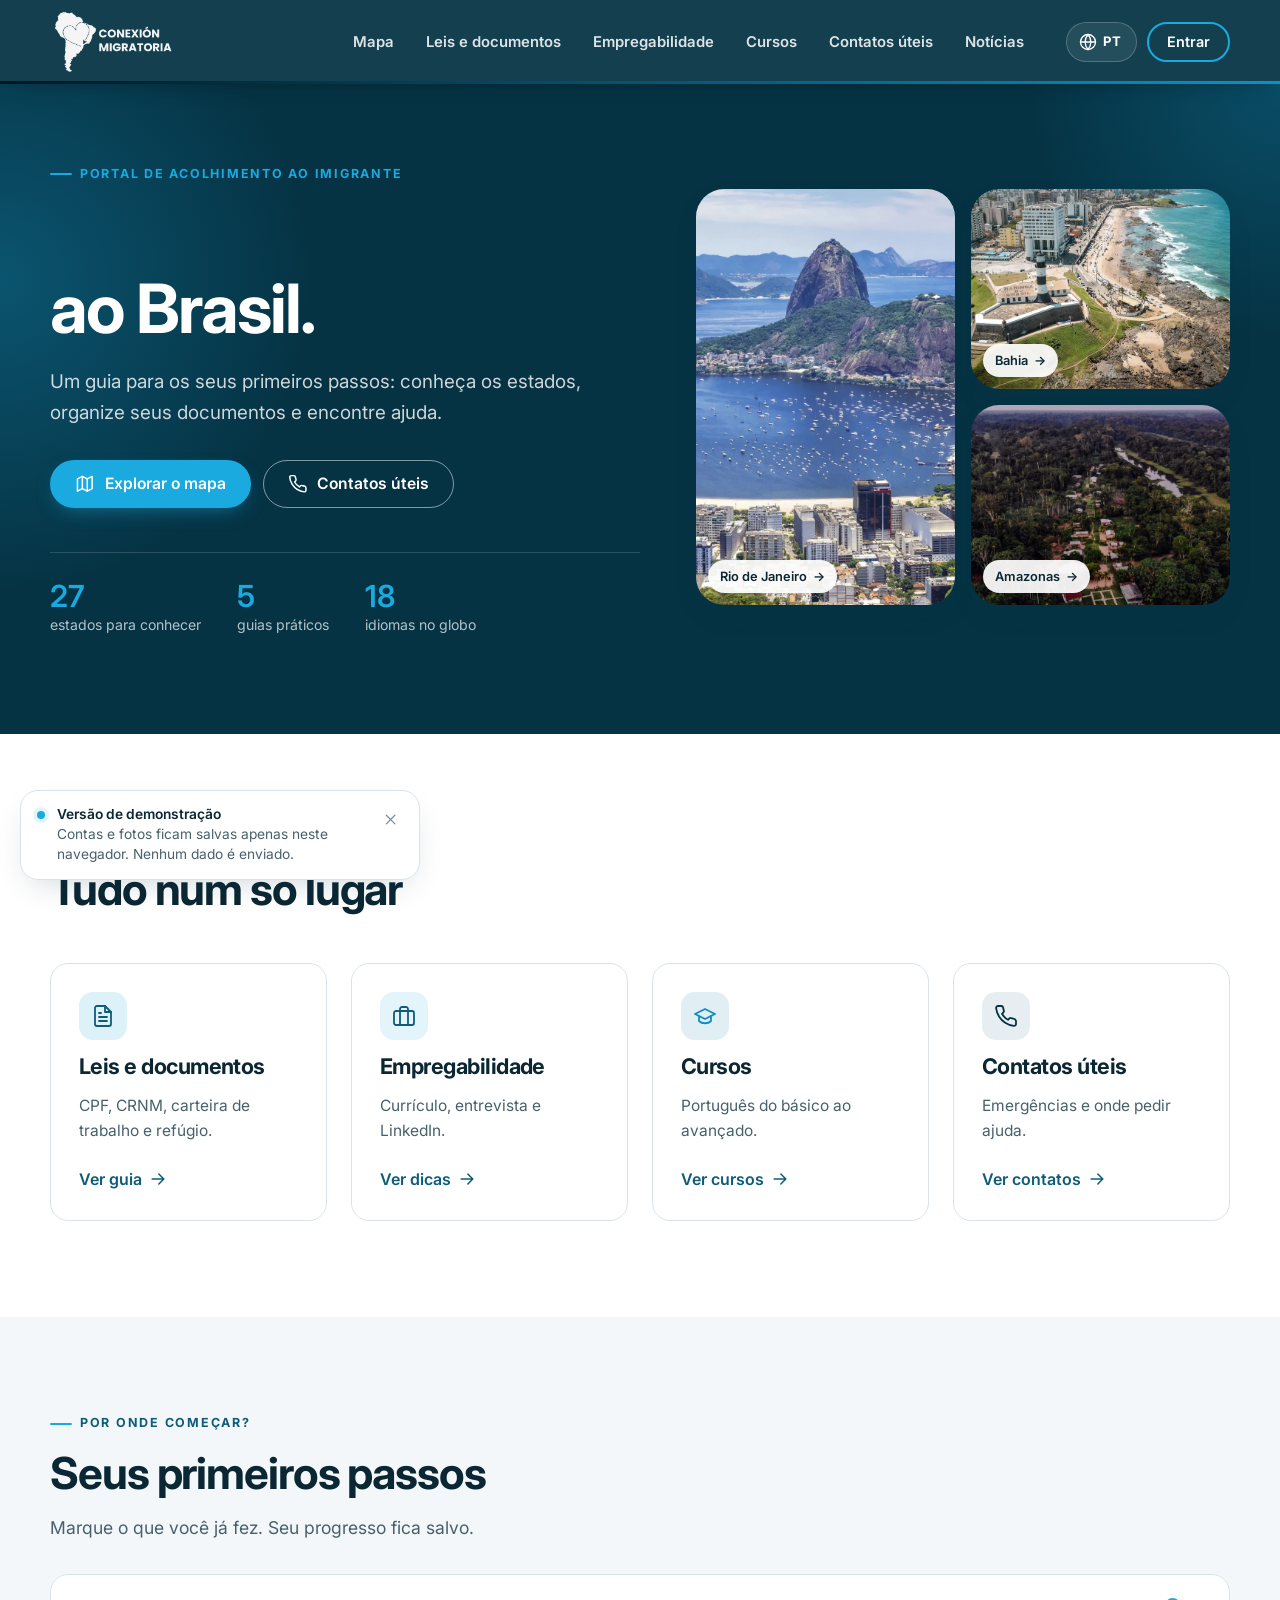
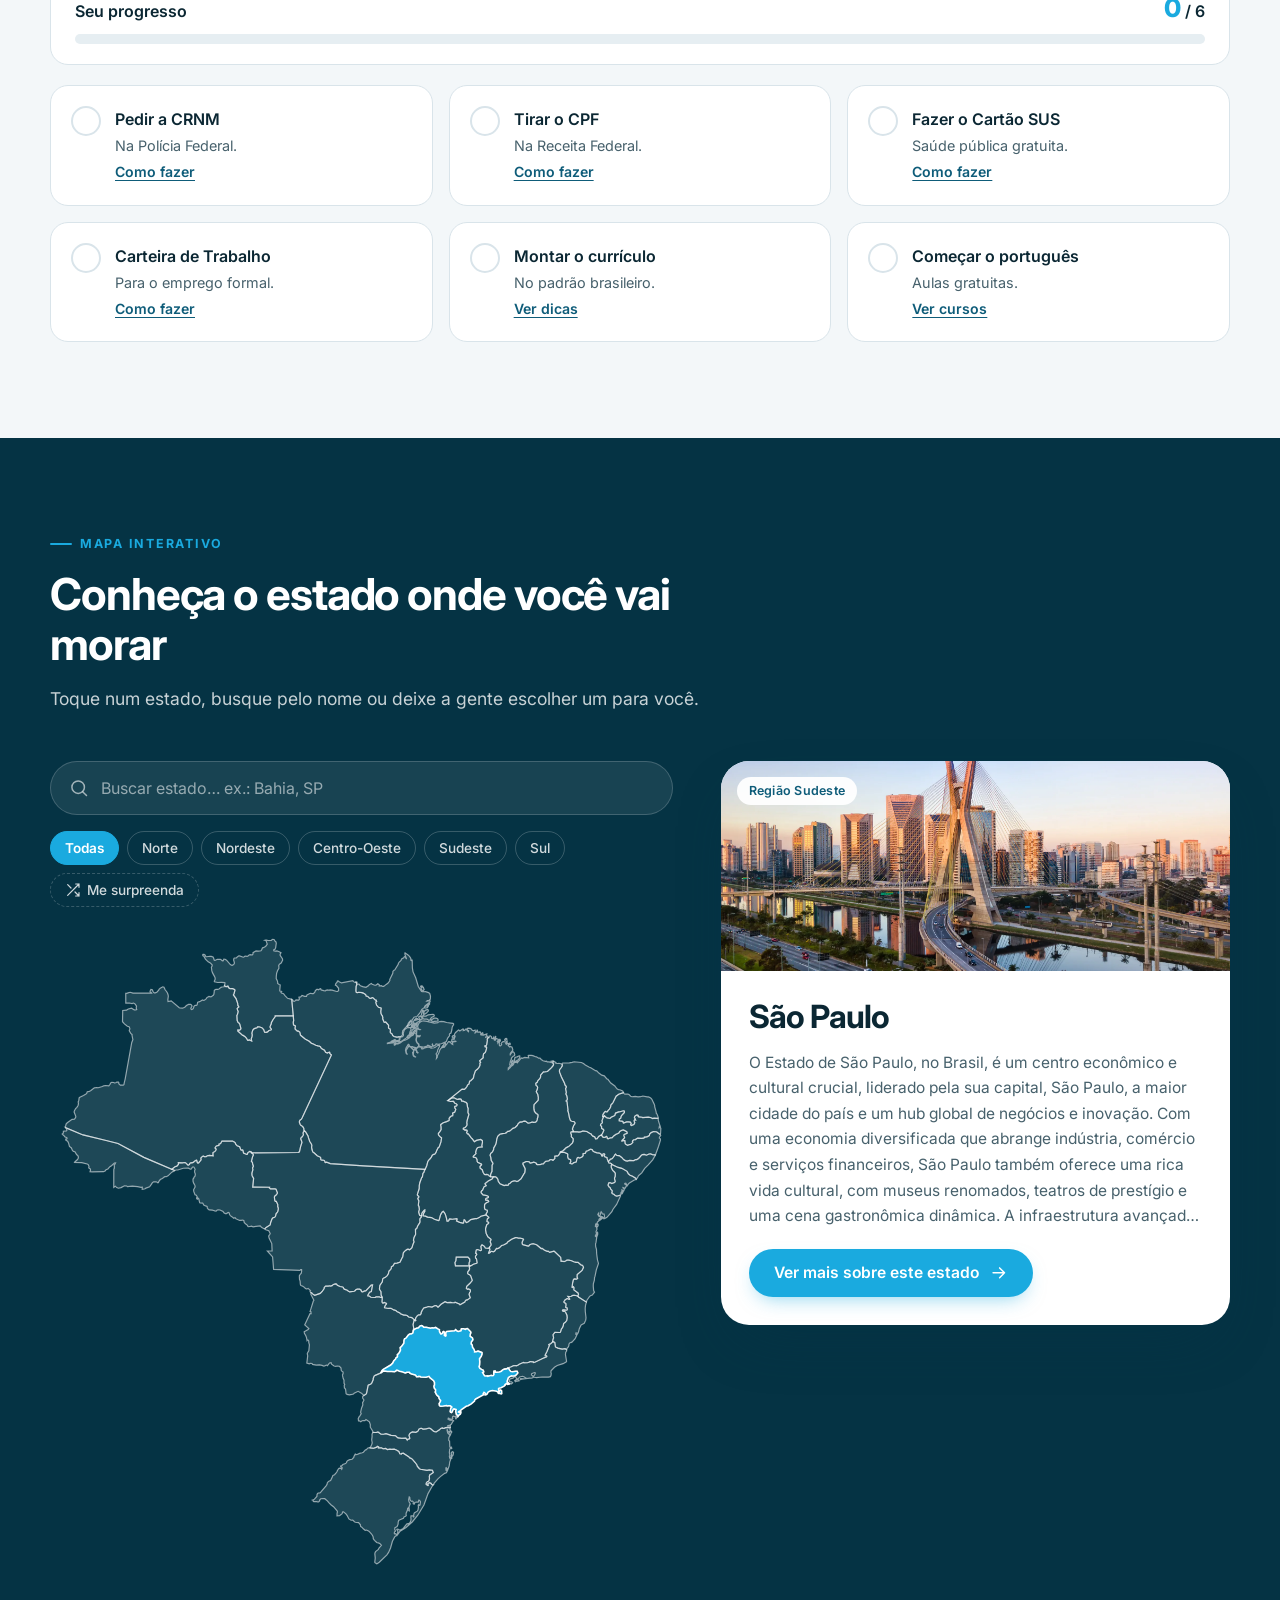
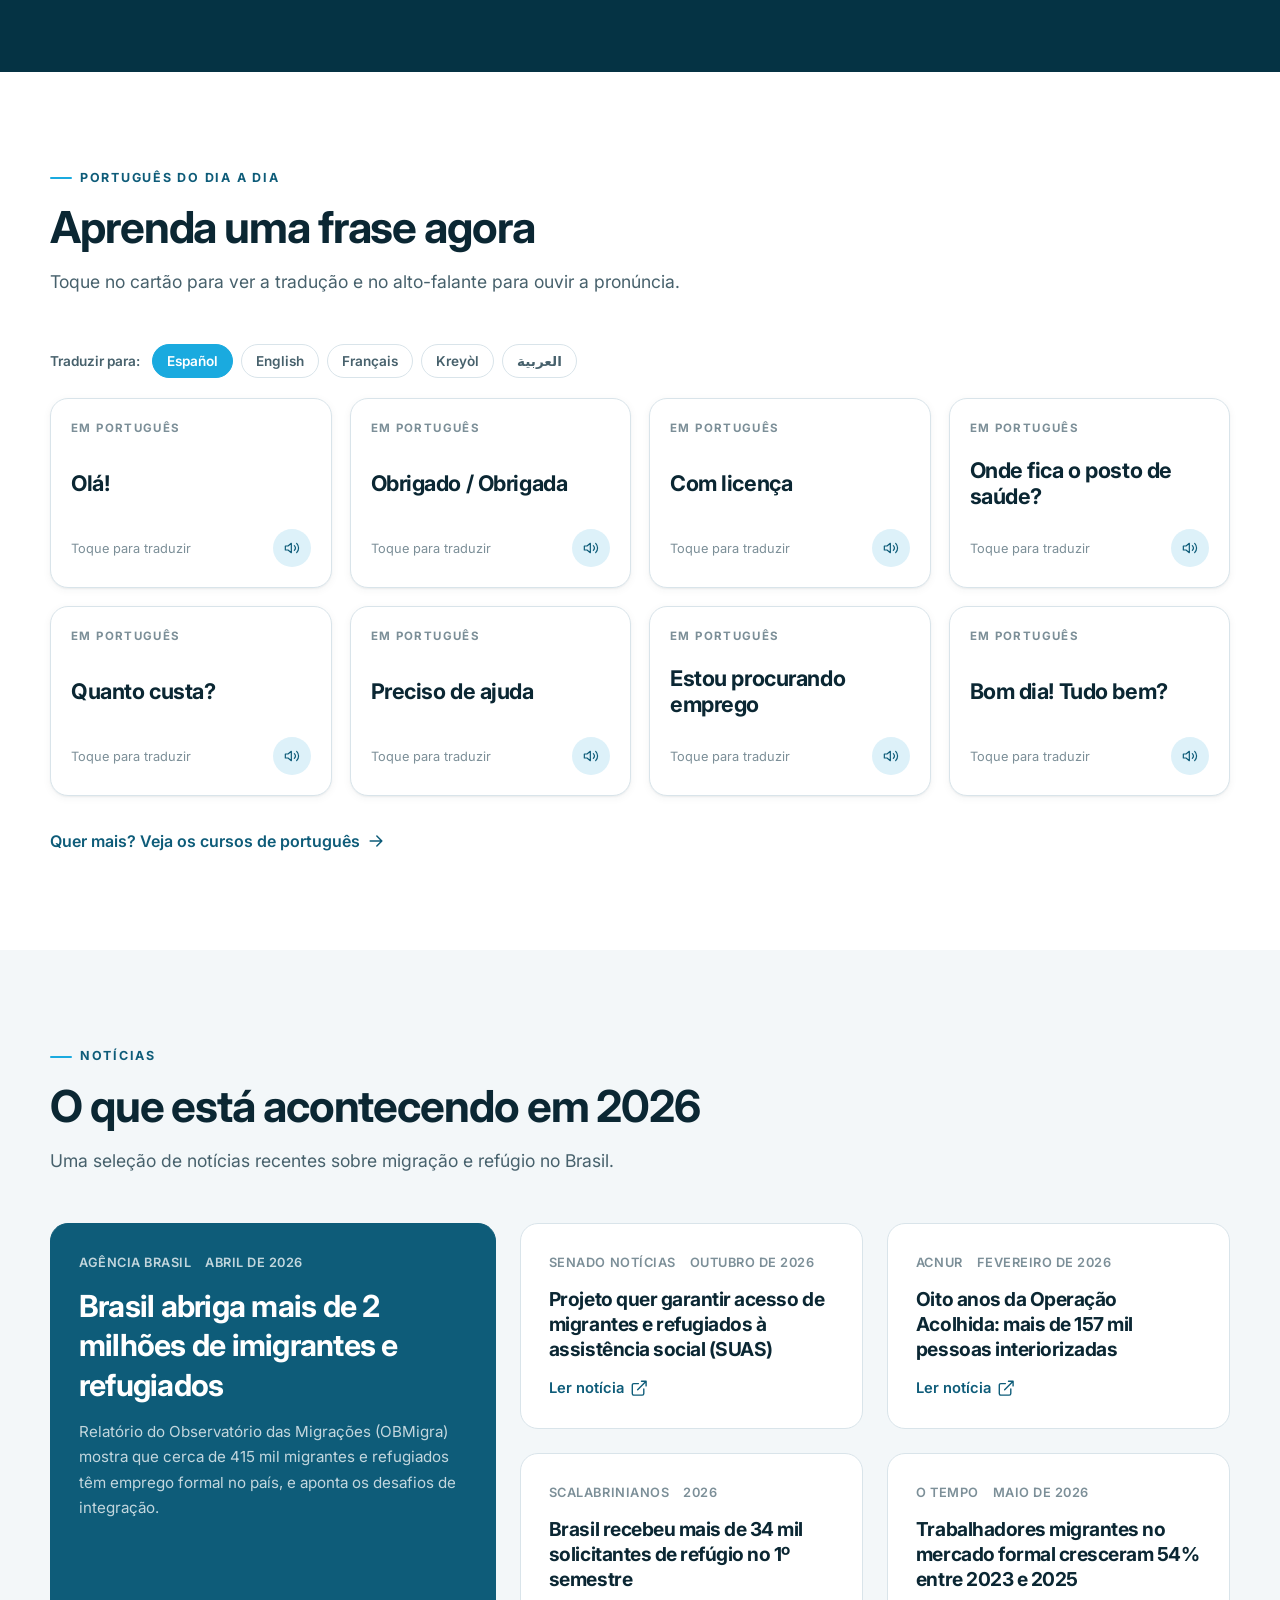
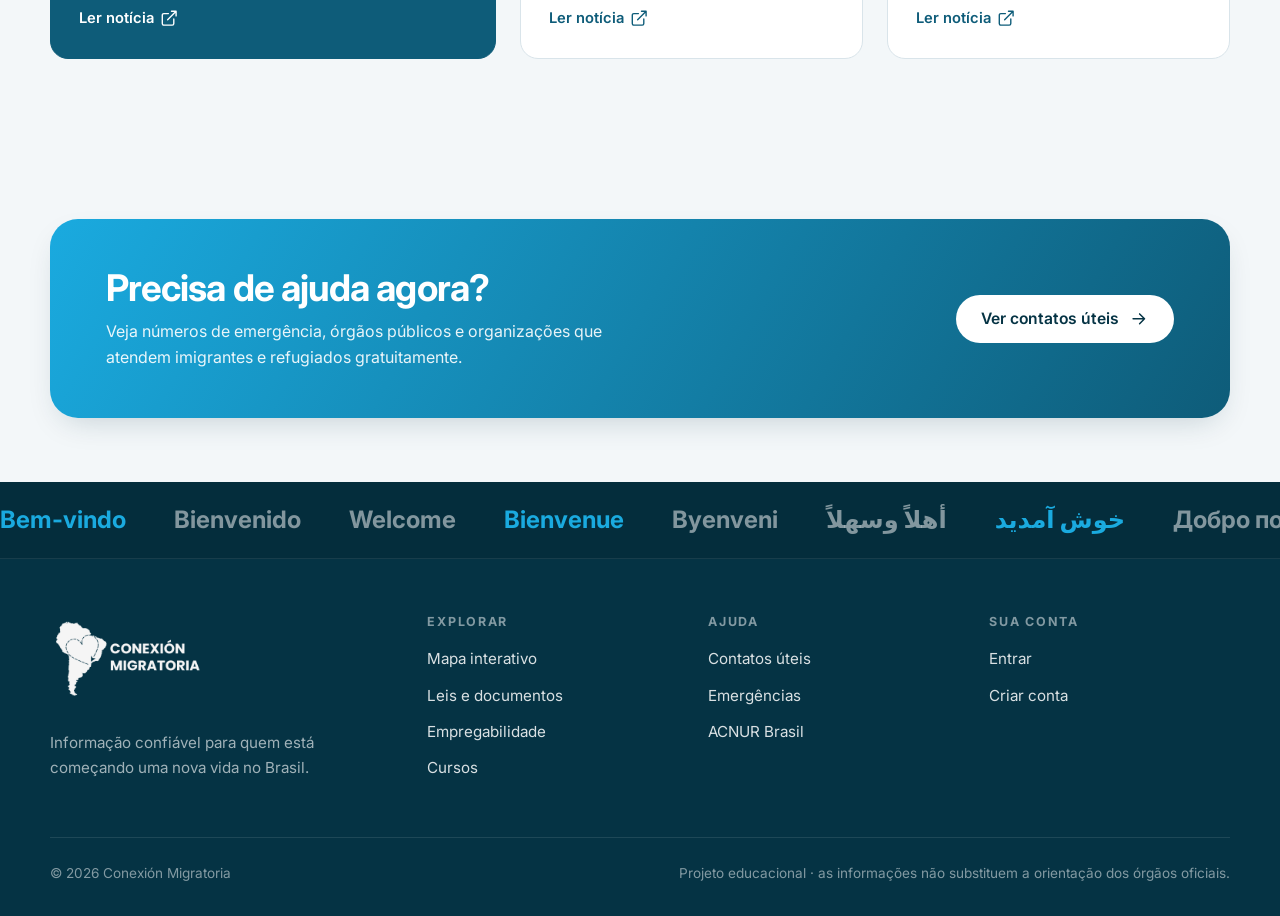
==== index.html @ f6d7aa07 "Página do estado repaginada, globo de idiomas e site sem login - Remove o selo do meio da página ini" ====
<!DOCTYPE html>
<html lang="pt-BR" data-titulo-pt="Conexión Migratoria · Seu novo começo no Brasil" data-titulo-es="Conexión Migratoria · Tu nuevo comienzo en Brasil">
<head>
    <meta charset="UTF-8">
    <meta name="viewport" content="width=device-width, initial-scale=1.0">
    <title>Conexión Migratoria · Seu novo começo no Brasil</title>
    <meta name="description" content="Portal de apoio a imigrantes e refugiados no Brasil: mapa interativo dos estados, leis e documentos, empregabilidade, cursos e contatos úteis.">
    <meta name="theme-color" content="#053344">
    <link rel="icon" href="./img/ico-CM.ico" type="image/x-icon">
    <link rel="stylesheet" href="./css/estilo.css?v=202611231657">
    <script src="./js/idioma.js?v=202611231657"></script>
    <script src="./js/demo-store.js?v=202611231657"></script>
</head>
<body>
<div id="cm-topo"></div>
<script src="./js/layout.js?v=202611231657"></script>

<main id="conteudo">

    <!-- Apresentação -->
    <section class="hero">
        <div class="container">
            <div>
                <span class="sobretitulo"><span lang="pt">Portal de acolhimento ao imigrante</span><span lang="es">Portal de acogida al inmigrante</span></span>
                <h1>
                    <span class="saudacao notranslate" translate="no" data-saudacao="Bem-vindo|Bienvenido|Welcome|Bienvenue|Byenveni|أهلاً وسهلاً|خوش آمدید|Добро пожаловать|Ласкаво просимо|欢迎|स्वागत है|Benvenuto|Willkommen|Hoş geldiniz|Karibu|Boyei malamu|Allin hamusqayki|Tereguahẽ porã">Bem-vindo</span><br>
                    <span lang="pt">ao Brasil.</span><span lang="es">a Brasil.</span>
                </h1>
                <p class="hero-lead">
                    <span lang="pt">Um guia para os seus primeiros passos: conheça os estados, organize seus documentos e encontre ajuda.</span>
                    <span lang="es">Una guía para tus primeros pasos: conoce los estados, organiza tus documentos y encuentra ayuda.</span>
                </p>
                <div class="hero-acoes">
                    <a class="botao botao-primario" href="#mapa"><svg class="icone" viewBox="0 0 24 24" aria-hidden="true"><path d="M9 3 3 6v15l6-3 6 3 6-3V3l-6 3-6-3z"/><path d="M9 3v15M15 6v15"/></svg><span lang="pt">Explorar o mapa</span><span lang="es">Explorar el mapa</span></a>
                    <a class="botao botao-contorno" href="./contatos.html"><svg class="icone" viewBox="0 0 24 24" aria-hidden="true"><path d="M22 16.9v3a2 2 0 0 1-2.2 2 19.8 19.8 0 0 1-8.6-3.1 19.5 19.5 0 0 1-6-6A19.8 19.8 0 0 1 2.1 4.2 2 2 0 0 1 4.1 2h3a2 2 0 0 1 2 1.7c.1.9.4 1.8.7 2.7a2 2 0 0 1-.5 2.1L8 9.8a16 16 0 0 0 6 6l1.3-1.3a2 2 0 0 1 2.1-.4c.9.3 1.8.6 2.7.7a2 2 0 0 1 1.7 2z"/></svg><span lang="pt">Contatos úteis</span><span lang="es">Contactos útiles</span></a>
                </div>
                <div class="hero-numeros">
                    <div><strong data-contar="27">27</strong><span lang="pt">estados para conhecer</span><span lang="es">estados para conocer</span></div>
                    <div><strong data-contar="5">5</strong><span lang="pt">guias práticos</span><span lang="es">guías prácticas</span></div>
                    <div><strong data-contar="18">18</strong><span lang="pt">idiomas no globo</span><span lang="es">idiomas en el globo</span></div>
                </div>
            </div>
            <div class="mosaico" data-mosaico="RJ,BA,AM,SP,PE,PR,MG,CE,SC,DF,PA,RS,MS,MA,RN,GO">
                <figure><img src="./imgs-estado/img1rj-rj.webp" alt="" fetchpriority="high"><figcaption><a href="./pg-estados.html?uf=RJ"><span>Rio de Janeiro</span></a></figcaption></figure>
                <figure><img src="./imgs-estado/img1ba-ba.webp" alt=""><figcaption><a href="./pg-estados.html?uf=BA"><span>Bahia</span></a></figcaption></figure>
                <figure><img src="./imgs-estado/img1am-am.webp" alt=""><figcaption><a href="./pg-estados.html?uf=AM"><span>Amazonas</span></a></figcaption></figure>

            </div>
        </div>
    </section>

    <!-- O que oferecemos -->
    <section class="secao secao-papel" id="servicos">
        <div class="container">
            <div class="cabecalho-secao">
                <span class="sobretitulo"><span lang="pt">O que oferecemos</span><span lang="es">Lo que ofrecemos</span></span>
                <h2><span lang="pt">Tudo num só lugar</span><span lang="es">Todo en un solo lugar</span></h2>
            </div>
            <div class="grade grade-4">
                <a class="cartao cartao-servico revelar" href="./leis.html">
                    <span class="icone-redondo"><svg class="icone" viewBox="0 0 24 24" aria-hidden="true"><path d="M14 2H6a2 2 0 0 0-2 2v16a2 2 0 0 0 2 2h12a2 2 0 0 0 2-2V8z"/><path d="M14 2v6h6M16 13H8M16 17H8M10 9H8"/></svg></span>
                    <h3><span lang="pt">Leis e documentos</span><span lang="es">Leyes y documentos</span></h3>
                    <p><span lang="pt">CPF, CRNM, carteira de trabalho e refúgio.</span><span lang="es">CPF, CRNM, libreta de trabajo y refugio.</span></p>
                    <span class="link-seta"><span lang="pt">Ver guia</span><span lang="es">Ver guía</span><svg class="icone" viewBox="0 0 24 24" aria-hidden="true"><path d="M5 12h14M13 6l6 6-6 6"/></svg></span>
                </a>
                <a class="cartao cartao-servico revelar" href="./pg-empregos.html">
                    <span class="icone-redondo"><svg class="icone" viewBox="0 0 24 24" aria-hidden="true"><rect x="2" y="7" width="20" height="14" rx="2"/><path d="M16 21V5a2 2 0 0 0-2-2h-4a2 2 0 0 0-2 2v16"/></svg></span>
                    <h3><span lang="pt">Empregabilidade</span><span lang="es">Empleo</span></h3>
                    <p><span lang="pt">Currículo, entrevista e LinkedIn.</span><span lang="es">Currículum, entrevista y LinkedIn.</span></p>
                    <span class="link-seta"><span lang="pt">Ver dicas</span><span lang="es">Ver consejos</span><svg class="icone" viewBox="0 0 24 24" aria-hidden="true"><path d="M5 12h14M13 6l6 6-6 6"/></svg></span>
                </a>
                <a class="cartao cartao-servico revelar" href="./pg-cursos.html">
                    <span class="icone-redondo"><svg class="icone" viewBox="0 0 24 24" aria-hidden="true"><path d="M22 10 12 5 2 10l10 5 10-5z"/><path d="M6 12v5c3 3 9 3 12 0v-5"/></svg></span>
                    <h3><span lang="pt">Cursos</span><span lang="es">Cursos</span></h3>
                    <p><span lang="pt">Português do básico ao avançado.</span><span lang="es">Portugués del básico al avanzado.</span></p>
                    <span class="link-seta"><span lang="pt">Ver cursos</span><span lang="es">Ver cursos</span><svg class="icone" viewBox="0 0 24 24" aria-hidden="true"><path d="M5 12h14M13 6l6 6-6 6"/></svg></span>
                </a>
                <a class="cartao cartao-servico revelar" href="./contatos.html">
                    <span class="icone-redondo"><svg class="icone" viewBox="0 0 24 24" aria-hidden="true"><path d="M22 16.9v3a2 2 0 0 1-2.2 2 19.8 19.8 0 0 1-8.6-3.1 19.5 19.5 0 0 1-6-6A19.8 19.8 0 0 1 2.1 4.2 2 2 0 0 1 4.1 2h3a2 2 0 0 1 2 1.7c.1.9.4 1.8.7 2.7a2 2 0 0 1-.5 2.1L8 9.8a16 16 0 0 0 6 6l1.3-1.3a2 2 0 0 1 2.1-.4c.9.3 1.8.6 2.7.7a2 2 0 0 1 1.7 2z"/></svg></span>
                    <h3><span lang="pt">Contatos úteis</span><span lang="es">Contactos útiles</span></h3>
                    <p><span lang="pt">Emergências e onde pedir ajuda.</span><span lang="es">Emergencias y dónde pedir ayuda.</span></p>
                    <span class="link-seta"><span lang="pt">Ver contatos</span><span lang="es">Ver contactos</span><svg class="icone" viewBox="0 0 24 24" aria-hidden="true"><path d="M5 12h14M13 6l6 6-6 6"/></svg></span>
                </a>
            </div>
        </div>
    </section>

    <!-- Primeiros passos (checklist) -->
    <section class="secao" id="primeiros-passos">
        <div class="container">
            <div class="carrossel-cabecalho">
                <div class="cabecalho-secao">
                    <span class="sobretitulo"><span lang="pt">Por onde começar?</span><span lang="es">¿Por dónde empezar?</span></span>
                    <h2><span lang="pt">Seus primeiros passos</span><span lang="es">Tus primeros pasos</span></h2>
                    <p><span lang="pt">Marque o que você já fez. Seu progresso fica salvo.</span><span lang="es">Marca lo que ya hiciste. Tu progreso queda guardado.</span></p>
                </div>
            </div>
            <div class="progresso revelar" data-progresso="primeiros-passos" style="margin-bottom: 20px">
                <div class="progresso-topo">
                    <span><span lang="pt">Seu progresso</span><span lang="es">Tu progreso</span></span>
                    <span><span class="contagem" data-feitos>0</span> / <span data-total>6</span></span>
                </div>
                <div class="progresso-barra"><span></span></div>
                <p class="parabens"><span lang="pt">Parabéns! Você completou os primeiros passos. 🎉</span><span lang="es">¡Felicitaciones! Completaste los primeros pasos. 🎉</span></p>
            </div>
            <div class="passos-grade" data-checklist="primeiros-passos">
                <label class="item-check revelar"><input type="checkbox" value="crnm"><span class="marcador"><svg class="icone" viewBox="0 0 24 24" aria-hidden="true"><path d="M20 6 9 17l-5-5"/></svg></span>
                    <span><strong><span lang="pt">Pedir a CRNM</span><span lang="es">Solicitar la CRNM</span></strong><p><span lang="pt">Na Polícia Federal.</span><span lang="es">En la Policía Federal.</span></p><a href="./leis.html#primeiros-passos"><span lang="pt">Como fazer</span><span lang="es">Cómo hacerlo</span></a></span></label>
                <label class="item-check revelar"><input type="checkbox" value="cpf"><span class="marcador"><svg class="icone" viewBox="0 0 24 24" aria-hidden="true"><path d="M20 6 9 17l-5-5"/></svg></span>
                    <span><strong><span lang="pt">Tirar o CPF</span><span lang="es">Obtener el CPF</span></strong><p><span lang="pt">Na Receita Federal.</span><span lang="es">En la Receita Federal.</span></p><a href="./leis.html#documentos"><span lang="pt">Como fazer</span><span lang="es">Cómo hacerlo</span></a></span></label>
                <label class="item-check revelar"><input type="checkbox" value="sus"><span class="marcador"><svg class="icone" viewBox="0 0 24 24" aria-hidden="true"><path d="M20 6 9 17l-5-5"/></svg></span>
                    <span><strong><span lang="pt">Fazer o Cartão SUS</span><span lang="es">Sacar la Tarjeta SUS</span></strong><p><span lang="pt">Saúde pública gratuita.</span><span lang="es">Salud pública gratuita.</span></p><a href="./leis.html#documentos"><span lang="pt">Como fazer</span><span lang="es">Cómo hacerlo</span></a></span></label>
                <label class="item-check revelar"><input type="checkbox" value="ctps"><span class="marcador"><svg class="icone" viewBox="0 0 24 24" aria-hidden="true"><path d="M20 6 9 17l-5-5"/></svg></span>
                    <span><strong><span lang="pt">Carteira de Trabalho</span><span lang="es">Libreta de Trabajo</span></strong><p><span lang="pt">Para o emprego formal.</span><span lang="es">Para el empleo formal.</span></p><a href="./leis.html#documentos"><span lang="pt">Como fazer</span><span lang="es">Cómo hacerlo</span></a></span></label>
                <label class="item-check revelar"><input type="checkbox" value="curriculo"><span class="marcador"><svg class="icone" viewBox="0 0 24 24" aria-hidden="true"><path d="M20 6 9 17l-5-5"/></svg></span>
                    <span><strong><span lang="pt">Montar o currículo</span><span lang="es">Armar el currículum</span></strong><p><span lang="pt">No padrão brasileiro.</span><span lang="es">En el formato brasileño.</span></p><a href="./pg-empregos.html"><span lang="pt">Ver dicas</span><span lang="es">Ver consejos</span></a></span></label>
                <label class="item-check revelar"><input type="checkbox" value="portugues"><span class="marcador"><svg class="icone" viewBox="0 0 24 24" aria-hidden="true"><path d="M20 6 9 17l-5-5"/></svg></span>
                    <span><strong><span lang="pt">Começar o português</span><span lang="es">Empezar el portugués</span></strong><p><span lang="pt">Aulas gratuitas.</span><span lang="es">Clases gratuitas.</span></p><a href="./pg-cursos.html"><span lang="pt">Ver cursos</span><span lang="es">Ver cursos</span></a></span></label>
            </div>
        </div>
    </section>

    <!-- Mapa interativo -->
    <section class="secao secao-escura" id="mapa">
        <div class="container">
            <div class="cabecalho-secao">
                <span class="sobretitulo"><span lang="pt">Mapa interativo</span><span lang="es">Mapa interactivo</span></span>
                <h2><span lang="pt">Conheça o estado onde você vai morar</span><span lang="es">Conoce el estado donde vas a vivir</span></h2>
                <p><span lang="pt">Toque num estado, busque pelo nome ou deixe a gente escolher um para você.</span><span lang="es">Toca un estado, búscalo por nombre o deja que elijamos uno por ti.</span></p>
            </div>

            <div class="mapa-grade">
                <div>
                    <div class="mapa-ferramentas">
                        <div class="busca" role="combobox" aria-haspopup="listbox" aria-owns="sugestoes" aria-expanded="false">
                            <svg class="icone" viewBox="0 0 24 24" aria-hidden="true"><circle cx="11" cy="11" r="7.5"/><path d="m21 21-4.3-4.3"/></svg>
                            <label class="visualmente-oculto" for="buscaEstado"><span lang="pt">Buscar estado</span><span lang="es">Buscar estado</span></label>
                            <input id="buscaEstado" type="search" autocomplete="off" aria-autocomplete="list" aria-controls="sugestoes"
                                   placeholder="Buscar estado… ex.: Bahia, SP" data-pt-placeholder="Buscar estado… ex.: Bahia, SP" data-es-placeholder="Buscar estado… ej.: Bahia, SP">
                            <ul class="sugestoes" id="sugestoes" role="listbox" hidden></ul>
                        </div>
                        <div class="regioes" role="group" data-pt-aria-label="Filtrar por região" data-es-aria-label="Filtrar por región">
                            <button type="button" data-regiao="" aria-pressed="true"><span lang="pt">Todas</span><span lang="es">Todas</span></button>
                            <button type="button" data-regiao="norte" aria-pressed="false">Norte</button>
                            <button type="button" data-regiao="nordeste" aria-pressed="false"><span lang="pt">Nordeste</span><span lang="es">Noreste</span></button>
                            <button type="button" data-regiao="centro-oeste" aria-pressed="false"><span lang="pt">Centro-Oeste</span><span lang="es">Centro-Oeste</span></button>
                            <button type="button" data-regiao="sudeste" aria-pressed="false"><span lang="pt">Sudeste</span><span lang="es">Sureste</span></button>
                            <button type="button" data-regiao="sul" aria-pressed="false"><span lang="pt">Sul</span><span lang="es">Sur</span></button>
                            <button type="button" class="surpresa" id="estadoSurpresa"><svg class="icone" viewBox="0 0 24 24" aria-hidden="true"><path d="M16 3h5v5M4 20 21 3M21 16v5h-5M15 15l6 6M4 4l5 5"/></svg><span lang="pt">Me surpreenda</span><span lang="es">Sorpréndeme</span></button>
                        </div>
                    </div>
                    <div class="mapa-svg" id="mapaSvg">
                        <svg viewBox="0 0 612 639" xmlns="http://www.w3.org/2000/svg" role="group" data-pt-aria-label="Mapa do Brasil por estados" data-es-aria-label="Mapa de Brasil por estados">
                    <path data-uf="AC" data-regiao="norte" d="m 30.732574,238.03114 -2.08,-0.04 0.54,-1.81 -0.21,-0.83 -0.25,-0.49 -1.25,-0.7 -0.14,-0.45 0.27,-1.15 -0.77,-1.95 -1.09,-0.64 -5.6,-1.25 -7.34,-0.19 0.27,-0.56 2.49,-2.26 0.89,-1.23 0.29,-1.2 -0.22,-1.23 -0.68,-0.91 -0.83,-0.44 -1.68,-2.95 -0.77,-0.44 -0.9,-0.19 -1.13,-1.13 -0.92,-2.38 -2,-1.53 -0.98,-3.62 -0.87,-1.64 -1.88,-1.08 -0.08,-1.17 0.81,0.1 0.42,-0.52 0.07,-0.67 -0.2,-0.42 -2.12,-0.93 -0.36,-0.66 -2.16999996,-1.89 0.04,-0.37 0.62,-0.05 0.49999996,-1.32 -0.01,-1.31 3.01,-0.39 0.5,-0.39 -0.22,-1.35 -1.17,-1.57 0,0 17.95,7.48 23.66,5.66 12.14,3.14 26.44,14.17 28.509996,12.13 0,0 2.97,1.26 0,0 -0.3,0.48 -1.57,0.66 -2.09,1.59 -2.86,2.79 -1.65,0.86 -0.66,-0.18 -1.53,0.18 -0.05,0.56 -1.92,1.3 -2.08,0.99 -1.439996,1.83 -0.44,1.18 -0.61,0.28 -1.17,-0.75 -0.76,-0.13 -2.37,0.05 -0.68,0.26 -0.63,0.45 -0.36,0.86 -2.44,3.48 -3.77,1.25 -0.84,0.69 -1.94,0.51 -1.03,0.03 0.08,-2.11 -1.36,0.2 -3.55,-0.77 -5.24,-0.47 -5.09,0.38 -0.66,-0.58 -2.27,-0.17 -3.56,1.83 -2.73,0.62 -1.68,-0.67 -1.4,-1.44 -1.64,1.16 0.04,-17.55 0.05,-1.1 0.47,-0.71 0.07,-2.35 -0.26,-0.88 0.97,-1.18 0.48,-1.14 -1.16,0.2 -2.97,2.59 -1.6,1.01 -2.06,2.38 -1.95,0.67 -0.65,1.08 -1.81,0.99 z"/>
                    <path data-uf="AL" data-regiao="nordeste" d="m 562.17257,230.56114 -0.2,-0.73 -1.42,-0.78 -0.45,0.09 -1.02,-0.29 -0.54,-1.4 0,0 1.32,-1.07 0.64,-1.09 2.17,-0.76 2.38,-3.29 0.09,-0.69 0.82,-0.6 1,1.22 1.67,0.3 1.08,-0.12 2.55,2.02 1.9,2.12 1.78,1.05 1.91,0.48 2.5,-0.65 3.14,0.29 1.17,-0.11 1.86,-1.06 1.16,0.05 1.81,-1.11 2.18,-2.29 0.12,-0.45 1.55,-1.24 2,-0.24 2.24,0.85 2.56,-1.29 1.47,-0.19 1.92,0.81 2.9,0.27 0.27,0.21 0,0 -2.78,4.96 -4.55,5.13 -3.58,3.58 -3.04,4.58 -3.33,2.88 -1,2.03 -1.32,1.79 0,0 -0.6,-1.31 -3.59,-2.23 -0.46,-0.03 -1.66,-0.79 -1.76,-1.45 -1.3,-2.45 -5.42,-3.07 -3.68,-0.95 z"/>
                    <path data-uf="AP" data-regiao="norte" d="m 345.24257,99.961144 -0.94,-0.06 -0.77,0.339996 -1.3,0.12 -2.79,-0.679996 -1.45,-1.03 -0.43,-1.5 -1.87,-1.39 -0.11,-1.3 0.21,-0.69 -0.31,-1.58 -0.33,-0.47 -0.95,-0.19 -0.41,-0.94 0.08,-2.43 -2.93,-3.28 -0.78,0.36 -0.82,-0.19 -1.5,-3.48 0.13,-1.58 -0.59,-1.81 -0.62,-0.56 -0.67,-1.51 -0.19,-2.11 0.43,-3.14 -0.17,-0.33 -2.57,-0.73 -2.02,-2.26 -0.76,-2.83 0.19,-0.72 0.68,-0.23 -0.49,-1.18 -0.68,0.03 -2.84,-2.66 -0.94,0.14 -0.38,0.42 -1.33,0.14 -0.84,-0.27 -0.8,-0.98 -1.14,-0.84 -1.19,-0.12 -0.49,-1.28 -0.67,-0.8 -1.93,-1.05 -1.29,-0.49 -3.39,-0.37 -1.08,0.29 -1.17,-0.02 -0.31,-0.54 -0.24,-1.44 0.25,-4.54 0.62,-1.3 -0.37,-2.3 -0.62,-0.57 0,0 0.35,-0.21 0.99,0.3 -0.01,0.81 -0.29,0.18 0.34,0.97 1.47,-0.06 0.82,0.23 0.35,0.9 0.84,0.71 2.25,0.78 3.29,0.75 2.76,-1.78 0.35,-0.76 1.73,-1.17 0.83,-0.29 0.69,0.94 2.71,0.94 1.08,-0.12 1.72,-1.01 0.12,-0.42 0.32,0.03 1.46,1.3 -0.2,0.87 2.37,-0.17 0.51,0.5 0.95,0.17 0.62,-0.01 0.91,-0.48 1.67,-1.5 1.78,-1.1 1.75,-2.3 0.37,-1 -0.2,-0.54 3.13,-6.5 0.11,-1.82 1.11,-1.3 0.73,-0.19 3.6,-5.79 0.23,-1.15 0.84,-1.2 1.79,-1.55 0.63,-1.66 2.11,-1.14 0.47,-0.92 1.04,-0.58 0.56,1.46 0.88,1.36 -1.67,-4.8 -0.07,-1.29 0.18,-0.33 3.37,2.42 1.14,1.21 0.91,1.22 0.52,1.19 0.03,1.58 0.44,0.31 0.32,-0.48 0.38,-0.1 0.21,0.4 0.21,7.89 0.66,3.87 2.71,6.05 2.66,8.94 3.32,5 1.01,0.35 3.27,-0.08 2.78,0.94 1.29,0.85 0.77,2.65 -0.16,3.33 -1.29,0.96 -1.73,0.43 -0.38,0.33 1.79,-0.15 1.04,-0.42 0.28,0.23 0.12,0.59 -0.17,0.73 -5.03,4.06 -1.17,2.1 -2.15,1.41 -1.94,3.72 -2.91,3.5 -0.7,0.46 -0.94,-0.09 -1.45,0.52 -2.08,2.98 0,0 -1.34,0.07 -0.75,0.9 0,0 -1.47,1.68 -0.97,2.22 -1.12,1.87 -0.84,0.65 -3.01,3.45 -0.36,2.4 0.17,1.8 -1.95,1.81 -0.98,0.12 z m 23.36,-46.99 -0.45,-0.33 -1.1,-1.86 0.07,-0.88 0.23,-0.41 1.66,-0.45 0.43,0.39 0.83,2.27 -0.99,1.1 -0.68,0.17 z m 2.49,17.61 -0.4,-0.25 -0.08,-0.71 1.11,-1.1 0.88,-0.15 1.25,0.24 0.46,-0.11 0.44,-0.64 0.05,0.59 -0.97,1.44 -0.99,0.5 -1.75,0.19 z m 3.44,-2.87 -0.78,-0.23 0,-0.56 0.72,-1.04 1.25,-0.1 0.18,0.35 -0.1,0.51 -1.27,1.07 z m -7.19,-18.42 -0.76,-0.5 0.26,-0.83 0.88,-0.17 0.86,0.32 0.01,0.73 -1.25,0.45 z"/>
                    <path data-uf="AM" data-regiao="norte" d="m 166.08257,47.551144 0.72,0.78 0.75,0.34 0.61,0.01 1.13,-0.42 0.63,0.11 0.06,0.96 1.21,1.17 0.97,0.37 0.88,-0.21 1.36,0.11 1.95,0.95 0.49,0.66 -0.91,3.32 -0.71,1.5 2.73,3.74 1.66,4.76 0.19,2.26 0.87,1.12 0.05,0.45 -1.62,1.46 0.36,1.59 0.66,1.58 -0.77,3.04 -0.57,0.96 0.29,4.98 0.88,2.17 1.22,0.84 0.58,0.9 1.13,4.33 -0.06,0.58 -1.14,1.32 -1.84,-0.33 -0.14,1.14 5.01,4.42 0.52,0.04 1.96,1.31 1.48,1.649996 1.04,2.04 0.53,0.07 1.34,-0.42 2.36,1.04 -0.44,-2.11 0.75,-2.289996 0.25,-1.73 -0.37,-1.8 0.82,-2.97 1.02,-1.26 1.28,-0.69 2.09,-0.71 0.55,-0.89 1.6,-0.06 2.83,0.93 1.87,2.04 0.92,2.51 1.82,0.23 1.25,-0.46 1.41,-1.41 2.03,-0.55 0.42,-0.39 0.02,-0.53 -1.14,-1.41 -0.23,-0.73 0.11,-0.66 1.15,-2.64 0.07,-1.13 1.66,-3.03 2.33,-3.26 -0.03,-0.68 18.49,0.07 0,0 0.4,4.86 -0.43,1.45 0.18,2.27 0.24,0.68 1.7,0.85 0.18,0.41 -0.35,0.69 -0.05,2.11 1.83,1.99 0.36,0.19 0.7,-0.18 1.84,1.23 0.55,1.83 0.04,0.93 0.3,0.45 4.64,3.769996 4.58,2.54 0.63,0.9 1.35,1.09 1.88,0.67 2.37,1.31 2.26,0.65 1.36,0.15 1.32,0.82 0.08,0.61 1.27,1.34 2.7,1.44 1.1,2.17 1.87,0.79 0.85,-0.61 1.38,-0.35 0.19,0.48 -0.13,0.78 1.81,1.67 -29.9,64.24 -0.78,1.31 -1.45,1.13 -0.58,0.97 -0.03,1.13 0.82,2.33 0.38,0.57 1.07,0.58 1.58,1.56 0.64,1.26 0.15,1.96 0.57,0.57 0,0 -1.18,1.2 -0.2,0.61 -0.06,0.76 0.34,0.84 -0.27,1.01 -1.2,1.82 -0.86,0.64 -0.42,0.85 0.1,0.85 0.66,1.37 0.46,1.94 -1.38,4.22 -1.18,5.22 -1.21,0.73 -47.85,0.32 0,0 0.04,-0.7 -0.36,-0.38 -1.39,-0.28 -1.92,1.08 -0.54,1.74 -0.68,0.19 -3.24,-1.48 -0.68,-2.88 -0.62,-0.2 -0.98,0.13 -0.46,-0.21 -1.25,-3.27 -2.54,-0.98 -1.33,-1.27 -0.8,-1.91 -0.45,-0.49 -2.15,-1.13 -10.79,0.06 -1.38,2.56 -1.72,0.5 0.09,1.17 -0.26,0.22 -2.48,0.53 -1.19,1.59 -0.05,0.67 0.9,0.7 0.17,0.45 -0.36,1.02 -0.81,1.15 -2.06,1.21 -0.11,1.81 0.24,1.46 -3.87,-0.46 -2.13,0.38 -1.2,1.07 -1.79,-0.1 -0.84,-0.55 -0.46,-0.02 -1.75,1.26 -0.53,0.84 0.26,1.75 -2.54,3.16 -0.68,0.08 -0.68,-0.53 -0.64,-2.26 -0.38,-0.09 -1.84,1.02 -1.3,1.21 -1.37,0.39 -0.77,-0.13 -1.08,0.5 -0.41,0.53 -0.13,0.72 -1.22,0.79 -0.37,0.02 -2.31,-2.33 -0.72,-0.37 -2.87,0.33 -3.96,-0.26 0.16,1.29 -0.15,0.56 -1.55,1.81 -1.92,0.58 -3.26,2.56 0,0 -28.509996,-12.13 -26.44,-14.17 -12.14,-3.14 -23.66,-5.66 -17.95,-7.48 0,0 -0.07,-0.65 0.7,-2.92 1.22,-1.4 4.92,-3.47 2.26,-0.24 0.47,-0.3 0.98,-1.56 0.08,-1.03 -1.74,-4.49 0.38,-1.19 1.18,-2.19 1.28,-1.32 0.92,-1.25 0.42,-0.98 0.3,-1.74 -0.29,-1.32 0.67,-2.04 0.31,-2.31 0.73,-0.75 3.66,-1.63 2.19,-1.23 1.15,-1.04 0.44,-1.4 0.78,-0.37 1.41,-0.11 1.65,-0.93 3.54,-2.73 2.42,-0.43 1.51,0.29 4.19,-1.22 1.5,-0.77 1.82,-0.36 3.33,0.38 1.3,-1.59 0.63,-1.45 1.09,-0.61 2.14,0.2 0.64,0.54 1.32,-0.24 1.1,-0.74 1.71,0.12 0.31,0.53 -0.02,1.18 1.61,1.29 2.83,0.08 0.58,-0.4 0.46,-0.78 -0.11,-0.39 1.17,-4.92 6.7,-37.17 1.16,-2.92 -0.99,-4.959996 0.12,-0.26 -1.3,-1.05 -1.48,-2.75 -0.04,-0.49 0.65,-1.39 -0.52,-1.78 -0.37,-0.4 -1.7,-0.59 -3.03,-2.35 -1.94,-2.28 0.2,-11.51 3.89,-0.26 1.75,-1.17 3.5,-0.92 2.68,1.76 1.22,0.11 1.27,-0.43 -0.49,-1.69 0.3,-1.72 -1.37,-2.1 -0.57,-0.54 -1.15,-0.6 -1.51,0.53 -2.79,-0.61 -3.57,0.09 -0.06,-9.9 0.96,0.04 1.32,-0.58 2.28,-0.6 2.84,0.87 19.03,0.06 -0.46,-0.66 -0.79,-0.14 -0.38,-1.2 0.95,-1.93 1.43,0.4 0.61,1.52 0.87,1.32 0.66,0.35 0.83,0.01 1.61,-0.61 1.94,-2.09 0.32,-0.84 1.259996,-1.24 2.55,-1.39 1.29,0.46 1.17,2.58 1.62,1.99 0.74,1.3 0.66,1.78 0.23,1.55 -0.49,3.63 0.2,1.76 3.2,-0.75 8.31,7.06 0.79,0.28 2.5,0.21 2.3,-1 1.7,-1.7 2.11,-1.16 2.19,-0.11 0.56,0.29 0.77,1.08 -0.02,0.97 -1.11,1.7 0.37,0.98 0.58,0.27 1.33,-0.72 0.56,-0.91 0.23,-1.29 1,-1.16 0.47,-0.23 1,0.18 0.55,-0.18 0.41,-0.66 0.46,-2.31 0.51,-0.37 1.51,-0.36 2.93,-1.77 0.97,0.55 0.93,-0.29 1.6,-1.04 1.02,-1.61 2.11,-1.21 2.03,0.55 2.36,-1.65 0.55,-0.82 0.44,-2.66 -0.03,-1.29 0.77,-0.92 1.03,-0.42 1.74,-0.02 1.34,-0.39 2.06,-1.6 0.96,-0.37 2.28,-0.3 z"/>
                    <path data-uf="BA" data-regiao="nordeste" d="m 527.76257,365.59114 -0.36,-0.83 0.68,-1.35 -0.01,-0.53 -0.53,-1.04 -4.13,-3.05 -0.15,-0.51 0.22,-1.51 -0.57,-1.23 -0.65,0.24 -0.2,0.45 -0.34,0.18 -0.22,-0.25 0.53,-4.4 0.82,-3.3 0.82,-0.88 2.47,0.24 1.02,-0.71 0,-0.42 -0.56,-1.02 0.16,-2.65 4.96,-4.22 1.47,-3.08 -0.42,-1.17 -0.78,-1.02 -0.89,-0.06 -0.73,-0.38 -2.83,-2.47 -2.12,0.02 -2.19,-0.6 -2.27,-1.08 -2.73,-0.56 -1.98,-0.14 -1.32,0.99 -1.47,0.5 -2.61,-0.45 -0.57,0.21 -0.44,-3.96 -6.52,-6.2 -0.38,-0.18 -4.39,1.23 -1.53,-1.24 -0.51,0.21 -0.93,-0.22 -2.54,-1.22 -2.17,-1.62 -0.98,0.18 -4.35,-3.63 -1.1,-0.54 -2.73,-0.75 -1.77,0.25 -1.88,0.9 -0.81,1.12 -0.64,0.18 -5.33,-1.47 -0.61,-0.49 -0.26,-1.5 0.14,-0.89 1.29,-2.74 -0.86,-0.46 -2.28,-0.52 -2.18,-0.04 -1.2,-0.5 -1.79,-0.08 -3.83,1.58 -4.26,3.03 -0.64,1.11 -3.37,1.87 -2.02,0.4 -0.95,1.18 -1.81,1.55 -1.43,0.52 -1,-0.15 -1.85,2.58 -1.04,0.77 -2.13,-0.38 -0.72,0.13 -0.69,1 -1.34,0.92 -0.4,-0.24 1.43,-3.43 -0.51,-2.41 0,0 1.48,-1.97 0.25,-0.77 -0.23,-1.27 -0.67,-1.72 0.1,-0.67 0.71,-1.42 -0.05,-0.46 -3.21,-2.62 -1.69,-3.46 -0.62,-3.52 0.05,-1.55 1.2,-3.83 1.59,-1.03 0.23,-0.38 0.06,-0.94 -1.63,-0.84 -0.11,-0.33 0.48,-2.52 1.43,-1.06 -0.02,-0.37 -2.72,-2.46 0,0 -0.04,-0.93 1.36,-2.38 -0.04,-1.07 -0.17,-0.42 -1.46,-0.49 -0.94,-0.65 -0.35,-1.26 0.06,-2.92 0.19,-0.85 1.95,-1.67 1.14,-0.42 0.96,-0.72 -0.29,-0.63 -0.58,-0.52 -0.92,-0.29 -1.03,0.18 -0.35,-0.33 -0.09,-0.5 0.42,-0.96 2.04,-0.82 0.56,-0.45 -0.04,-0.76 -1.88,-0.98 -3.58,-0.67 -1.86,-1.96 -0.23,-0.92 0.5,-1.16 1.01,-0.73 1.52,-3.48 0.9,-0.61 1.01,-0.27 0.35,-0.38 -1.29,-1.8 0.19,-0.37 3.21,-2.62 3.82,-2.02 0.56,-0.47 0.22,-0.98 0.69,-0.65 0,0 2.33,-0.02 1.44,1.34 0.66,1.04 0.53,2.21 1.76,2.49 4.18,1.86 1.8,-0.52 2.11,0.18 0.33,-0.21 0.75,-1.45 1.14,-0.37 0.67,-0.87 1.17,-0.89 2.21,-0.75 1.33,0.17 1.48,0.53 1.35,-0.42 2.97,-2.42 2.95,-5.05 0.72,-0.86 0.24,-0.92 0.3,-2.56 -0.12,-1.16 -2.24,-4.43 0.05,-0.93 3.24,-1.65 1.95,-0.02 1.5,0.46 0.41,0.93 0.32,0.18 2.12,-0.43 1.39,-0.54 1.33,0.38 1.71,0.99 -0.13,0.65 0.19,0.29 0.82,0.28 3,-0.11 1.47,-0.64 1.7,-0.1 0.82,-1.22 1.51,-1.34 2.73,-0.34 0.77,-0.36 0.81,-0.98 2.17,0.01 0.62,0.63 0.31,0.05 1.86,-1.81 -0.1,-2.4 1.99,-0.38 0.79,0.18 1.05,-0.66 1.5,-2.31 0.46,-1.15 0,0 0.89,0.4 1.16,-0.27 2.2,0.29 2.82,1.39 0.44,0.51 -0.06,2.73 0.72,1.94 2.21,0.91 0.27,2 -0.92,1.68 1.83,0.62 0.96,-0.22 0.82,-0.92 2.87,-0.88 0.77,-3.58 0.5,-0.87 0.75,-0.16 0.78,0.53 0.63,0.05 2.39,-1.02 1.1,-1.24 0.17,-0.59 -0.25,-1.36 0.29,-0.25 2.24,-0.45 0.77,-2.05 1.65,-0.44 2.53,-1.46 0.59,-0.1 1.49,0.56 0.83,1.44 1.36,0.81 2.36,0.78 2.99,0.4 1.58,1.15 0.54,1.65 0.39,0.27 0.43,-0.15 0.29,-1.75 0.43,-0.44 1,-0.01 0.45,0.32 0.02,0.63 -0.62,0.88 0.45,0.83 0.5,0.37 2.1,0.86 0.02,0.94 1.22,3.05 0,0 0.54,1.4 1.02,0.29 0.45,-0.09 1.43,0.79 0.2,0.72 0,0 -0.67,1.16 0.21,2.14 1.28,2.5 1.99,1.95 0.75,1.15 -0.08,3.12 -0.66,1.62 -0.09,0.88 0.76,2.75 -0.3,0.58 -0.69,0.55 -2.55,1 -1.13,-0.75 -1.71,-0.01 -0.32,0.3 -0.59,1.58 0.02,0.77 0.95,1.6 1.1,0.66 0.52,1.49 1.43,1.51 0.15,0.39 -0.13,1.42 -0.34,0.39 0.12,0.42 0.59,0.52 1.93,0.92 0.48,0.71 0.54,0.34 1.55,0.64 2.89,-0.88 0,0 0.64,-0.02 0.36,0.41 -4.08,8.83 -3.83,5.19 -1.03,2.33 -5.03,5.74 -2.45,1.26 -0.87,-0.01 0.3,-1.43 0.37,-0.15 0.14,-1.1 -0.45,-1.93 -1.87,-0.25 -0.43,-1.3 -0.68,-0.75 -0.37,0.6 -0.46,2.33 -0.5,0.87 -0.55,0.38 -0.56,-0.29 -0.49,-1.74 0.11,-0.32 0.31,-0.13 -0.03,-0.39 -0.87,1.29 0.93,1.69 0.46,0.23 0.37,-0.15 1.15,0.26 -0.46,1.81 -1.21,1.15 -0.25,1.82 -1.25,0.97 -0.35,0.67 -0.2,0.84 0.18,0.85 -1.35,-0.39 -0.21,0.39 -0.36,2.52 0.36,-0.72 0.75,0.21 0.24,0.54 -0.23,0.41 0.06,0.62 0.3,0.3 0.33,1 -1.04,2.51 0.57,3.44 -0.55,0.49 -0.57,-0.22 -0.14,1.13 0.59,0.46 1.21,-1.72 -0.47,-2.21 0.82,-0.61 0.25,0.54 -0.06,1.76 -0.96,2.61 -0.74,5.43 -0.51,1.81 0.2,2.47 0.78,2.85 0.19,4.54 0.87,6.41 0.99,3.42 -2.21,6.66 -1.35,6.65 -0.47,1.01 -0.16,2.86 -1.06,3.72 -0.09,2.33 0.39,4.42 0.89,1.71 -2.24,2.98 -1.81,0.67 -0.94,0.64 -2.72,3.89 -0.57,2.04 0,0 -8.09,-5.14 -0.31,-0.53 z m 22.28,-78 -0.23,-1.2 0.74,-0.41 1.06,-1.04 0.16,-0.64 -0.37,-0.73 0.76,0.14 0.82,1.05 -0.05,0.53 -2.89,2.3 z m -2.53,6.85 -0.63,-0.03 0.01,-0.67 0.26,-0.36 -0.8,-0.22 -0.42,-0.4 0.13,-1.07 1.87,-0.15 0.16,0.2 0.11,1.13 -0.69,1.57 z"/>
                    <path data-uf="CE" data-regiao="nordeste" d="m 574.05257,157.11114 -4.89,1.59 -2.61,2.01 -3.3,6.69 -0.84,1.12 -0.87,0.57 -0.65,1.67 0.15,0.74 -1.4,2.44 -1.46,1.51 -0.57,1.1 -1.03,0.26 -0.78,-0.51 -0.51,0.07 -0.84,0.88 -1.41,2.25 -0.34,1.97 0.64,0.17 0.66,-0.38 0,0 -0.08,0.54 -0.84,1.15 -1.03,3 0.52,1.31 -0.66,1.31 -1.09,0.63 -0.17,0.38 -0.12,0.93 0.24,0.41 0.58,0.29 0.35,0.72 -0.02,1.66 1.24,0.89 0.69,0.08 0.34,1.19 -1.61,3.49 -1.19,1.12 0.17,0.25 0,0 -1.59,0.49 -1.07,0.83 -1.54,2.29 -1.65,0.05 -0.63,-1.64 -0.78,-0.57 -1.36,-0.48 -1.01,-1.07 -0.46,-0.99 -1.83,-0.83 -2.85,-1.9 -3.08,-0.42 -1.29,0.1 -2.14,0.8 -1.63,0.19 -0.89,-0.24 -4.93,-0.2 0,0 0.06,-1.32 -0.68,-0.68 -0.08,-0.97 1.14,-3.11 1.5,-2.25 0.01,-0.69 -0.77,-1.16 -2.56,-0.47 -1.31,-0.65 -1.01,-2.67 -1.05,-5.2 -0.76,-2.57 0.24,-0.45 -0.94,-8.16 -0.11,-0.38 -0.92,-0.69 0.8,-0.58 0.59,-1.58 -0.6,-2.99 -1,-2.01 0.48,-1.6 -0.79,-3.87 0.74,-1.36 0.02,-0.76 -1.36,-1.59 -0.44,-1.73 -3.15,-6.42 -1.8,-4.72 -0.29,-1.29 0.18,-1.46 1.58,-1.97 1.09,-1.85 0.11,-0.8 0,0 0.19,-0.14 -0.04,-0.62 -0.4,-0.66 0.65,-0.81 6.74,-0.22 2.89,-0.43 2.07,-0.66 7.4,0.79 2.12,1.12 1.94,1.5 4.12,2.18 1.46,0.52 4.82,3 1.21,0.2 2.22,2.29 2.99,2.11 2.57,0.72 2.44,2.91 1.22,0.61 2.96,3.81 4.16,3.08 1.46,2 1.04,0.99 1.5,0.82 1.15,0.03 2.37,0.92 0.79,0.67 z"/>
                    <path data-uf="DF" data-regiao="centro-oeste" d="m 416.97257,334.13114 -14.69,-0.02 -0.52,-3.26 0.92,-1.83 0.38,-3.73 11.95,0.01 1.83,1.98 0.06,2.21 -0.59,1.19 -0.21,2.44 z"/>
                    <path data-uf="ES" data-regiao="sudeste" d="m 501.89257,411.63114 -0.29,-0.14 0.44,-2.34 0.57,-1.3 -0.59,-3.12 0.16,-0.42 1.72,-2.06 5.15,0.03 0.55,-0.32 0.97,-3.24 1.11,-1.27 0.88,-2.29 0.24,-1.72 0.26,-0.44 1.24,-0.86 1.71,-2.09 0.54,-2.97 -0.29,-2.43 -1.27,-2.81 -1.1,-1.27 -0.52,-0.09 -0.45,0.29 -0.76,-0.28 -0.49,-0.71 0.43,-0.55 1.48,-0.09 0.8,0.35 0.97,0.03 0.95,-0.24 0.32,-0.42 -0.17,-1.72 -1.31,-0.35 -0.21,-0.41 0.3,-1.54 0.03,-1.92 -0.52,-0.66 -1.33,-0.67 -0.3,-0.7 1.17,-1.93 2.17,-1.31 0.31,-0.02 1.05,0.74 1.13,0.11 0.02,-0.81 -1.67,-2.27 1.34,0.13 2.18,-0.29 0.84,-0.61 1.08,-0.32 1.58,-0.08 2.54,0.81 0.91,0.55 0,0 0,0 0,0 0.3,0.53 8.1,5.14 0,0 -0.93,3.35 -0.31,2.86 0.12,3.59 0.72,6.15 -0.31,2.47 -1.49,3.18 -2.75,1.39 -0.55,0.6 -1.67,3.33 -0.98,3.8 -0.77,1.47 -0.83,-0.68 -0.88,-0.13 -0.29,1.28 1.35,0.52 -1.94,4.24 -3.45,3.84 -0.24,-0.27 -1.86,0.66 -0.8,1.23 -0.06,1.39 -0.42,1.25 -1.59,2.02 -0.29,1.13 0,0 -1.62,-1.06 -2.99,0.37 -4.34,-1.01 -2.5,-1.13 -0.67,-4.71 z"/>
                    <path data-uf="GO" data-regiao="centro-oeste" d="m 416.97257,334.13114 -0.87,-1.01 0.21,-2.44 0.59,-1.19 -0.06,-2.21 -1.83,-1.98 -11.95,-0.01 -0.38,3.73 -0.92,1.83 0.52,3.26 14.69,0.02 0,0 0,0 0,0 -0.53,1.52 0.31,1.57 -0.68,1.59 -1.04,1.25 -0.41,1.47 0.85,1.21 0.85,0.34 1.42,1.03 1.65,4.56 0,0.6 -2.32,2.71 -3.24,3.01 -0.43,2.14 1.09,1.11 0.9,-0.47 1.58,0.57 0.47,0.61 0.18,1 -0.17,0.71 -0.73,0.9 -0.51,1.89 1.19,3.46 -3.09,2.06 -1.16,0.2 -0.86,0.9 -0.48,1.12 -4.89,2.74 -0.7,-0.77 -4.35,-1.86 -0.55,0.48 -0.58,0.09 -1.75,0.01 -1.48,-0.28 -3.86,0.16 -2.01,-0.89 -4.13,2.64 -2.91,2.92 -0.33,0 -1.31,-1.42 -1.52,-0.3 -3.19,1.64 -3.71,-0.62 -2.48,0.96 -2.23,0.54 -1.41,2.1 -1.21,2.46 0.06,1 -0.84,1.3 -0.82,0.28 -0.84,-0.16 -0.45,0.14 -0.94,0.74 -1.64,2.1 -0.57,1.9 0.56,0.61 -0.01,0.34 -0.36,0.23 -0.86,-0.46 0,0 -0.24,-0.45 -2.66,-2.24 -3.15,-0.61 -1.62,-1.55 -1.9,-0.43 -1.49,-0.04 -3.35,-1.34 -0.68,-0.85 -3.07,-1.56 -0.67,-0.61 -1.44,-0.71 -1.14,-0.17 -2.7,-1.68 -2.78,0.16 -3.8,-0.7 -0.13,-0.33 0.26,-0.84 0.57,-1.17 1.31,-1.76 -0.08,-0.42 -2.25,-0.9 -1.14,0.67 -0.66,-0.19 -0.28,-0.41 -0.23,-1.11 0.26,-2.58 -0.19,-1.77 0,0 -0.95,-2.2 -0.18,-3.43 -1.41,-2.19 -0.16,-0.71 0.4,-3.41 2.55,-3.85 0.38,-2.91 0.7,-0.77 2.02,-0.84 1.92,-1.77 1.25,-2.02 0.33,-1.95 0.5,-1.01 1.28,-1.04 0.82,-1.43 0.08,-1.54 1.75,-0.97 1.4,-2.62 2.65,-0.13 2.72,-0.86 0.32,-0.28 1.98,-4.19 0.71,-0.96 0.64,-4.1 0.38,-0.74 1.92,-1.94 1.65,-1.01 1.07,-0.26 1.23,0.68 1.21,-0.73 1.39,-1.43 0.84,-2.93 1.17,-2.87 -0.01,-0.8 -0.48,-1.14 0.58,-2.74 1.6,-3.09 -0.12,-5.18 1.21,-0.78 1.03,-2.63 2,-3.17 0.39,-1.07 -0.16,-2.72 0.35,-0.9 0.97,-0.86 0.27,-1.13 -0.08,-0.63 0,0 0.34,-0.45 0.2,-1.88 0.66,-1.23 1.81,-2.09 0.56,-0.3 -0.03,1.71 -1.22,1.88 -0.52,2.34 2.4,0.4 2.2,1.03 3.93,0.4 3.09,1.71 4.07,1.43 0.63,-0.23 1.63,-5.94 1.47,-2.39 1.18,-0.97 1.15,1.31 1.04,1.88 1.11,3.71 0.61,3.1 1.14,0.05 0.75,-0.75 0.3,-1 0.56,-0.54 2.76,0.34 4.53,-0.53 0.22,0.74 -0.56,1.56 3.13,1.47 3.35,0.68 0.69,-0.08 0.51,-3.3 0.55,0.03 1.51,2.62 0.46,0.24 1.78,-0.9 2.52,-2.08 4.53,-1 1.55,0 2.56,-1.1 1.74,-1.34 5.36,-1.42 0,0 2.72,2.46 0.02,0.38 -1.43,1.06 -0.48,2.52 0.1,0.33 1.63,0.84 -0.06,0.94 -0.23,0.38 -1.59,1.03 -1.19,3.83 -0.05,1.55 0.62,3.52 1.7,3.46 3.21,2.62 0.05,0.47 -0.72,1.42 -0.1,0.67 0.67,1.72 0.23,1.28 -0.25,0.77 -1.48,1.97 0,0 -1,1.01 -3.23,-0.34 -0.9,-1.76 -2.42,-1.48 -1.17,1.49 0.58,3.77 -0.57,0.54 -0.4,0.13 -2.78,-1.14 -1.17,0.23 -0.37,0.28 -0.72,3.18 0.72,0.1 0.49,1.16 -0.57,0.94 -0.73,0.7 0.04,1.9 0.42,0.61 0.53,0.19 0.69,4.26 -0.53,0.53 -3.36,0.9 -2.29,1.51 z"/>
                    <path data-uf="MA" data-regiao="nordeste" d="m 458.83257,129.18114 -0.04,0.33 -2.04,2.15 -0.43,0.17 -0.04,1.44 1.97,-1.7 0.68,-1.21 2.12,-1.58 0.89,-1.14 1.03,-6.33 1.15,-0.7 1.11,-0.12 1.67,-0.92 0.65,-0.13 0.46,0.12 0.08,1.63 -0.2,0.45 -1.42,1.87 -3.21,1.75 -0.03,0.72 0.73,0.12 0.45,-0.81 1.15,-0.31 0.22,0.83 -0.59,0.51 0.25,0.3 4.21,-4.97 0.86,0.33 2.58,-0.93 4.04,0.43 -0.46,-2.41 0.61,-0.23 2.42,0.08 1.78,0.38 2.63,1.05 1.04,0.11 2.15,1.38 1.4,0.03 1.26,1.3 1.89,1.32 2.5,0.58 1.16,-0.19 0.56,0.76 0.34,0.05 1.59,-0.09 2.46,0.66 0.26,-0.9 -0.67,-0.47 1.67,-0.38 0.57,0.11 -0.09,0.42 0,0 -0.46,1.43 0.23,0.72 0.63,0.54 -0.38,1.53 -1.79,2.27 -4.13,3.97 -3.32,0.46 -0.8,-0.16 -2.92,3.4 0.04,1.8 -0.88,1.83 -1.89,1.85 -0.82,1.98 -0.64,0.17 -0.77,1.05 0.36,1.92 1.23,0.83 0.38,1.28 -0.28,1.46 -1.14,2.87 1.58,2.81 0.55,2.98 -0.11,2.43 -0.21,0.55 -4.1,4.42 -0.17,2.48 0.12,2.11 0.51,2.3 1.78,2.04 1.61,0.91 0.17,0.5 0.13,0.84 -0.39,2.2 -0.29,0.44 -0.12,1.21 -0.5,1.46 -1.21,1.31 -2.29,0.29 -0.65,-0.28 -0.83,0.04 -2.43,0.86 -1.52,0.11 -2.5,-1.82 -1.01,-0.21 -1.46,0.19 -1.01,0.6 -1.12,0.26 -0.23,-0.3 -0.84,0.24 -0.5,0.22 -1.9,1.91 0.01,0.46 -0.63,0.87 -2.01,2 -2.34,0.91 -2.87,2.56 -1.33,0.53 -1.05,0.04 -1.7,1.53 -1.08,0.36 -2.61,0.32 -2.72,0.76 -2.13,1.95 -0.98,2.97 -0.39,2.97 -0.63,2.32 -1.45,2.74 -0.3,0.22 -0.34,0.82 -0.13,1.52 -1.2,2.48 -1.7,1.4 -0.73,2 0.71,1.94 0.47,3.18 1.73,3.06 -0.04,0.52 -0.76,1.4 -0.13,6.36 -1.15,2.45 -0.26,1.06 -0.05,1.92 0,0 -1.28,-0.66 -0.61,-0.82 -0.82,-0.45 -0.99,-0.29 -1.78,0.2 -0.71,-0.18 -1.35,-2 -0.99,-2.86 -2.13,-1.62 -0.14,-1.65 1.64,-1.81 -0.08,-0.53 -3.88,-1.95 -0.62,-1.05 -0.06,-1.66 -0.75,-1.59 -0.94,-0.69 -2.08,-0.28 -0.2,-0.42 0.26,-0.71 2.63,-2.54 -0.37,-1.31 0.73,-2.68 0.69,-1.43 0.57,-0.55 1.34,-0.54 3.39,-0.35 -0.39,-1.35 0.64,-3.25 -0.08,-1.76 -1.8,-1.21 -4.27,0.94 -2.15,1.34 -2.27,-3.02 -0.91,-0.85 -3,-4.15 -0.88,0.07 -0.84,-1.44 0.61,-1.19 -0.11,-0.88 -0.25,-0.34 -1.37,-0.24 -0.42,0.27 -1.93,-1.33 0.18,-0.71 1.76,-0.66 1.75,-2.04 0.25,-1.59 -0.28,-1 0.31,-2.36 1.77,-6.16 0.01,-0.43 -0.68,-1.14 -0.23,-1.08 0.21,-3.72 -0.64,-1.5 -0.47,-3.49 -0.84,-1.03 -3.4,-1.44 -1.22,-0.02 -0.28,-0.32 -0.08,-1.03 -0.59,-0.69 -1.74,-0.29 -0.96,0.52 -1.4,-0.09 -2.78,-1.51 -0.86,-0.06 -1.96,0.53 -2.62,1.85 -0.53,0.64 0,0 -0.49,-0.08 14.71,-11.83 2.35,0.23 1.17,-0.92 1.55,-2.17 0.43,-1.15 1.55,-1.17 0.62,-2.88 1.12,-0.46 2.44,-2.32 0.47,-1.21 0.29,-1.9 1.6,-4.69 1.96,-1.54 1.48,-1.76 0.83,-1.45 0.46,-1.28 -0.18,-1.82 0.79,-0.81 -1.04,-1.58 3.68,-3.09 -0.13,-1.64 0.5,-2.38 1.74,-1.57 0.36,-0.71 0.9,-3.02 0.08,-1.61 -0.43,-0.53 -0.99,0.16 -0.27,-0.49 0.05,-0.62 1.14,-0.15 0.57,-0.74 0.71,-4.39 -0.16,-1.38 0.47,-1.03 0.77,-0.45 0,0 0.63,0 0.24,-0.24 -0.06,-0.54 0.34,-0.749996 0.58,-0.53 1.34,0.98 0.45,1.839996 1.19,0.12 0.77,-1.36 0.61,2.93 0.99,0.04 0.29,-0.49 0.07,-0.94 0.85,-0.04 1.69,0.53 0.5,0.69 -1.43,1.7 0.67,0.7 0.02,0.55 1.21,-2.04 0.49,-1.54 0.45,0 0.4,1.02 0,0.58 -0.87,0.92 -0.27,0.99 0.08,2.71 0.26,0.33 0.47,0.12 0.58,-0.14 0.96,-0.93 -0.47,-1 0.14,-0.6 1.32,-1.43 1.05,-0.25 2.13,0.59 1.5,-1.11 0.05,0.92 -0.36,0.21 -1.13,1.53 0.59,0.58 0.1,-0.37 1.25,-0.6 0.58,0.79 -0.14,1.21 1.63,1.75 0.86,-0.44 1.58,0.67 0.77,2.4 -0.11,0.95 -2.19,2.73 -0.38,0.89 0.1,0.66 0.6,-1.03 1.75,-1.68 0.83,-0.03 0.87,0.81 0.52,1.89 -0.27,1.23 -0.97,0.19 -1.03,0.91 -1.16,1.49 0.07,0.77 -1.16,2.35 -0.62,3.52 0.21,0.34 0.87,0.23 z m 0.52,0.45 -0.06,-0.79 0.53,-1.53 -0.41,-1.07 0.13,-0.66 0.91,-1.24 0.55,-0.19 0.05,2.35 -0.22,1.34 -0.8,0.6 -0.68,1.19 z m -6.3,-25.76 -0.44,-0.46 -0.08,-0.6 0.8,-1.12 0.84,-0.03 0.68,0.42 0.1,0.34 -0.19,0.36 -1.71,1.09 z m 3.5,4.18 -0.29,-0.3 0.06,-0.53 1.06,-0.89 0.48,0.07 0.5,0.85 -0.14,0.61 -0.4,-0.17 -1.27,0.36 z m -14.16,-4.81 -0.21,-0.05 0.95,-3.579996 0.3,0.09 0.03,0.23 -0.41,3.059996 -0.66,0.25 z"/>
                    <path data-uf="MG" data-regiao="sudeste" d="m 527.76257,365.59114 -0.91,-0.55 -2.54,-0.81 -1.58,0.08 -1.08,0.32 -0.84,0.61 -2.18,0.29 -1.34,-0.13 1.67,2.27 -0.02,0.81 -1.13,-0.11 -1.05,-0.74 -0.31,0.02 -2.17,1.31 -1.17,1.93 0.3,0.7 1.33,0.67 0.52,0.66 -0.03,1.92 -0.3,1.54 0.21,0.41 1.31,0.35 0.17,1.72 -0.32,0.42 -0.95,0.24 -0.97,-0.03 -0.8,-0.35 -1.48,0.09 -0.43,0.55 0.49,0.71 0.76,0.28 0.45,-0.29 0.52,0.09 1.1,1.27 1.27,2.81 0.29,2.43 -0.54,2.97 -1.71,2.09 -1.24,0.86 -0.26,0.44 -0.24,1.72 -0.88,2.29 -1.11,1.27 -0.97,3.24 -0.55,0.32 -5.15,-0.03 -1.72,2.06 -0.16,0.42 0.59,3.12 -0.57,1.3 -0.44,2.34 0.29,0.14 0,0 -2.53,2.35 -1.24,0.27 -0.56,0.5 0.74,0.7 -2.36,6.05 -1.9,3.71 -0.09,0.75 1.44,0.13 0.29,0.61 -0.21,0.52 -2.53,0.98 -9.51,4.53 -1.37,0.2 0.02,-0.46 -0.49,-0.17 -2.53,-0.27 -0.57,0.06 -1.62,0.94 -1.25,0.16 -3.2,0.08 -0.36,-0.32 -0.51,0.08 -4.1,1.78 -1.05,0.77 -1.71,0.77 -0.5,-0.28 -2.59,0.17 -2.91,1.34 -2.42,0.74 -0.68,0.49 0,0 -1.25,0.73 -2.2,0.22 -1.93,1.02 -1.23,1.24 -1.79,0.67 -2.38,0.25 -2.34,-0.08 -0.01,-0.49 0.35,-0.49 -0.09,-0.35 -1.19,0.33 -0.18,2.3 0.24,0.23 -0.05,0.84 -0.75,0.98 -1.3,0.32 -0.57,-0.43 -3.61,1 -0.19,-0.53 -2.01,0.24 -1.12,-0.25 -2.03,-3.31 1.22,-0.71 -0.52,-1.71 -1.8,-0.83 -1.79,-1.23 -0.71,-1.61 0.53,-1.56 0.19,-3.45 -0.26,-2.94 1.86,-2.72 0.7,-2.18 0.05,-1.27 -0.23,-0.37 -3.7,-1.32 -1,0.05 -0.28,0.36 -0.78,0.31 -1.61,0.05 0.03,-0.85 -0.83,-1.99 -1.3,-1.79 -0.37,-2.21 -0.31,-0.62 -0.79,-0.74 0.19,-1.94 1.52,-2.03 0.06,-0.56 -0.4,-1.55 -1.88,-1.21 -0.58,-0.61 0.29,-2.37 0.57,-1.01 -0.2,-1.04 -3.27,-3.35 -1.3,0.29 -0.85,0.64 -1.65,-0.78 -2.38,0.11 -0.31,0.61 0.2,0.46 -0.44,0.99 -2.78,0.68 -1.11,-0.43 -1.51,-1.45 -1.01,1.25 -8.18,0.68 -0.46,0.48 -0.48,1.19 0.27,2.54 -0.41,0.44 -1.19,-0.52 -0.01,-2.78 -0.25,-0.96 -0.36,-0.39 -0.56,-0.05 -0.26,0.19 -0.41,1.13 -0.67,0.94 -0.54,0.32 -0.62,-0.02 -1.21,-2.1 -0.33,-1.42 0.14,-0.91 -1.68,-0.79 -2.18,-1.42 -1.99,0.59 -1.62,-0.22 -1.67,0.35 -4.29,-0.96 -2.55,-0.08 -1.73,-1.55 -0.75,-0.14 -1.5,0.61 -1.43,1.69 -1.92,0.37 -2.15,1.11 -1.22,1.13 0,0 0.31,-2.62 -0.59,-3.21 0.99,-4.18 0.58,-0.25 0,0 0.86,0.46 0.36,-0.23 0.01,-0.34 -0.56,-0.61 0.57,-1.9 1.64,-2.1 0.94,-0.74 0.45,-0.14 0.84,0.16 0.82,-0.28 0.84,-1.3 -0.06,-1 1.21,-2.46 1.41,-2.1 2.23,-0.54 2.48,-0.96 3.71,0.62 3.19,-1.64 1.52,0.3 1.31,1.42 0.33,0 2.91,-2.92 4.13,-2.64 2.01,0.89 3.86,-0.16 1.48,0.28 1.75,-0.01 0.58,-0.09 0.55,-0.48 4.35,1.86 0.7,0.77 4.89,-2.74 0.48,-1.12 0.86,-0.9 1.16,-0.2 3.09,-2.06 -1.19,-3.46 0.51,-1.89 0.73,-0.9 0.17,-0.71 -0.18,-1 -0.47,-0.61 -1.58,-0.57 -0.9,0.47 -1.09,-1.11 0.43,-2.14 3.24,-3.01 2.32,-2.71 0,-0.6 -1.65,-4.56 -1.42,-1.03 -0.85,-0.34 -0.85,-1.21 0.41,-1.47 1.04,-1.25 0.68,-1.59 -0.31,-1.57 0.53,-1.52 1.27,-0.12 2.29,-1.51 3.36,-0.9 0.53,-0.53 -0.69,-4.26 -0.53,-0.19 -0.42,-0.61 -0.04,-1.9 0.73,-0.7 0.57,-0.94 -0.49,-1.16 -0.72,-0.1 0.72,-3.18 0.37,-0.28 1.17,-0.23 2.78,1.14 0.4,-0.13 0.57,-0.54 -0.58,-3.77 1.17,-1.49 2.42,1.48 0.9,1.76 3.23,0.34 1,-1.01 0,0 0.51,2.41 -1.43,3.44 0.4,0.23 1.34,-0.91 0.7,-1 0.72,-0.13 2.13,0.38 1.04,-0.77 1.85,-2.57 0.99,0.15 1.43,-0.53 1.81,-1.55 0.95,-1.17 2.02,-0.41 3.37,-1.86 0.64,-1.11 4.27,-3.03 3.82,-1.58 1.8,0.09 1.2,0.5 2.18,0.03 2.28,0.53 0.85,0.46 -1.29,2.74 -0.15,0.89 0.26,1.49 0.61,0.5 5.33,1.46 0.64,-0.17 0.81,-1.12 1.88,-0.89 1.77,-0.26 2.73,0.75 1.1,0.54 4.35,3.64 0.98,-0.18 2.17,1.62 2.53,1.22 0.93,0.22 0.51,-0.21 1.53,1.24 4.39,-1.23 0.38,0.18 6.52,6.2 0.44,3.96 0.57,-0.21 2.61,0.45 1.47,-0.5 1.32,-0.99 1.99,0.15 2.73,0.56 2.26,1.08 2.19,0.61 2.12,-0.03 2.83,2.47 0.73,0.38 0.89,0.07 0.78,1.02 0.42,1.17 -1.47,3.08 -4.96,4.22 -0.15,2.65 0.56,1.02 0,0.42 -1.02,0.71 -2.48,-0.24 -0.82,0.88 -0.82,3.3 -0.53,4.4 0.22,0.25 0.35,-0.19 0.2,-0.45 0.64,-0.24 0.58,1.23 -0.22,1.51 0.15,0.51 4.14,3.06 0.53,1.04 0.01,0.53 -0.68,1.35 z"/>
                    <path data-uf="MS" data-regiao="centro-oeste" d="m 359.21257,400.07114 -0.4,2.46 -0.28,0.4 -1.5,0.78 -1.32,0.04 -0.47,0.22 -1.22,1.03 -1.99,2.68 -0.73,0.65 -1.01,0.3 -0.62,1.68 -0.16,2.93 -2.59,3.64 -0.96,0.52 -0.23,0.38 0.31,1.93 -0.08,0.95 -1.21,2.34 -2,2.26 0.35,0.85 -0.28,1.21 -1.44,1.03 -0.4,1.21 -1.73,1.69 -1.26,2.44 -1.95,1.87 -7.56,4.53 -1.26,1.14 -0.74,1.54 -0.84,1.08 0,0 -5.41,2.27 -1.11,0.82 -0.93,2.33 0.02,1.15 -1.45,3.56 -0.67,0.68 -1.66,1.01 -1.11,0.32 -0.33,0.35 -1.57,7.92 -0.36,0.82 -2.38,1.56 0,0 -2.55,-2.33 -3.41,-1.89 -3.99,1.97 -0.68,0.75 -1.66,0.49 -2.58,0.43 -2.36,-0.46 -1.01,-0.65 -0.47,-4.27 -0.32,-0.7 -0.9,-0.95 -0.23,-2.47 0.51,-1.34 -0.64,-0.79 -0.09,-0.44 0,-2.87 -0.89,-1.97 -0.6,-2.74 -0.05,-0.72 0.59,-1.36 0.02,-1.61 -1.57,-1.09 -0.38,-0.8 -0.16,-2.16 -1.65,-1.82 -2.17,-0.26 -1.51,0.31 -1.83,-0.29 -2.46,-1.96 -0.56,-1.49 -1.54,0.33 -2.17,2.74 -1,-0.6 -1.72,0.81 -1.08,0.16 -1.74,-0.69 -2.56,-0.49 -3.46,0.23 -3.66,-0.71 -0.48,-0.91 -1.99,-0.13 -0.89,0.52 -2.5,-0.88 0.91,-7.27 -0.43,-2.38 0.6,-1.42 0.98,-1.46 0.6,-6.03 -0.66,-2.33 -0.05,-1.73 -0.76,-0.96 -0.43,-0.09 -0.49,0.65 -0.64,-3.26 -0.79,-1.87 -1.21,-2.02 -0.35,-1.83 4.03,-2.3 0.76,-0.88 -4.2,-3.86 5.38,-11.42 1.12,-0.06 -0.28,-2.13 -0.74,-0.13 3.23,-10.33 0.66,-1.16 -3.09,-5.85 0.03,-1.91 0,0 0.7,0.2 1.02,1.1 2.15,1.52 5.62,-1.97 2.05,-2 2.02,-2.95 0.09,-1.17 1.4,-1.45 2.59,0.03 1.56,-0.22 0.77,0.34 1.66,-0.51 1.35,-1.25 2.02,-0.49 1.27,0.2 0.76,1.15 2.79,1.25 2.62,0.47 0.65,0.35 0.27,0.86 0.78,1.02 3.03,1.16 1.26,1.11 1.24,0.57 4.52,-0.63 1.26,-0.8 0.49,-0.85 1.43,-0.61 2.44,0.07 1.59,1.04 0.3,1.37 0.24,0.25 0.99,0.04 2.13,-0.88 1.01,0.06 5.62,-6.01 1.34,-0.13 -1.23,6.61 -1.8,0.7 -1.66,2.83 -0.19,0.46 0.15,0.53 1.3,0.11 1.74,1.27 4.62,0.27 0.57,-0.57 2.66,-0.08 0.87,0.08 1.17,0.57 1.55,-0.31 0,0 0.19,1.77 -0.26,2.58 0.23,1.11 0.28,0.41 0.66,0.19 1.14,-0.67 2.25,0.9 0.08,0.42 -1.31,1.76 -0.57,1.17 -0.26,0.84 0.13,0.33 3.8,0.7 2.78,-0.16 2.7,1.68 1.14,0.17 1.44,0.71 0.67,0.61 3.07,1.56 0.68,0.85 3.35,1.34 1.49,0.04 1.9,0.43 1.62,1.55 3.15,0.61 2.66,2.24 0.24,0.45 0,0 -0.58,0.25 -0.99,4.18 0.59,3.21 z"/>
                    <path data-uf="MT" data-regiao="centro-oeste" d="m 207.22257,296.31114 1.47,-1.43 4.11,-2.57 0.52,-2.45 1.43,-3.78 0.93,-1.08 1.64,-0.53 0.43,-0.41 0.58,-0.84 0.52,-2.25 1.66,-2.01 0.56,-2.24 0.07,-1.71 -0.58,-1.49 0.04,-2.05 -1.53,-3.34 -0.9,0.03 -0.58,-0.51 -0.43,-3.25 0.14,-1.32 1.36,-1.08 1.4,-1.75 0.17,-0.75 -1.41,-3.59 -1.07,-0.43 -1.11,-0.11 -3.5,0.09 -1.22,-1.11 0.24,-0.56 -17.16,-0.05 0.9,-9 -1.5,-2.75 -0.27,-1.76 0.03,-0.8 1,-3.52 -0.38,-1.93 0.94,-1.67 -0.83,-2.27 -0.15,-1.39 -0.26,-0.61 -0.78,-0.47 -0.06,-0.35 1.29,-4.99 0.76,-1.42 -0.6,-1.24 -1.4,-0.97 0,0 47.85,-0.32 1.21,-0.73 1.18,-5.22 1.38,-4.22 -0.46,-1.94 -0.66,-1.37 -0.1,-0.85 0.42,-0.85 0.86,-0.64 1.2,-1.82 0.27,-1.01 -0.34,-0.84 0.06,-0.76 0.2,-0.61 1.18,-1.2 0,0 1.17,1.08 2.45,4.06 0.4,1.76 1.37,3.96 1.32,1.93 0.77,1.62 -0.23,2.44 0.48,2.4 0.73,2.2 1.53,1.11 3,2.75 3.38,1.7 0.23,0.94 -0.04,1.1 0.23,0.49 0.95,0.4 0.82,-0.17 1.63,0.45 0.54,0.72 0.2,1.08 0.35,0.32 1.37,-0.45 3.69,1.49 34.04,2.42 62.97,3.48 0,0 -0.65,1.02 -0.56,1.89 -1.1,1.25 -0.44,3.14 -0.43,0.85 -0.37,0.27 -1.94,5.29 -0.54,2.97 -0.04,2.95 -1.88,5.99 0.06,0.86 1.39,1.34 -0.16,0.87 -0.82,0.89 -0.05,0.5 1.1,2.25 -0.47,3.31 0.01,1.57 0.52,0.58 0.44,3.05 -0.74,2.76 0.98,3.34 0.96,0.51 0.8,0.02 0,0 0.08,0.63 -0.27,1.13 -0.97,0.86 -0.35,0.9 0.16,2.72 -0.39,1.07 -2,3.17 -1.03,2.63 -1.21,0.78 0.12,5.18 -1.6,3.09 -0.58,2.74 0.48,1.14 0.01,0.8 -1.17,2.87 -0.84,2.93 -1.39,1.43 -1.21,0.73 -1.23,-0.68 -1.07,0.26 -1.65,1.01 -1.92,1.94 -0.38,0.74 -0.64,4.1 -0.71,0.96 -1.98,4.19 -0.32,0.28 -2.72,0.86 -2.65,0.13 -1.4,2.62 -1.75,0.97 -0.08,1.54 -0.82,1.43 -1.28,1.04 -0.5,1.01 -0.33,1.95 -1.25,2.02 -1.92,1.77 -2.02,0.84 -0.7,0.77 -0.38,2.91 -2.55,3.85 -0.4,3.41 0.16,0.71 1.41,2.19 0.18,3.43 0.95,2.2 0,0 -1.55,0.31 -1.17,-0.57 -0.87,-0.08 -2.66,0.08 -0.57,0.57 -4.62,-0.27 -1.74,-1.27 -1.3,-0.11 -0.15,-0.53 0.19,-0.46 1.66,-2.83 1.8,-0.7 1.23,-6.61 -1.34,0.13 -5.62,6.01 -1.01,-0.06 -2.13,0.88 -0.99,-0.04 -0.24,-0.25 -0.3,-1.37 -1.59,-1.04 -2.44,-0.07 -1.43,0.61 -0.49,0.85 -1.26,0.8 -4.52,0.63 -1.24,-0.57 -1.26,-1.11 -3.03,-1.16 -0.78,-1.02 -0.27,-0.86 -0.65,-0.35 -2.62,-0.47 -2.79,-1.25 -0.76,-1.15 -1.27,-0.2 -2.02,0.49 -1.35,1.25 -1.66,0.51 -0.77,-0.34 -1.56,0.22 -2.59,-0.03 -1.4,1.45 -0.09,1.17 -2.02,2.95 -2.05,2 -5.62,1.97 -2.15,-1.52 -1.02,-1.1 -0.7,-0.2 0,0 -0.66,-0.67 -0.32,-0.8 0.54,-0.71 -2.44,-2.15 -1.28,0.63 -0.52,-0.05 -1.17,-0.68 -0.45,-0.7 -2.02,-1.41 -1.89,-0.76 -0.3,-0.32 -0.3,-1.12 -0.23,-2.93 -0.61,-1.77 -0.19,-3.66 0.88,-1.64 1.14,-1.09 0.34,-1.78 -0.05,-1.89 -0.96,0.06 -0.4,0.6 -0.38,0.16 -26.86,-1.08 -1.05,-12.65 -5.37,-6.13 4.88,-0.06 -0.35,-7.55 -2.64,-5.32 -0.49,-1.97 0.26,-1.06 0.61,-0.55 0.65,-1.28 -1.44,-2.93 -3.11,-1.04 z"/>
                    <path data-uf="PA" data-regiao="norte" d="m 371.29257,235.50114 -62.97,-3.48 -34.04,-2.42 -3.69,-1.49 -1.37,0.45 -0.35,-0.31 -0.2,-1.09 -0.55,-0.72 -1.63,-0.45 -0.82,0.17 -0.95,-0.39 -0.23,-0.5 0.04,-1.1 -0.23,-0.94 -3.38,-1.7 -3,-2.76 -1.54,-1.11 -0.72,-2.2 -0.48,-2.39 0.23,-2.44 -0.77,-1.63 -1.33,-1.93 -1.37,-3.95 -0.39,-1.76 -2.45,-4.06 -1.18,-1.08 0,0 -0.57,-0.56 -0.15,-1.96 -0.64,-1.26 -1.59,-1.56 -1.07,-0.58 -0.37,-0.57 -0.83,-2.34 0.03,-1.13 0.58,-0.97 1.45,-1.13 0.78,-1.31 29.9,-64.24 -1.81,-1.67 0.13,-0.78 -0.19,-0.48 -1.39,0.35 -0.85,0.61 -1.87,-0.78 -1.1,-2.17 -2.69,-1.45 -1.27,-1.34 -0.08,-0.6 -1.32,-0.82 -1.37,-0.15 -2.25,-0.65 -2.38,-1.31 -1.88,-0.67 -1.35,-1.09 -0.63,-0.9 -4.58,-2.54 -4.64,-3.769996 -0.3,-0.44 -0.04,-0.93 -0.55,-1.83 -1.84,-1.23 -0.7,0.19 -0.36,-0.2 -1.83,-1.98 0.05,-2.11 0.35,-0.69 -0.18,-0.41 -1.69,-0.85 -0.24,-0.68 -0.18,-2.27 0.43,-1.45 -0.4,-4.86 0,0 -1.59,-16.97 0,0 0.75,0.32 0.43,0.58 -0.02,0.48 0.45,0.4 0.92,0.28 1.37,-0.71 0.47,-0.81 2.71,0.23 0.81,-1.05 -0.54,-1.81 1.79,-0.36 1.41,-1.63 2.64,1.01 1.88,0.03 0.54,-1.52 3.33,-1.62 1.97,0.39 1.16,-0.11 0.49,-0.25 1.2,-1.48 0.4,-1.4 1.46,-1.1 0.86,-0.11 0.65,0.46 2.11,-1.13 0.41,0.11 0.37,0.99 0.73,0.45 2.03,0.48 1.61,0.25 0.56,-0.6 1.67,-0.39 0.78,0.28 0.82,-0.01 0.86,-0.34 2.24,0.3 4.67,1.38 0.96,-0.14 1,-0.87 -0.03,-2.28 -2.07,-2.5 -1.24,-0.63 0.49,-1.68 1.31,-1.45 0.28,-1.11 0.31,-0.17 0.71,0.19 0.83,0.76 2.35,1.11 11.62,-2.33 1.57,1.69 1.02,0.06 0.44,-0.29 0,0 0.62,0.57 0.37,2.3 -0.62,1.3 -0.25,4.54 0.24,1.44 0.31,0.54 1.17,0.02 1.08,-0.29 3.39,0.37 1.29,0.49 1.93,1.05 0.67,0.8 0.49,1.28 1.19,0.12 1.14,0.84 0.8,0.98 0.84,0.27 1.33,-0.14 0.38,-0.42 0.94,-0.14 2.84,2.66 0.68,-0.03 0.49,1.18 -0.68,0.23 -0.19,0.72 0.76,2.83 2.02,2.26 2.57,0.73 0.17,0.33 -0.43,3.14 0.19,2.11 0.67,1.51 0.62,0.56 0.59,1.81 -0.13,1.58 1.5,3.48 0.82,0.19 0.78,-0.36 2.93,3.28 -0.08,2.43 0.41,0.94 0.95,0.19 0.33,0.47 0.31,1.58 -0.21,0.69 0.11,1.3 1.87,1.39 0.43,1.5 1.45,1.03 2.79,0.679996 1.3,-0.12 0.77,-0.339996 0.94,0.06 0,0 -0.53,0.739996 0.29,1.59 -0.17,0.53 -1.29,1.11 -1.39,0.17 -0.5,-0.18 -0.84,-0.79 -0.66,-0.15 -3.38,1.58 -0.37,0.54 -1.6,0.72 -0.63,-0.02 -1.55,0.59 0.04,0.58 6.46,-1.06 0.88,0.66 0.13,0.46 0,0.66 -0.62,0.5 0.3,0.36 0.63,-0.2 0.86,-1 1.02,-0.01 0.53,-0.27 0.6,0.12 1.07,-0.42 1.14,-0.57 3.28,-2.34 1.5,-0.35 1.84,-0.81 3.16,-1.84 0.54,-0.999996 0.67,-0.52 2.09,-1.01 0.66,-0.72 -0.25,-0.67 0.21,-0.41 1.13,-0.28 1.09,0.06 0.41,0.21 0.38,3.799996 -0.52,2.58 0.33,1.62 0.81,1.6 1.31,1.35 0.3,1.64 -0.12,0.47 -1.84,1.84 -0.47,0.13 -0.87,-0.52 -1.82,-0.52 -1.26,-0.31 -0.93,0.14 -2.13,-1.04 -0.26,-1.12 -0.88,-0.53 -2.28,3.82 -0.61,2.37 0.68,2.97 0.48,0.64 0.92,0.62 -1.01,-1.14 -0.43,-2.69 0.12,-0.52 2.57,-4.22 2.31,1.18 0.11,0.45 2.53,2.45 -0.25,2.02 -0.74,0.55 0.4,2.33 0.52,1.13 1.12,0.75 0.74,0.15 0.52,0.49 -0.34,-0.64 -0.77,-0.24 -1.2,-1.04 -0.22,-0.68 0.34,-4.2 0.82,-1.19 1.43,0.73 0.83,1.2 -0.09,0.79 1.2,0.86 0.25,-0.29 -1,-1.26 -0.92,-2.1 0,-0.44 2.26,-2.32 1.62,0.09 1.93,0.64 0.34,0.56 -0.61,0.59 0.32,0.28 0.48,0.03 1.03,-0.17 1.33,-0.9 4.09,-0.96 0.77,0.2 1.74,1.06 3.17,-0.42 1.07,-0.41 1.02,-1.01 0.98,-0.59 1.74,-0.51 0.77,0.07 0.06,0.75 -2.04,4.02 -0.24,1.5 -0.46,1.07 -0.83,1.03 -0.01,0.88 0.58,1.42 -0.32,2.47 0.88,-1.19 0.01,-1.4 1.54,-3 1.13,-3.19 1.12,-1.56 0.27,-0.27 0.76,-0.05 0.58,-0.35 1.82,-0.23 0.88,-1.35 1.51,-1.69 1.36,-2.26 0.52,-0.46 0.79,0.49 0.62,-0.46 1.62,2.34 1.19,0.59 -0.05,-0.74 -0.35,-0.75 0.62,-1.01 3.51,-0.51 -1.03,-0.32 -3.51,0.46 -0.31,-0.21 0.29,-2.43 0.51,-0.29 0.67,0.38 1.02,0.11 1.07,-3.099996 -0.68,-1.39 0.03,-0.68 1.17,-1.81 2.84,-2.48 0.36,-0.08 1.11,1.14 2.93,-2.09 0.46,-0.07 0.4,0.45 0.1,0.57 -0.32,0.67 1.07,-0.16 0.81,-0.58 0.36,-0.78 0.63,-0.19 0.28,0.15 0.74,1.39 1.33,1.2 0.2,-0.56 -0.11,-0.38 -0.96,-0.49 -0.14,-0.29 -0.13,-1.2 0.17,-0.42 0.44,-0.19 2.28,0.26 1.18,0.65 0.62,1.02 1.63,0.71 1.65,-0.78 0.53,2.14 -0.5,0.31 -0.03,0.59 0.92,-0.52 1.16,-2.35 0.38,0.23 -0.23,1.33 0.41,0.44 2.51,-0.26 0.45,0.65 0.46,1.68 -0.6,0.95 0.85,-0.5 0.26,0.37 1.89,0.14 3.53,-1.24 -0.31,1.58 -0.75,1.829996 1.47,-0.489996 0.59,-0.62 0.63,1.619996 0,0 -0.77,0.45 -0.47,1.03 0.16,1.38 -0.71,4.39 -0.57,0.74 -1.14,0.15 -0.05,0.62 0.27,0.49 0.99,-0.16 0.43,0.53 -0.08,1.61 -0.9,3.02 -0.36,0.71 -1.74,1.57 -0.5,2.38 0.13,1.64 -3.68,3.09 1.04,1.58 -0.79,0.81 0.18,1.82 -0.46,1.28 -0.83,1.45 -1.48,1.76 -1.96,1.54 -1.6,4.69 -0.29,1.9 -0.47,1.21 -2.44,2.32 -1.12,0.46 -0.62,2.88 -1.55,1.17 -0.43,1.15 -1.55,2.17 -1.17,0.92 -2.35,-0.23 -14.71,11.83 0.49,0.08 0,0 2.29,0.81 1.87,-0.24 1.29,0.12 1.02,1.66 0.39,0.31 0.87,0.14 1.26,1.17 -0.04,0.63 -0.37,0.67 -0.72,0.37 -0.97,0.07 -0.29,0.28 0.09,1.41 1.01,1.34 -0.92,2.75 -0.64,0.48 -1.46,0.46 -0.25,0.46 0.29,1.2 -0.19,1.34 -1.3,0.15 -1.51,1.34 -0.85,1.27 0.15,1.51 -0.24,0.5 -2.5,1.2 -3.41,1.14 -2.47,1.78 -0.19,0.35 0.43,2.19 0.06,2.67 -1.28,2.1 -1.41,1.68 -0.15,0.57 0.17,0.88 0.59,0.96 1.67,1.74 0.75,0.32 0.15,0.3 -0.66,4.04 -1.76,5.15 -1.08,0.81 -1.7,3.24 -0.18,0.99 -0.94,1.54 -0.74,0.85 -1.05,0.16 -1.37,0.92 -1.03,1.92 -1.21,1.68 -1.18,1.09 -1.15,1.58 -1.13,4.46 -1.6,3.66 z m 21.16,-130.31 -4.52,1.96 -3.39,0.52 -2.02,-0.31 -0.65,1.13 -1.84,1.19 -0.72,-0.61 -0.61,-1.53 -0.23,0.28 0.42,1.23 -0.34,0.81 -0.71,0.41 -3.77,-1.64 -0.8,0.72 -4.19,1.26 -3.2,-0.57 -0.81,-0.61 -0.24,-1.85 -0.23,-0.41 -1.11,-1.02 -1.06,-1.6 -0.21,-1.78 0.52,-2.75 0.62,-0.379996 1.76,0.359996 0.93,-0.749996 0.08,-0.56 -1.3,0.43 -1.22,-0.13 -0.94,-0.71 -0.18,-1.05 0.34,-5.08 0.73,-0.76 0.35,0.75 1.76,0.6 0.55,-0.06 -0.46,-0.42 -1.27,-0.22 -0.9,-2.16 0.36,-1.68 0.89,-1.97 1.33,-1.33 0.96,-0.57 1.34,-0.49 1.32,-0.13 3.46,0.52 7.21,1.77 3.7,-0.46 0.11,-0.3 1.14,-0.62 2.16,-0.37 2.89,0.29 2.8,0.82 6.48,0.85 0.63,0.47 -0.05,1.23 -0.7,0.74 -0.68,1.5 -0.36,2.65 -0.86,3.3 -1.29,0.68 -0.35,0.69 0.23,1.19 -1.98,2.579996 -1.39,3.5 -0.49,0.45 z m -47.21,-0.17 -0.75,-0.51 1.1,-2.25 -0.09,-1.79 0.25,-0.21 2.33,-0.479996 0.9,-0.86 0.15,-0.5 -0.2,-2.34 0.86,-2.58 1.26,-1.49 2.29,-1.47 2.87,-0.2 0.72,2.36 -1.1,2.19 -0.85,3.04 -1.1,0.67 -1.34,2.029996 -0.78,0.72 -4.94,3.31 -1.58,0.36 z m 28.48,-22.899996 -1.03,-0.25 -2.45,0.08 -0.79,-0.16 -0.29,-0.26 -0.38,-1.09 0.01,-1.24 1.51,-0.42 1.89,0.04 2.19,-1.29 4.81,-0.6 0.77,0.26 0.68,0.68 -0.18,1.02 -2.56,1.39 -1.78,2.48 -1.1,0.5 -1.3,-1.14 z m 4.79,0 1.86,-1.2 1.98,0.03 1.65,0.62 0.53,0.99 0.05,0.62 -0.88,0.77 -2.85,0.28 -1.17,0.32 -2.26,-0.89 -0.2,-0.53 1.29,-1.01 z m -16.98,4.39 -0.5,-0.26 -0.61,0.04 -1.54,-0.69 0.21,-1.16 0.64,-0.92 1.92,-0.4 2.36,-0.9 1.32,0.08 0.8,0.68 0.09,0.13 -1.93,1.61 -1.07,0.34 -1.69,1.45 z m 9.42,-9.69 -0.82,-0.3 -0.17,-1.66 0.15,-0.6 1.17,-1.31 2.45,-0.92 0.25,0.12 0.53,0.68 0.04,0.89 -1.95,1.99 -1.65,1.11 z m -13.83,20.22 -0.14,-0.41 0.19,-0.93 1.04,-2.81 2.59,-1.69 0.72,-0.28 0.69,0.14 -0.16,1.79 -1.56,0.44 -1.62,2.19 -1.75,1.56 z m 10.91,-17.57 -1.19,-0.31 -0.3,-0.48 0.88,-0.96 0.71,-3.95 0.89,-1.23 0.29,0.13 0.07,0.32 -0.02,2.48 0.6,1.87 -0.32,0.88 -1.03,0.4 -0.58,0.85 z m -14.81,10.19 -0.27,-0.19 0.12,-0.61 0.55,-0.36 1.19,-1.71 0.76,-1.54 0.73,-0.66 1.45,-0.54 -0.2,1.49 -0.4,1 -1.72,1.66 -2.21,1.46 z m 13.87,-7.03 -0.6,-0.15 -0.84,-0.71 -0.96,-1.64 -0.05,-0.38 0.23,-0.29 0.81,-0.58 1.85,0.84 0.29,0.43 0.24,2.09 -0.97,0.39 z m -5.38,30.559996 -0.65,-0.11 -0.88,-0.52 -0.69,0.46 -0.75,-0.28 -1.68,-1.74 0,-0.61 1.28,-0.01 3.06,1.32 0.31,1.49 z m -21.15,-5.54 0.04,-1.03 -0.2,-0.3 0.6,-0.99 2.36,-0.88 0.78,0.38 0.87,0.86 -0.29,0.35 -1.03,0.47 -2.54,0.41 -0.59,0.73 z m 12.7,-6.69 -0.18,-0.03 0.01,-0.35 0.54,-0.939996 1.79,-1.62 0.42,-1.24 0.05,-1.3 0.24,-0.3 0.32,0.44 0,1.51 -0.89,2.73 -0.62,0.649996 -1.68,0.45 z m 6.3,-9.899996 1.65,-2.96 0.88,-0.21 0.71,0.19 0.27,0.87 -0.58,0.71 -2.93,1.4 z m 31.42,18.969996 -0.84,-0.35 -0.34,-1.06 1.04,-1.72 1.07,-0.33 0.19,0.1 -0.02,0.74 -0.74,2.24 -0.36,0.38 z m -33.48,-19.469996 -0.54,-0.2 0.32,-2.04 1.33,-1.81 0.23,0.04 1.29,0.88 -0.01,0.25 -1.55,0.64 -1.07,2.24 z m 2.23,5.03 0.72,0.03 -0.4,0.45 -0.94,0.31 -0.11,1.12 -0.79,0.71 -1.69,0.84 -0.16,-0.18 0.27,-0.83 0.47,-0.63 1.73,-1.67 0.9,-0.15 z m -22.56,10.209996 -0.55,-0.19 -0.07,-0.35 0.43,-0.4 3.56,-1.6 0.54,0.7 -0.01,0.2 -1.4,0.73 -2.5,0.91 z m 63.53,-4.78 -1.03,-0.19 -0.82,-0.79 0.87,-1.249996 1.34,-0.01 0.19,1.19 -0.1,0.589996 -0.45,0.46 z m -37.25,-18.899996 -2.36,0.7 -0.59,0.01 -0.18,-0.21 1.03,-1.04 1.04,-0.51 1.04,0.17 0.44,0.34 0.15,0.23 -0.15,0.21 -0.42,0.1 z m -5.27,8.59 -0.08,-0.76 0.25,-0.5 2.48,-1.46 -0.9,2 -0.81,0.63 -0.94,0.09 z m 2.14,4.53 -0.45,-0.12 -0.07,-0.23 0.78,-1.5 1.19,0.02 -0.12,1.35 -1.33,0.48 z m 28.04,15.829996 -0.28,-0.23 0.9,-1.6 0.68,-0.4 0.23,0.75 0.51,0.37 -0.26,0.52 -0.43,0.34 -0.63,-0.18 -0.72,0.43 z m -26.66,-23.319996 -0.89,-0.07 0.02,-0.19 2.36,-1.84 0.04,0.96 -0.23,0.63 -0.25,0.34 -1.05,0.17 z m 67.46,10.22 -0.38,-0.53 0.19,-0.76 1.02,-0.91 0.25,0.15 0.23,1.75 -1.31,0.3 z"/>
                    <path data-uf="PB" data-regiao="nordeste" d="m 610.69257,199.41114 -2.5,-2.06 -0.82,-0.26 -2.65,-0.21 -2.31,1.07 -1.48,1.28 -0.45,1.8 -1.9,1.03 -2.01,0.45 -1.14,-0.02 0,0.6 -0.8,0.53 -2.18,0.29 -3.88,-0.26 -1.61,0.88 -0.55,0.64 -1.82,0.1 -0.89,0.69 -0.54,0.76 0.39,0.73 0.01,0.54 -0.4,0.48 -1.78,1.53 -1.34,0.16 -1.65,0.84 -1.6,-0.79 -0.95,-0.94 -0.35,-2.24 0.24,-0.49 -0.18,-0.3 -1.14,-0.32 -0.44,0.29 -1.51,0.25 0.04,-0.45 2.53,-2.64 0.17,-0.43 -0.72,-1.87 -0.04,-0.47 0.37,-0.78 3,-1.07 0.11,-0.3 -0.5,-1.39 -3.5,-1.92 -1.48,0.41 -2.22,1.26 -0.93,1.51 -1.48,0.87 -1.05,0.31 -2.7,1.88 -1.52,1.64 -1.63,0.23 -2.63,0.97 -0.77,-0.33 0.05,-0.68 -0.63,-1.24 -0.38,-0.08 -0.93,0.73 -1.51,0.32 -0.99,-0.33 -1.4,-1.91 -0.4,-0.09 0,0 -0.17,-0.25 1.19,-1.12 1.61,-3.49 -0.34,-1.19 -0.69,-0.08 -1.24,-0.89 0.02,-1.66 -0.35,-0.72 -0.58,-0.29 -0.24,-0.41 0.12,-0.93 0.17,-0.38 1.09,-0.63 0.66,-1.31 -0.52,-1.31 1.03,-3 0.84,-1.15 0.08,-0.54 0,0 0.57,-0.46 1.93,1.64 0.9,0.42 2.88,0.61 1.16,-1.13 3.23,-1.66 0.82,-0.71 0.1,-1.04 0.41,-0.95 3.18,-1.21 1.43,-0.12 3.26,-1.04 0.64,0.08 0.53,0.44 0.01,1.19 -2.99,3.21 -0.44,0.96 -0.38,1.74 -0.41,0.38 -0.85,0.25 -0.21,0.31 -0.08,1.72 3.53,0.52 0.32,0.23 0.31,1.38 0.29,0.23 3.15,-1.26 1.77,-0.08 1.95,0.3 0.89,1.17 -0.52,1.54 0.83,0.74 2.35,-0.93 0.5,-0.74 0.55,-1.21 -0.47,-0.94 -0.16,-1.42 0.48,-0.59 1.01,0.32 -0.53,-1.53 -0.72,-0.78 0.31,-1.48 1.82,-1.35 1.38,-0.05 0.42,0.39 -0.1,1 0.62,0.49 3.42,0.4 0.53,0.35 5.83,-0.39 2.17,0.3 2.46,1.1 1.04,-0.4 3.5,0.21 0.93,-0.24 0,0 0.09,2.4 1.45,4.39 0.06,0.64 -0.18,0.94 -0.37,0.45 -0.03,0.88 0.58,-0.74 0.51,-1.5 0.01,1.98 0.59,1.01 -0.27,5.18 -0.36,0.6 z"/>
                    <path data-uf="PE" data-regiao="nordeste" d="m 558.54257,227.45114 -1.22,-3.04 -0.01,-0.94 -2.11,-0.86 -0.5,-0.37 -0.45,-0.83 0.61,-0.89 -0.02,-0.62 -0.45,-0.32 -1,0.01 -0.43,0.44 -0.29,1.74 -0.43,0.15 -0.39,-0.26 -0.54,-1.65 -1.58,-1.15 -2.99,-0.4 -2.36,-0.77 -1.35,-0.81 -0.83,-1.44 -1.49,-0.56 -0.59,0.11 -2.53,1.46 -1.65,0.44 -0.77,2.05 -2.23,0.45 -0.29,0.25 0.25,1.36 -0.17,0.59 -1.1,1.24 -2.39,1.03 -0.64,-0.06 -0.77,-0.53 -0.76,0.17 -0.5,0.87 -0.77,3.57 -2.87,0.88 -0.82,0.92 -0.96,0.23 -1.84,-0.62 0.92,-1.68 -0.26,-2 -2.21,-0.91 -0.72,-1.94 0.06,-2.73 -0.44,-0.51 -2.81,-1.38 -2.2,-0.29 -1.16,0.26 -0.9,-0.4 0,0 2.62,-1.27 1.97,-1.71 0.54,-0.87 2.29,-1.33 0.97,-0.28 3.89,-3.87 0.74,-1.76 0.06,-2.27 -0.29,-0.54 -1.62,-1.58 0.07,-2.19 -0.6,-1.13 -0.06,-0.95 0.11,-0.45 0.52,-0.33 1.79,-0.16 0,0 4.93,0.2 0.89,0.24 1.63,-0.19 2.14,-0.8 1.29,-0.1 3.08,0.42 2.85,1.9 1.83,0.83 0.46,0.99 1.01,1.07 1.36,0.48 0.78,0.57 0.63,1.64 1.65,-0.05 1.54,-2.29 1.07,-0.83 1.59,-0.49 0,0 0.4,0.09 1.4,1.91 0.99,0.33 1.51,-0.32 0.93,-0.73 0.38,0.08 0.63,1.24 -0.05,0.68 0.77,0.33 2.63,-0.97 1.63,-0.23 1.52,-1.64 2.7,-1.88 1.05,-0.31 1.48,-0.87 0.93,-1.51 2.22,-1.26 1.48,-0.41 3.5,1.92 0.5,1.39 -0.11,0.3 -3,1.07 -0.37,0.78 0.04,0.47 0.72,1.87 -0.17,0.43 -2.53,2.64 -0.04,0.45 1.51,-0.25 0.44,-0.29 1.14,0.32 0.18,0.3 -0.24,0.49 0.35,2.24 0.95,0.94 1.6,0.79 1.65,-0.84 1.34,-0.16 1.78,-1.53 0.4,-0.48 -0.01,-0.54 -0.39,-0.73 0.54,-0.76 0.89,-0.69 1.82,-0.1 0.55,-0.64 1.61,-0.88 3.88,0.26 2.18,-0.29 0.8,-0.53 0,-0.6 1.14,0.02 2.01,-0.45 1.9,-1.03 0.45,-1.8 1.48,-1.28 2.31,-1.07 2.65,0.21 0.82,0.26 2.5,2.06 0,0 0.88,0.23 0.55,1.22 -1.27,1.72 -0.11,0.55 0.01,0.48 0.7,0.37 0.27,0.5 0.19,1.06 -1.96,6.38 -3.25,8.95 0,0 -0.27,-0.21 -2.9,-0.27 -1.92,-0.81 -1.47,0.19 -2.56,1.29 -2.24,-0.85 -2,0.24 -1.55,1.24 -0.12,0.45 -2.18,2.29 -1.81,1.11 -1.16,-0.05 -1.86,1.06 -1.17,0.11 -3.14,-0.29 -2.5,0.65 -1.91,-0.48 -1.78,-1.05 -1.9,-2.12 -2.55,-2.02 -1.08,0.12 -1.67,-0.3 -1,-1.22 -0.82,0.6 -0.09,0.69 -2.38,3.29 -2.17,0.76 -0.64,1.09 z"/>
                    <path data-uf="PI" data-regiao="nordeste" d="m 505.96257,127.17114 1.31,0.12 0.69,-0.23 2.24,0.51 0.99,0.85 0.32,0.6 0,0 -0.11,0.8 -1.09,1.85 -1.58,1.97 -0.18,1.46 0.29,1.29 1.8,4.72 3.15,6.42 0.44,1.73 1.36,1.59 -0.02,0.76 -0.74,1.36 0.79,3.87 -0.48,1.6 1,2.01 0.6,2.99 -0.59,1.58 -0.8,0.58 0.92,0.69 0.11,0.38 0.94,8.16 -0.24,0.45 0.76,2.57 1.05,5.2 1.01,2.67 1.31,0.65 2.56,0.47 0.77,1.16 -0.01,0.69 -1.5,2.25 -1.14,3.11 0.08,0.97 0.68,0.68 -0.06,1.32 0,0 -1.79,0.16 -0.52,0.33 -0.11,0.45 0.06,0.95 0.6,1.13 -0.07,2.19 1.62,1.58 0.29,0.54 -0.06,2.27 -0.74,1.76 -3.89,3.87 -0.97,0.28 -2.29,1.33 -0.54,0.87 -1.97,1.71 -2.62,1.27 0,0 -0.45,1.16 -1.5,2.3 -1.05,0.67 -0.79,-0.18 -2,0.38 0.11,2.4 -1.86,1.8 -0.32,-0.05 -0.62,-0.62 -2.16,-0.01 -0.82,0.98 -0.77,0.36 -2.73,0.34 -1.51,1.34 -0.82,1.22 -1.7,0.1 -1.48,0.64 -3,0.11 -0.82,-0.28 -0.19,-0.28 0.13,-0.66 -1.71,-0.98 -1.33,-0.39 -1.39,0.55 -2.13,0.43 -0.32,-0.18 -0.41,-0.93 -1.5,-0.46 -1.95,0.02 -3.24,1.65 -0.06,0.93 2.24,4.44 0.12,1.15 -0.29,2.57 -0.25,0.91 -0.72,0.86 -2.95,5.05 -2.97,2.42 -1.35,0.42 -1.48,-0.53 -1.34,-0.17 -2.2,0.75 -1.17,0.89 -0.67,0.87 -1.14,0.38 -0.75,1.45 -0.33,0.21 -2.11,-0.18 -1.8,0.52 -4.18,-1.85 -1.77,-2.49 -0.53,-2.21 -0.66,-1.04 -1.44,-1.34 -2.33,0.02 0,0 -2.94,-0.21 0,0 0.05,-1.92 0.26,-1.06 1.15,-2.45 0.13,-6.36 0.76,-1.4 0.03,-0.51 -1.73,-3.06 -0.47,-3.19 -0.7,-1.94 0.73,-2 1.7,-1.4 1.2,-2.48 0.13,-1.51 0.34,-0.83 0.3,-0.21 1.44,-2.74 0.63,-2.32 0.39,-2.97 0.98,-2.98 2.13,-1.95 2.72,-0.76 2.61,-0.31 1.07,-0.37 1.7,-1.53 1.05,-0.04 1.34,-0.52 2.86,-2.57 2.34,-0.91 2.01,-2 0.63,-0.87 0,-0.46 1.9,-1.92 0.5,-0.22 0.84,-0.24 0.23,0.3 1.12,-0.26 1,-0.6 1.46,-0.19 1.01,0.21 2.51,1.82 1.51,-0.1 2.44,-0.86 0.83,-0.04 0.65,0.28 2.28,-0.29 1.21,-1.31 0.5,-1.46 0.12,-1.21 0.29,-0.44 0.39,-2.2 -0.13,-0.85 -0.17,-0.5 -1.61,-0.91 -1.78,-2.03 -0.51,-2.3 -0.11,-2.11 0.17,-2.48 4.1,-4.43 0.21,-0.55 0.1,-2.43 -0.55,-2.98 -1.58,-2.8 1.14,-2.87 0.28,-1.47 -0.38,-1.27 -1.23,-0.84 -0.35,-1.92 0.77,-1.05 0.64,-0.17 0.82,-1.98 1.89,-1.85 0.88,-1.83 -0.04,-1.79 2.92,-3.41 0.81,0.16 3.31,-0.46 4.13,-3.97 1.79,-2.27 0.39,-1.53 -0.64,-0.53 -0.22,-0.72 0.46,-1.44 0,0 0.73,0.12 1.47,0.87 0.51,0.51 -0.13,0.31 z"/>
                    <path data-uf="PR" data-regiao="sul" d="m 397.01257,499.66114 -5.24,-0.03 -0.33,0.44 -1.74,0.24 -0.76,-0.07 -0.11,-0.39 -1.57,0.57 -1.35,1.43 -3.35,2.13 -1.44,-0.16 -1.23,-0.62 -3.13,-2.6 -1.03,-0.39 -0.76,-0.01 -2.84,0.73 -2.33,0.17 -0.81,-0.03 -1.42,-0.76 -1.11,0.14 -1.53,0.65 -0.59,1.47 -0.73,0.87 -1.87,0.98 -3.57,-0.41 -2,1.15 -0.72,0.77 -0.69,1.59 0.85,2.99 -0.87,0.86 -0.92,0.02 -0.75,0.38 -0.17,0.49 -1.33,-1.89 -4.25,0.13 -3.76,-0.43 -1.58,-1.18 -0.16,-0.41 -1.03,-0.63 -4.26,-0.36 -5.29,-1.68 -2.34,0.57 -2.69,-0.03 -2.02,-1.41 -0.32,-0.51 -1.06,-0.24 -0.53,-0.01 -0.71,0.37 -3.63,-0.02 0,0 -0.22,-1.21 -2.53,-4.18 0.02,-2.59 -0.99,-2.88 -3.42,-2.37 -1.09,1.13 -2.12,-0.11 -1.1,0.43 -1.07,0.9 -1.46,-1.08 -0.82,0.06 -0.28,-2.2 0.66,-1.57 1.07,-1.27 1.22,-2.18 0.06,-0.34 -0.49,-0.75 0.02,-1.24 0.9,-3.64 1.26,-3.02 -0.25,-2.3 1.28,-2.38 -0.21,-1.02 -0.84,-0.88 -0.31,-1.6 0.66,-1.06 0.79,-0.54 0,0 2.38,-1.56 0.36,-0.82 1.57,-7.92 0.33,-0.35 1.11,-0.32 1.66,-1.01 0.67,-0.68 1.45,-3.56 -0.02,-1.15 0.93,-2.33 1.11,-0.82 5.41,-2.27 0,0 3.26,-2.29 3.83,0.65 4.01,-0.11 3.27,0.29 1.21,-0.62 0.35,-0.6 0.73,-0.37 1.17,0.29 1.48,0.78 2.52,0.46 2.64,1.09 1.31,0.13 1.07,-0.54 2.58,-0.01 0.78,1 1.75,0.84 3.51,0.8 0.63,0.51 0.71,1.32 1.73,0.07 0.42,-0.34 1.65,0.15 0.66,0.54 5.31,0.13 2.97,-0.85 1.13,1.55 3.59,2.83 0.89,1.76 0.01,2.74 -0.39,0.58 -0.16,0.81 0.38,1.84 1.3,1.51 -0.08,1.76 -0.36,0.56 1.49,3 1.21,1.15 0.67,0.28 0.5,0.68 -0.05,0.89 0.92,1.97 0.6,0.29 0.25,0.44 -0.25,1.05 -1.27,2.13 0.32,2.04 0.6,0.38 1.01,0.21 2.38,-0.12 3.42,-0.53 0.5,0.39 1.58,-0.19 1.59,0.13 1.61,1.26 -0.14,0.41 -0.89,0.65 -0.69,3.3 0.35,0.78 1.07,0.53 0.65,-0.85 1.1,-2.76 0.76,-0.17 2.14,0.58 -0.4,1.95 0.73,3.3 1.42,0.58 0.16,1.32 0,0 -1.35,1.02 -0.61,1.48 -0.55,-0.12 0.27,-1.94 1.44,-0.95 -1.41,0.28 -0.89,0.49 -0.87,-0.02 -0.34,-0.39 -0.57,-0.17 -0.54,0.37 -0.28,0.93 0.52,0.8 -0.73,0.96 -0.3,0.1 -2.48,-0.53 -0.79,-0.54 -0.45,0.12 -0.18,0.9 0.34,0.37 1.61,0.56 1.4,-0.25 2.13,0.6 0.27,0.48 -0.97,0.68 -1.54,2.78 -1.24,0.77 -2.42,0.57 -0.2,0.45 2.95,-0.2 0.15,1.19 z"/>
                    <path data-uf="RJ" data-regiao="sudeste" d="m 468.61257,450.54114 -0.07,-0.78 0.38,-0.27 3.19,0.22 2.59,-0.59 -2.53,-1.55 -1.4,-0.5 -2.81,0.68 -1.36,1.6 -1.03,0.32 -0.7,-0.05 -1.35,-2.15 -0.48,0 -0.9,0.42 -0.96,1.06 -3.15,0.8 -0.34,0.91 -0.19,1.9 2.19,0.13 1.07,1.01 -1.15,1.08 -0.94,-0.17 -1.42,0.17 0,0 -0.48,-0.26 -1.63,-1.73 -0.05,-0.41 1.09,-3.5 1.09,-1.15 2.35,-1.01 0.5,0.15 2.77,-0.36 1.5,-0.71 1.65,-2.15 -0.75,-1.64 -1.7,-0.01 -3.15,0.53 -1.77,-0.39 -1.23,-1.59 -0.56,-1.17 -1.27,-0.54 0,0 0.68,-0.49 2.42,-0.74 2.91,-1.34 2.58,-0.17 0.5,0.27 1.72,-0.77 1.05,-0.77 4.09,-1.79 0.52,-0.07 0.36,0.31 3.2,-0.07 1.25,-0.17 1.63,-0.94 0.57,-0.06 2.53,0.27 0.49,0.17 -0.02,0.47 1.38,-0.2 9.51,-4.53 2.53,-0.99 0.21,-0.52 -0.28,-0.61 -1.44,-0.13 0.09,-0.75 1.89,-3.71 2.36,-6.04 -0.73,-0.71 0.56,-0.49 1.24,-0.27 2.53,-2.36 0,0 1.93,0.76 0.67,4.71 2.5,1.13 4.33,1.01 2.99,-0.37 1.62,1.06 0,0 -0.08,1.27 -0.94,1.61 -0.22,2.13 1.14,6.78 -0.5,0.68 -3.08,1.75 -5.97,1.94 -2.83,1.72 -3.5,3.69 -0.11,1.66 0.31,1.19 -0.19,1.62 -0.73,1.48 -1.82,0.51 -6.55,-0.17 -5.79,0.7 -2.39,-0.46 -0.49,-0.38 -0.06,-0.68 1.03,-1.48 0.67,-1.45 -0.09,-0.62 -0.78,-0.18 -2.79,1.15 -0.26,0.69 0.31,0.79 1.38,1.17 0.25,0.97 -0.59,0.52 -1.63,0.51 -1.57,-0.03 -8.04,1.07 -1.46,0.45 z m -5.11,1.99 -0.67,-0.97 2.11,-1.55 1.86,0.94 0.43,0.7 -2.46,0.5 -0.41,-0.35 -0.47,0 -0.39,0.73 z"/>
                    <path data-uf="RN" data-regiao="nordeste" d="m 609.55257,183.17114 -0.93,0.24 -3.5,-0.21 -1.04,0.4 -2.46,-1.1 -2.17,-0.3 -5.83,0.39 -0.53,-0.35 -3.42,-0.4 -0.62,-0.49 0.1,-1 -0.42,-0.39 -1.38,0.05 -1.82,1.35 -0.31,1.48 0.72,0.78 0.53,1.53 -1.01,-0.32 -0.48,0.59 0.16,1.42 0.47,0.94 -0.55,1.21 -0.5,0.74 -2.35,0.93 -0.83,-0.74 0.52,-1.54 -0.89,-1.17 -1.95,-0.3 -1.77,0.08 -3.15,1.26 -0.29,-0.23 -0.31,-1.38 -0.32,-0.23 -3.53,-0.52 0.08,-1.72 0.21,-0.31 0.85,-0.25 0.41,-0.38 0.38,-1.74 0.44,-0.96 2.99,-3.21 -0.01,-1.19 -0.53,-0.44 -0.64,-0.08 -3.26,1.04 -1.43,0.12 -3.18,1.21 -0.41,0.95 -0.1,1.04 -0.82,0.71 -3.23,1.66 -1.16,1.13 -2.88,-0.61 -0.9,-0.42 -1.93,-1.64 -0.57,0.46 0,0 -0.66,0.38 -0.64,-0.17 0.34,-1.97 1.41,-2.25 0.84,-0.88 0.51,-0.07 0.78,0.51 1.03,-0.26 0.57,-1.1 1.46,-1.51 1.4,-2.44 -0.15,-0.74 0.65,-1.67 0.87,-0.57 0.84,-1.12 3.3,-6.69 2.61,-2.01 4.89,-1.59 0,0 0.47,0.76 0.86,0.75 3.13,-0.01 1.22,0.41 1.69,1.75 1.32,0.5 3.33,-0.32 2.88,0.52 2.54,-0.24 2.33,-0.73 4.5,0.92 1.27,0.04 1.95,0.86 1.02,0.82 0.64,0.94 2.31,4.74 0.5,1.79 -0.04,0.75 1.48,5.38 0.21,1.68 0.72,0.54 0.96,2.69 z"/>
                    <path data-uf="RO" data-regiao="norte" d="m 187.58257,291.21114 -1.29,-1.45 -0.44,-1.88 -1.56,-0.52 -0.86,0.32 -1.81,0.08 -4.07,-1.81 -0.01,-0.4 -0.66,-0.61 -1.27,0.59 -1.98,-1.68 -1.52,-0.97 -0.86,-1.46 -0.28,-1.39 -1.04,-0.39 -1.77,1.12 -1.22,-0.03 -1.41,-0.8 -0.87,-1.33 -3.13,-1.58 -1.96,-0.17 -1.14,0.54 -0.9,0.85 -1.43,-0.17 -0.31,-0.3 -2.14,-0.51 -3.06,-0.28 -0.76,-0.43 -1.18,-1.19 -0.3,-1.97 -1.58,-0.49 -1.89,-0.97 -0.82,-1.72 -0.29,-0.2 -2.72,-0.28 -0.38,-0.35 -0.84,-3.71 -0.88,-0.89 -0.48,1.16 -0.66,-0.32 -0.27,-0.64 0.62,-1.53 -0.84,-1.52 -1.36,-0.39 -1.26,-3.47 -0.17,-1.66 1.55,-2.91 -0.21,-1.66 -1.16,-1.97 -0.75,-2.16 -0.06,-2.29 0.62,-0.5 0.38,-1.37 1.04,-1.05 0.36,-1.47 -0.24,-1.49 -0.42,-0.89 -0.09,-1.53 0.54,-1.65 -1.17,-2.18 -1.02,-0.38 -1.09,0.98 -0.06,0.51 -0.84,0.96 -0.57,0 -2.18,-1.02 -5.18,0.08 -5.61,1.78 -1.69,-0.01 -1.48,0.48 0,0 -2.97,-1.26 0,0 3.26,-2.56 1.92,-0.58 1.55,-1.81 0.15,-0.56 -0.16,-1.29 3.96,0.26 2.87,-0.33 0.72,0.37 2.31,2.33 0.37,-0.02 1.22,-0.79 0.13,-0.72 0.41,-0.53 1.08,-0.5 0.77,0.13 1.37,-0.39 1.3,-1.21 1.84,-1.02 0.38,0.09 0.64,2.26 0.68,0.53 0.68,-0.08 2.54,-3.16 -0.26,-1.75 0.53,-0.84 1.75,-1.26 0.46,0.02 0.84,0.55 1.79,0.1 1.2,-1.07 2.13,-0.38 3.87,0.46 -0.24,-1.46 0.11,-1.81 2.06,-1.21 0.81,-1.15 0.36,-1.02 -0.17,-0.45 -0.9,-0.7 0.05,-0.67 1.19,-1.59 2.48,-0.53 0.26,-0.22 -0.09,-1.17 1.72,-0.5 1.38,-2.56 10.79,-0.06 2.15,1.13 0.45,0.49 0.8,1.91 1.33,1.27 2.54,0.98 1.25,3.27 0.46,0.21 0.98,-0.13 0.62,0.2 0.68,2.88 3.24,1.48 0.68,-0.19 0.54,-1.74 1.92,-1.08 1.39,0.28 0.36,0.38 -0.04,0.7 0,0 1.4,0.97 0.6,1.24 -0.76,1.42 -1.29,4.99 0.06,0.35 0.78,0.47 0.26,0.61 0.15,1.39 0.83,2.27 -0.94,1.67 0.38,1.93 -1,3.52 -0.03,0.8 0.27,1.76 1.5,2.75 -0.9,9 17.16,0.05 -0.24,0.56 1.22,1.11 3.5,-0.09 1.11,0.11 1.07,0.43 1.41,3.59 -0.17,0.75 -1.4,1.75 -1.36,1.08 -0.14,1.32 0.43,3.25 0.58,0.51 0.9,-0.03 1.53,3.34 -0.04,2.05 0.58,1.49 -0.07,1.71 -0.56,2.24 -1.66,2.01 -0.52,2.25 -0.58,0.84 -0.43,0.41 -1.64,0.53 -0.93,1.08 -1.43,3.78 -0.52,2.45 -4.11,2.57 -1.47,1.43 0,0 -0.74,-0.04 -2.59,-1.55 -1.27,-1.43 -7.08,0.96 -1.32,-0.43 -0.25,-0.3 -3.38,0.66 -0.48,-0.16 -0.52,-1.35 z"/>
                    <path data-uf="RR" data-regiao="norte" d="m 234.87257,61.661144 1.6,16.97 0,0 -18.49,-0.07 0.03,0.68 -2.33,3.26 -1.66,3.03 -0.07,1.13 -1.15,2.64 -0.11,0.66 0.23,0.73 1.14,1.41 -0.02,0.53 -0.42,0.39 -2.03,0.55 -1.41,1.41 -1.25,0.46 -1.82,-0.23 -0.92,-2.51 -1.87,-2.04 -2.83,-0.93 -1.6,0.06 -0.55,0.89 -2.09,0.71 -1.28,0.69 -1.02,1.26 -0.82,2.97 0.37,1.8 -0.25,1.73 -0.75,2.289996 0.44,2.11 -2.36,-1.04 -1.34,0.42 -0.53,-0.07 -1.04,-2.04 -1.48,-1.649996 -1.96,-1.31 -0.52,-0.04 -5.01,-4.42 0.14,-1.14 1.84,0.33 1.14,-1.32 0.06,-0.58 -1.13,-4.33 -0.58,-0.9 -1.22,-0.84 -0.88,-2.17 -0.29,-4.98 0.57,-0.96 0.77,-3.04 -0.66,-1.58 -0.36,-1.59 1.62,-1.46 -0.05,-0.45 -0.87,-1.12 -0.19,-2.26 -1.66,-4.76 -2.73,-3.74 0.71,-1.5 0.91,-3.32 -0.49,-0.66 -1.95,-0.95 -1.36,-0.11 -0.88,0.21 -0.97,-0.37 -1.21,-1.17 -0.06,-0.96 -0.63,-0.11 -1.13,0.42 -0.61,-0.01 -0.75,-0.34 -0.72,-0.78 0,0 0.3,-0.46 0.23,-2.28 -0.3,-0.22 -3.37,-0.23 -3.75,0.14 -3.31,-0.7 -0.2,-0.6 0.8,-1.76 0.12,-1.48 -0.73,-1.77 -1.94,-3.54 -0.73,-2.06 -0.47,-3.72 0.79,-1.48 -0.08,-0.96 -1.84,-2 -2.16,-1.06 -2.81,-2.78 -1.06,-1.81 -0.29,-0.96 -1.14,-0.65 -0.25,-0.39 0.03,-0.84 0.29,-0.33 0.9,0.07 1.12,0.66 0.94,1.73 0.61,0.09 3.39,-0.5 1.35,0.1 1.91,0.59 0.61,1.2 0.55,1.93 0.54,0.35 0.96,-0.08 0.74,-0.65 0.95,-0.4 3.18,0.16 0.47,0.05 1.31,1.21 0.6,0.15 0.52,-0.14 0.61,-1.56 1.31,0.14 1.45,0.93 3.93,4.57 1.05,0.57 0.71,0.11 1.51,-0.68 0.74,-1.13 0.1,-0.84 -0.83,-2.76 0.36,-1.74 0.46,-0.28 1.93,-0.05 1.01,-1.1 1.55,-1.09 0.75,0.05 3.9,1.34 0.59,-0.17 0.8,-0.72 1.03,-0.3 1.13,0.35 1.03,-0.21 1.34,-1.28 1,-0.25 1.15,0.23 1.11,-0.07 0.68,-0.85 0.05,-1.35 3.03,-1.81 2.33,0.19 2.76,-0.39 0.89,-1.13 0.09,-0.71 0.59,-1.1199998 0.75,-0.13 1.85,-0.9 1.1,-1.04 1.11,-1.71 -1.2,-3.56 -1.17,-0.36 0.64,-0.18 1.43,0.07 0.8,0.32 3.57,-0.1 1.06,-0.95 0.74,-0.22 1.37,0.42 0.53,1.31 1.04,0.8 0.48,1.37 -0.67,4.9 -0.72,1.3799998 -1.25,0.7 0.06,0.83 1.61,0.41 1.62,-0.22 2.35,0.81 1.82,1.1 -0.88,1.43 -0.01,1.15 2.34,3.42 0.2,1.55 -1.51,2.92 -1.88,1.41 -0.72,1.5 0.27,0.39 0.06,2.17 -1.47,2.41 -0.9,2.77 -0.31,2.57 -0.09,2.67 0.98,1.87 0.51,1.76 -0.01,1.4 1.57,1.03 0.9,0.2 0.13,0.68 -0.46,5.15 0.12,0.74 1.81,0.29 -0.66,1.17 0.46,0.5 2.15,0.74 1.46,1.92 2.66,2.74 z"/>
                    <path data-uf="RS" data-regiao="sul" d="m 322.25257,638.78114 -0.36,0.01 -1.94,-1.11 -0.2,-0.46 0.52,-4.27 -0.46,-4.25 0.15,-1.07 0.63,-1.24 2.84,-2.38 0.83,-1.56 2.3,-2.56 -1.46,-1.65 -1.07,-0.62 -2.25,-0.6 -2.32,-2.25 -1.21,-1.62 -0.1,-1.59 -0.43,-1.18 -1.23,-2.03 -2.06,-2.24 -0.67,-0.59 -2.39,-1.21 -1.45,0.21 -1.9,-1.51 -1.52,-1.63 -1.25,-0.78 -0.14,-1.7 -1.9,-2.16 -3.32,-0.46 -0.92,-0.47 -1.73,-1.66 -1.76,0.13 -2.17,-1.38 -1.91,-3.71 -1.11,-1.49 -2.53,-2.12 -0.7,0.08 -0.67,1.79 -2.59,2.24 -2.67,0.12 0.1,-2.86 0.4,-1.28 -0.39,-1 -3.65,-4.29 -2.37,-1.77 -2.18,-2.06 -1.75,-2.11 -2.69,-2.21 -1.9,-0.14 -2.15,0.21 -1.14,1.36 -0.06,0.96 -1.03,0.97 -1.11,0.02 -0.58,-0.48 -3.16,0.14 -0.65,-0.48 -0.16,-0.91 -0.49,-0.22 0.85,-0.22 1.04,-0.72 2.52,-2.77 0.11,-1.84 0.6,-1.25 0.82,-0.45 1.29,-0.07 0.64,-0.26 0.92,-1 5.45,-6.48 0.63,-1.42 0.17,-1.11 0.82,-1.07 1.2,-0.85 1.37,-0.41 1.96,-4.22 0.1,-0.61 0.31,-0.37 1.64,-0.86 1.63,-1.8 0.85,-1.15 0.51,-1.29 1.34,-2.1 0.93,-0.29 1.57,0.18 0.55,0.79 0.47,-1.28 -0.21,-0.58 -1.35,-0.82 -0.05,-0.36 0.35,-0.33 1.08,-0.38 0.82,-0.96 2.79,-0.95 1.05,-1.07 0.1,-0.92 0.82,-0.91 2.21,-1.15 2.47,-0.4 1.77,-1.81 0.15,-1.06 1.32,-2.36 0.33,-0.04 0.05,0.36 0.29,0.2 1.33,-0.17 2.44,-1.13 2.68,-0.59 1.21,-0.57 2.1,-2.35 0.5,0.01 0.67,-0.39 1.01,-1.35 2.31,-0.73 0.3,0.38 0,0 3.52,0.39 3.26,-1.15 0.56,-0.81 1.35,0.58 -0.15,0.92 3.08,-0.03 1.63,0.99 2.56,-0.37 1.92,1.15 2.58,-0.41 1.54,0.18 2.8,-0.16 2.26,0.92 2.48,1.4 1,2.44 1.59,0.19 0.09,-0.48 1.81,-0.35 5.56,3.54 1.37,1.55 0.71,-0.03 1.56,0.98 3.03,3.49 1.64,2.21 0.48,1.48 2.17,2.66 1.17,0.55 6.69,1.06 2.11,-0.4 3.35,0.34 0.88,2.34 -2.08,1.58 -1.27,0.41 -0.73,1.86 0.22,2.19 -0.38,1.56 -0.52,1.3 -1.18,0.2 -1.29,1.69 -0.03,1.41 1.8,1.17 0.27,-0.2 -0.28,-0.97 0.01,-0.96 1.49,-0.82 1.58,0.64 0.73,0.91 1.17,0.85 0.45,-0.03 0,0 -1.4,1.73 -3.9,7.04 -4.21,11.6 -6.3,10.48 -5.44,6.66 -6.51,5.96 -6.09,3.68 -3.1,4.31 -0.18,-0.43 0.65,-1.58 0.34,-2.18 -1.18,-1.71 0.1,-0.42 0.93,-0.17 1.01,0.4 0.56,0.58 1.02,0.04 2.58,-1.41 0.82,-0.68 2.85,-3.71 0.75,-0.69 0.45,0.19 1.02,-0.19 1.05,-0.84 0.93,-1.27 0.37,-1.48 0.18,-0.93 -0.23,-2.1 0.2,-1.37 1.57,-0.07 0.74,0.3 0.27,0.83 0.35,-0.26 -0.29,-1.4 0.51,-2.07 0.48,-0.57 2.74,-1.59 0.73,-1.08 0.47,-2.75 -0.21,-2.28 0.56,-0.68 0.5,0.8 0.37,0.03 0.43,-0.42 0.47,-3.08 -0.1,-0.44 -0.95,-1.22 -0.67,-0.03 -0.26,0.69 0.17,0.39 -0.14,0.57 -0.35,0.2 -1.51,-0.02 -2.01,0.4 -0.34,1.61 -0.53,0.05 -0.81,-0.44 0.1,-1.71 -0.82,-0.89 -1.04,0.33 -0.6,-0.48 -0.73,-1.26 -0.4,-1.45 0.12,-0.57 -0.64,-0.69 -0.61,2.71 0.44,2.25 1.25,2.11 -0.57,0.81 -0.74,2.54 0.38,3.03 -0.18,0.77 -0.48,-0.37 0.26,-0.24 -0.03,-0.71 -0.47,-1.28 -0.45,-0.39 -0.53,0.66 -0.03,1.37 -1.41,3.27 -0.05,1.89 0.22,0.52 -0.72,0.7 -1.61,0.64 -0.61,1.58 -4.09,1.57 -0.72,0.53 -0.53,1.59 -0.1,2.27 -0.97,2.27 -2.36,1.3 -0.11,1.76 0.48,0.83 0.25,1.02 -0.95,0.56 -0.25,1.51 0.43,0.6 0.68,-0.14 1.3,0.63 0.15,0.91 -2.13,1.65 -2.32,4.52 -1.93,6.88 -2.01,4.49 -1.68,2.52 -7.79,7.53 z"/>
                    <path data-uf="SC" data-regiao="sul" d="m 379.56257,558.27114 -0.45,0.03 -1.17,-0.85 -0.73,-0.92 -1.59,-0.63 -1.48,0.82 -0.01,0.96 0.28,0.97 -0.27,0.2 -1.8,-1.17 0.04,-1.41 1.28,-1.69 1.18,-0.2 0.53,-1.31 0.37,-1.55 -0.22,-2.19 0.73,-1.86 1.27,-0.42 2.08,-1.58 -0.88,-2.34 -3.35,-0.34 -2.11,0.4 -6.69,-1.06 -1.16,-0.54 -2.17,-2.66 -0.49,-1.48 -1.63,-2.21 -3.03,-3.49 -1.57,-0.99 -0.71,0.03 -1.37,-1.55 -5.56,-3.54 -1.81,0.34 -0.09,0.48 -1.6,-0.19 -1,-2.44 -2.47,-1.39 -2.27,-0.93 -2.79,0.16 -1.54,-0.18 -2.59,0.41 -1.91,-1.15 -2.57,0.36 -1.63,-0.98 -3.08,0.03 0.15,-0.93 -1.35,-0.58 -0.56,0.81 -3.26,1.16 -3.52,-0.39 0,0 1.45,-2.93 0.73,-2.09 -0.58,-3.25 0.41,-3.21 -0.04,-2.55 0.96,-1.75 0,0 3.63,0.02 0.71,-0.38 0.53,0.01 1.06,0.24 0.31,0.51 2.03,1.41 2.68,0.03 2.34,-0.58 5.29,1.68 4.26,0.36 1.02,0.63 0.17,0.41 1.57,1.18 3.77,0.42 4.25,-0.13 1.33,1.9 0.18,-0.5 0.74,-0.38 0.92,-0.02 0.87,-0.86 -0.85,-2.99 0.69,-1.58 0.72,-0.78 2,-1.14 3.57,0.4 1.87,-0.97 0.73,-0.87 0.59,-1.48 1.53,-0.65 1.11,-0.14 1.42,0.76 0.81,0.03 2.33,-0.17 2.84,-0.73 0.75,0.01 1.04,0.4 3.12,2.6 1.23,0.62 1.44,0.16 3.35,-2.13 1.35,-1.43 1.56,-0.57 0.12,0.39 0.76,0.07 1.74,-0.23 0.33,-0.44 5.24,0.03 0,0 -0.39,1.32 0.51,1.65 -0.07,0.39 -1.5,1.14 -0.98,-0.48 -0.82,-2.53 -0.02,1.12 0.59,2.72 1.71,1.66 0.56,0.95 -1.01,2.29 -0.16,2.32 0.1,0.43 0.76,0.73 0.26,5.86 0.31,0.55 0.43,0.2 0.77,-0.51 0.35,0.72 0.1,0.87 -0.47,0.06 -0.43,-0.28 -1.19,0.63 -0.34,3.84 0.57,2.59 -0.57,0.75 0.31,1.93 0.91,1.88 -0.86,2.34 -0.52,4.01 -1.71,4.68 -0.34,-0.1 -0.36,-0.76 0.21,-0.97 -0.92,-1.18 -0.26,0.33 0.18,2.43 1.16,0.83 -0.92,1.66 -1.64,0.65 -4.13,3.04 -2.8,2.56 -3.75,4.44 -1.04,1.88 z m 17.88,-26.55 -0.15,-0.47 0.25,-1.75 0.76,-2.4 -0.4,-1.18 0.16,-1.02 1.4,-0.76 0.22,0.06 0.66,0.94 -0.54,2.56 -0.82,0.86 -0.59,1.22 0.2,1.17 -1.15,0.77 z m -0.45,-24.37 -1.87,-2.02 2.55,-2.44 0.25,0.04 0.65,1.05 -0.86,1.32 -0.72,2.05 z"/>
                    <path data-uf="SE" data-regiao="nordeste" d="m 570.20257,261.95114 -2.9,0.89 -1.55,-0.64 -0.54,-0.34 -0.48,-0.72 -1.92,-0.92 -0.6,-0.52 -0.12,-0.41 0.34,-0.39 0.13,-1.42 -0.15,-0.39 -1.43,-1.51 -0.52,-1.49 -1.09,-0.67 -0.96,-1.6 -0.02,-0.77 0.59,-1.58 0.32,-0.3 1.7,0.01 1.13,0.75 2.55,-0.99 0.69,-0.55 0.3,-0.58 -0.76,-2.75 0.08,-0.88 0.66,-1.62 0.08,-3.11 -0.75,-1.15 -1.99,-1.95 -1.27,-2.5 -0.22,-2.14 0.67,-1.15 0,0 6.46,2.98 3.68,0.95 5.42,3.07 1.3,2.45 1.76,1.45 1.66,0.79 0.46,0.03 3.59,2.23 0.6,1.31 0,0 -2.38,0.76 -4.57,2.94 -0.97,0.89 -1.55,2.21 -0.32,-0.02 0.11,-1.1 -1.05,-1.82 -0.99,0.16 0.34,1.16 1.24,0 0.23,0.24 -0.52,1.97 -1.27,2.09 -0.53,-0.35 -0.37,-0.67 -0.99,-0.16 0.2,0.68 1.13,0.62 -0.26,1.77 -0.86,1.15 -0.93,2.03 -0.78,0.15 -0.3,-0.46 0.48,-1.4 0.41,-0.13 0.31,-0.43 0.37,-1.04 -0.81,-0.37 0.1,0.68 -0.45,1.13 -0.48,0.5 -0.26,1.09 0.28,0.72 -0.26,0.52 z"/>
                    <path data-uf="SP" data-regiao="sudeste" d="m 404.84257,488.18114 -0.16,-1.33 -1.42,-0.57 -0.73,-3.3 0.4,-1.95 -2.14,-0.58 -0.76,0.17 -1.1,2.77 -0.66,0.85 -1.06,-0.53 -0.35,-0.78 0.69,-3.3 0.89,-0.66 0.14,-0.4 -1.61,-1.27 -1.59,-0.13 -1.58,0.19 -0.5,-0.38 -3.41,0.53 -2.38,0.12 -1.01,-0.21 -0.6,-0.39 -0.33,-2.04 1.28,-2.12 0.25,-1.05 -0.25,-0.44 -0.6,-0.3 -0.92,-1.97 0.06,-0.89 -0.5,-0.68 -0.67,-0.29 -1.21,-1.14 -1.49,-3.01 0.36,-0.55 0.08,-1.76 -1.3,-1.52 -0.38,-1.84 0.17,-0.81 0.39,-0.58 -0.02,-2.74 -0.89,-1.76 -3.59,-2.83 -1.13,-1.55 -2.97,0.86 -5.31,-0.13 -0.66,-0.54 -1.65,-0.14 -0.42,0.34 -1.72,-0.07 -0.72,-1.32 -0.63,-0.51 -3.51,-0.8 -1.75,-0.84 -0.78,-1 -2.58,0.01 -1.07,0.54 -1.32,-0.13 -2.64,-1.09 -2.53,-0.46 -1.48,-0.79 -1.17,-0.29 -0.73,0.37 -0.34,0.6 -1.21,0.62 -3.28,-0.29 -4.01,0.11 -3.83,-0.65 -3.25,2.29 0,0 0.84,-1.08 0.73,-1.54 1.26,-1.14 7.56,-4.54 1.95,-1.87 1.26,-2.43 1.73,-1.69 0.4,-1.21 1.44,-1.03 0.28,-1.22 -0.35,-0.84 2,-2.26 1.21,-2.34 0.07,-0.94 -0.31,-1.93 0.23,-0.39 0.96,-0.52 2.6,-3.64 0.16,-2.93 0.62,-1.68 1.01,-0.3 0.73,-0.64 1.99,-2.68 1.22,-1.02 0.47,-0.23 1.31,-0.04 1.5,-0.78 0.28,-0.4 0.4,-2.46 0,0 1.22,-1.13 2.15,-1.11 1.92,-0.37 1.43,-1.69 1.5,-0.61 0.75,0.14 1.73,1.55 2.55,0.08 4.29,0.96 1.67,-0.36 1.62,0.22 2,-0.59 2.18,1.42 1.67,0.79 -0.13,0.92 0.33,1.42 1.21,2.09 0.63,0.03 0.54,-0.32 0.67,-0.94 0.41,-1.13 0.26,-0.19 0.55,0.05 0.36,0.39 0.25,0.96 0.01,2.78 1.2,0.53 0.41,-0.45 -0.27,-2.54 0.49,-1.19 0.45,-0.48 8.18,-0.67 1.01,-1.25 1.5,1.46 1.12,0.43 2.78,-0.69 0.44,-0.99 -0.2,-0.46 0.31,-0.61 2.38,-0.11 1.66,0.78 0.85,-0.64 1.31,-0.29 3.26,3.35 0.2,1.04 -0.57,1.01 -0.29,2.37 0.58,0.61 1.89,1.21 0.4,1.55 -0.06,0.56 -1.52,2.03 -0.18,1.94 0.79,0.74 0.31,0.61 0.37,2.21 1.3,1.8 0.83,1.99 -0.03,0.85 1.61,-0.05 0.78,-0.31 0.28,-0.36 1,-0.05 3.7,1.32 0.23,0.37 -0.05,1.27 -0.7,2.18 -1.86,2.72 0.26,2.94 -0.19,3.45 -0.53,1.56 0.72,1.6 1.78,1.24 1.81,0.83 0.51,1.72 -1.21,0.7 2.02,3.31 1.13,0.25 2.01,-0.24 0.18,0.53 3.62,-1 0.56,0.42 1.31,-0.32 0.75,-0.98 0.05,-0.84 -0.24,-0.24 0.17,-2.3 1.19,-0.33 0.09,0.35 -0.35,0.49 0.01,0.48 2.34,0.08 2.39,-0.25 1.79,-0.67 1.23,-1.24 1.93,-1.02 2.21,-0.22 1.24,-0.73 0,0 1.27,0.54 0.56,1.17 1.23,1.59 1.77,0.39 3.15,-0.53 1.7,0.01 0.75,1.64 -1.65,2.15 -1.5,0.71 -2.77,0.36 -0.5,-0.15 -2.35,1.01 -1.09,1.15 -1.09,3.5 0.05,0.41 1.63,1.73 0.48,0.26 0,0 -0.06,0.2 -1.69,0.42 -1.06,-0.82 -1.48,1.11 -0.43,0.65 0.27,0.22 -0.76,0.64 -3.22,1.55 -2.25,0.7 -0.28,0.44 0.04,0.96 0.5,1.55 -0.32,0.42 -1.4,0.26 -0.7,-0.64 -1.34,-0.29 -3.12,-0.5 -0.86,0.15 -1.32,0.34 -1.73,0.82 -0.5,0.51 -1.21,2.15 -1.31,0.57 -0.5,-0.12 0.58,-0.47 -0.48,-1.22 -1.17,-0.85 -0.83,1.23 0.26,0.75 -0.3,0.61 -7.62,4.24 -0.95,0.82 -0.31,1.16 -3.27,3 -3.25,1.95 -1.92,0.53 -4.5,3.21 -2.33,1.96 -0.67,0.08 -0.44,0.62 0.9,0.43 0.66,0.06 0.93,-0.36 0,0.76 -0.62,1.31 -1.32,0.85 -1.06,1.48 z m 44.31,-23.01 -1.54,-0.65 -1.16,0.18 -0.49,-0.38 0.1,-0.78 0.95,-0.65 1.09,-1.85 0.72,0.25 0.66,0.65 0.13,2.91 -0.46,0.32 z"/>
                    <path data-uf="TO" data-regiao="norte" d="m 433.61257,282.08114 -5.36,1.42 -1.74,1.34 -2.56,1.1 -1.55,0 -4.53,1 -2.52,2.08 -1.78,0.9 -0.46,-0.24 -1.51,-2.62 -0.55,-0.03 -0.51,3.3 -0.69,0.08 -3.35,-0.68 -3.13,-1.47 0.56,-1.56 -0.22,-0.74 -4.53,0.53 -2.76,-0.34 -0.56,0.54 -0.3,1 -0.75,0.75 -1.14,-0.05 -0.61,-3.1 -1.11,-3.71 -1.04,-1.88 -1.15,-1.31 -1.18,0.97 -1.47,2.39 -1.63,5.94 -0.63,0.23 -4.07,-1.43 -3.09,-1.71 -3.93,-0.4 -2.2,-1.03 -2.4,-0.4 0.52,-2.34 1.22,-1.88 0.03,-1.71 -0.56,0.3 -1.81,2.09 -0.66,1.23 -0.2,1.88 -0.34,0.45 0,0 -0.8,-0.02 -0.96,-0.51 -0.98,-3.34 0.74,-2.76 -0.44,-3.05 -0.52,-0.58 -0.01,-1.57 0.47,-3.31 -1.1,-2.25 0.05,-0.5 0.82,-0.89 0.16,-0.87 -1.39,-1.34 -0.06,-0.86 1.88,-5.99 0.04,-2.95 0.54,-2.97 1.94,-5.29 0.37,-0.27 0.43,-0.85 0.44,-3.14 1.1,-1.25 0.56,-1.89 0.65,-1.02 0,0 1.62,-3.69 1.13,-4.45 1.15,-1.58 1.19,-1.1 1.21,-1.68 1.03,-1.92 1.37,-0.92 1.05,-0.16 0.73,-0.85 0.94,-1.54 0.18,-0.99 1.7,-3.24 1.09,-0.8 1.76,-5.15 0.66,-4.04 -0.15,-0.3 -0.74,-0.32 -1.67,-1.74 -0.6,-0.95 -0.16,-0.88 0.14,-0.57 1.41,-1.69 1.29,-2.1 -0.06,-2.67 -0.43,-2.18 0.19,-0.35 2.47,-1.78 3.41,-1.14 2.5,-1.21 0.24,-0.5 -0.15,-1.51 0.86,-1.27 1.51,-1.34 1.29,-0.15 0.19,-1.34 -0.29,-1.2 0.25,-0.46 1.46,-0.46 0.64,-0.48 0.93,-2.75 -1.02,-1.34 -0.09,-1.4 0.29,-0.28 0.97,-0.08 0.72,-0.37 0.37,-0.66 0.03,-0.64 -1.26,-1.17 -0.87,-0.14 -0.39,-0.31 -1.02,-1.66 -1.29,-0.12 -1.87,0.25 -2.29,-0.81 0,0 0.53,-0.64 2.62,-1.85 1.96,-0.53 0.87,0.05 2.78,1.52 1.4,0.08 0.95,-0.52 1.74,0.29 0.59,0.69 0.08,1.03 0.28,0.32 1.22,0.03 3.4,1.43 0.84,1.03 0.47,3.5 0.64,1.5 -0.21,3.72 0.23,1.08 0.67,1.13 -0.01,0.44 -1.77,6.15 -0.31,2.37 0.28,1 -0.25,1.59 -1.75,2.04 -1.76,0.67 -0.18,0.71 1.94,1.32 0.42,-0.27 1.37,0.24 0.25,0.35 0.11,0.88 -0.62,1.19 0.85,1.44 0.88,-0.07 3,4.16 0.91,0.85 2.28,3.02 2.14,-1.34 4.27,-0.94 1.8,1.22 0.08,1.75 -0.64,3.25 0.39,1.35 -3.39,0.35 -1.34,0.54 -0.57,0.55 -0.68,1.43 -0.73,2.68 0.37,1.3 -2.63,2.55 -0.26,0.7 0.2,0.42 2.08,0.29 0.94,0.69 0.74,1.59 0.06,1.66 0.62,1.04 3.88,1.95 0.09,0.53 -1.64,1.81 0.13,1.65 2.14,1.62 0.99,2.87 1.34,2 0.71,0.18 1.78,-0.21 1,0.3 0.82,0.44 0.61,0.82 1.28,0.66 0,0 2.94,0.21 0,0 -0.69,0.65 -0.22,0.98 -0.56,0.47 -3.82,2.02 -3.21,2.62 -0.19,0.37 1.29,1.8 -0.36,0.39 -1.01,0.27 -0.9,0.61 -1.52,3.49 -1.01,0.72 -0.5,1.16 0.23,0.92 1.86,1.95 3.59,0.67 1.87,0.99 0.05,0.76 -0.56,0.45 -2.04,0.81 -0.43,0.96 0.09,0.5 0.35,0.33 1.03,-0.18 0.92,0.29 0.58,0.51 0.29,0.64 -0.96,0.71 -1.15,0.42 -1.95,1.67 -0.19,0.85 -0.05,2.92 0.35,1.25 0.94,0.66 1.05,0.24 0.41,0.25 0.17,0.42 0.05,1.06 -1.36,2.38 z"/>
                        </svg>
                    </div>
                </div>

                <aside class="painel-estado" id="painelEstado" aria-live="polite">
                    <figure>
                        <img id="painelImagem" alt="">
                        <span class="etiqueta" id="painelRegiao"></span>
                    </figure>
                    <div class="painel-corpo">
                        <h3 id="painelNome"></h3>
                        <p id="painelResumo"></p>
                        <a class="botao botao-primario" id="painelLink" href="#">
                            <span lang="pt">Ver mais sobre este estado</span><span lang="es">Ver más sobre este estado</span><svg class="icone" viewBox="0 0 24 24" aria-hidden="true"><path d="M5 12h14M13 6l6 6-6 6"/></svg>
                        </a>
                    </div>
                </aside>
            </div>
        </div>
        <div class="tooltip" id="tooltip" role="presentation"></div>
    </section>

    <!-- Português do dia a dia -->
    <section class="secao secao-papel" id="portugues">
        <div class="container">
            <div class="cabecalho-secao">
                <span class="sobretitulo"><span lang="pt">Português do dia a dia</span><span lang="es">Portugués del día a día</span></span>
                <h2><span lang="pt">Aprenda uma frase agora</span><span lang="es">Aprende una frase ahora</span></h2>
                <p><span lang="pt">Toque no cartão para ver a tradução e no alto-falante para ouvir a pronúncia.</span><span lang="es">Toca la tarjeta para ver la traducción y el altavoz para escuchar la pronunciación.</span></p>
            </div>
            <div class="traduzir-para notranslate" translate="no" role="group" data-traduzir-para>
                <span><span lang="pt">Traduzir para:</span><span lang="es">Traducir a:</span></span>
                <button type="button" data-lingua="es" aria-pressed="true">Español</button>
                <button type="button" data-lingua="en" aria-pressed="false">English</button>
                <button type="button" data-lingua="fr" aria-pressed="false">Français</button>
                <button type="button" data-lingua="ht" aria-pressed="false">Kreyòl</button>
                <button type="button" data-lingua="ar" aria-pressed="false">العربية</button>
            </div>
            <div class="flashcards">
                <div class="flashcard revelar notranslate" translate="no" tabindex="0" role="button" data-pt-aria-label="Virar cartão: Olá!" data-es-aria-label="Girar tarjeta: Olá!">
                    <div class="flashcard-interno">
                        <div class="flashcard-face flashcard-frente">
                            <span class="rotulo"><span lang="pt">Em português</span><span lang="es">En portugués</span></span>
                            <span class="frase">Olá!</span>
                            <span class="rodape-card"><span><span lang="pt">Toque para traduzir</span><span lang="es">Toca para traducir</span></span><button type="button" class="botao-ouvir" data-falar="Olá!" data-pt-aria-label="Ouvir" data-es-aria-label="Escuchar"><svg class="icone" viewBox="0 0 24 24" aria-hidden="true"><path d="M11 5 6 9H2v6h4l5 4z"/><path d="M15.5 8.5a5 5 0 0 1 0 7M19 5a10 10 0 0 1 0 14"/></svg></button></span>
                        </div>
                        <div class="flashcard-face flashcard-verso">
                            <span class="rotulo" data-rotulo-lingua>Español</span>
                            <span class="frase" data-traducoes='{&quot;es&quot;: &quot;¡Hola!&quot;, &quot;en&quot;: &quot;Hello!&quot;, &quot;fr&quot;: &quot;Bonjour !&quot;, &quot;ht&quot;: &quot;Bonjou!&quot;, &quot;ar&quot;: &quot;مرحباً!&quot;}'>¡Hola!</span>
                            <span class="rodape-card"><span lang="pt">Toque para voltar</span><span lang="es">Toca para volver</span></span>
                        </div>
                    </div>
                </div>
                <div class="flashcard revelar notranslate" translate="no" tabindex="0" role="button" data-pt-aria-label="Virar cartão: Obrigado / Obrigada" data-es-aria-label="Girar tarjeta: Obrigado / Obrigada">
                    <div class="flashcard-interno">
                        <div class="flashcard-face flashcard-frente">
                            <span class="rotulo"><span lang="pt">Em português</span><span lang="es">En portugués</span></span>
                            <span class="frase">Obrigado / Obrigada</span>
                            <span class="rodape-card"><span><span lang="pt">Toque para traduzir</span><span lang="es">Toca para traducir</span></span><button type="button" class="botao-ouvir" data-falar="Obrigado / Obrigada" data-pt-aria-label="Ouvir" data-es-aria-label="Escuchar"><svg class="icone" viewBox="0 0 24 24" aria-hidden="true"><path d="M11 5 6 9H2v6h4l5 4z"/><path d="M15.5 8.5a5 5 0 0 1 0 7M19 5a10 10 0 0 1 0 14"/></svg></button></span>
                        </div>
                        <div class="flashcard-face flashcard-verso">
                            <span class="rotulo" data-rotulo-lingua>Español</span>
                            <span class="frase" data-traducoes='{&quot;es&quot;: &quot;Gracias&quot;, &quot;en&quot;: &quot;Thank you&quot;, &quot;fr&quot;: &quot;Merci&quot;, &quot;ht&quot;: &quot;Mèsi&quot;, &quot;ar&quot;: &quot;شكراً&quot;}'>Gracias</span>
                            <span class="rodape-card"><span lang="pt">Toque para voltar</span><span lang="es">Toca para volver</span></span>
                        </div>
                    </div>
                </div>
                <div class="flashcard revelar notranslate" translate="no" tabindex="0" role="button" data-pt-aria-label="Virar cartão: Com licença" data-es-aria-label="Girar tarjeta: Com licença">
                    <div class="flashcard-interno">
                        <div class="flashcard-face flashcard-frente">
                            <span class="rotulo"><span lang="pt">Em português</span><span lang="es">En portugués</span></span>
                            <span class="frase">Com licença</span>
                            <span class="rodape-card"><span><span lang="pt">Toque para traduzir</span><span lang="es">Toca para traducir</span></span><button type="button" class="botao-ouvir" data-falar="Com licença" data-pt-aria-label="Ouvir" data-es-aria-label="Escuchar"><svg class="icone" viewBox="0 0 24 24" aria-hidden="true"><path d="M11 5 6 9H2v6h4l5 4z"/><path d="M15.5 8.5a5 5 0 0 1 0 7M19 5a10 10 0 0 1 0 14"/></svg></button></span>
                        </div>
                        <div class="flashcard-face flashcard-verso">
                            <span class="rotulo" data-rotulo-lingua>Español</span>
                            <span class="frase" data-traducoes='{&quot;es&quot;: &quot;Permiso / Disculpe&quot;, &quot;en&quot;: &quot;Excuse me&quot;, &quot;fr&quot;: &quot;Excusez-moi&quot;, &quot;ht&quot;: &quot;Eskize m&quot;, &quot;ar&quot;: &quot;عفواً&quot;}'>Permiso / Disculpe</span>
                            <span class="rodape-card"><span lang="pt">Toque para voltar</span><span lang="es">Toca para volver</span></span>
                        </div>
                    </div>
                </div>
                <div class="flashcard revelar notranslate" translate="no" tabindex="0" role="button" data-pt-aria-label="Virar cartão: Onde fica o posto de saúde?" data-es-aria-label="Girar tarjeta: Onde fica o posto de saúde?">
                    <div class="flashcard-interno">
                        <div class="flashcard-face flashcard-frente">
                            <span class="rotulo"><span lang="pt">Em português</span><span lang="es">En portugués</span></span>
                            <span class="frase">Onde fica o posto de saúde?</span>
                            <span class="rodape-card"><span><span lang="pt">Toque para traduzir</span><span lang="es">Toca para traducir</span></span><button type="button" class="botao-ouvir" data-falar="Onde fica o posto de saúde?" data-pt-aria-label="Ouvir" data-es-aria-label="Escuchar"><svg class="icone" viewBox="0 0 24 24" aria-hidden="true"><path d="M11 5 6 9H2v6h4l5 4z"/><path d="M15.5 8.5a5 5 0 0 1 0 7M19 5a10 10 0 0 1 0 14"/></svg></button></span>
                        </div>
                        <div class="flashcard-face flashcard-verso">
                            <span class="rotulo" data-rotulo-lingua>Español</span>
                            <span class="frase" data-traducoes='{&quot;es&quot;: &quot;¿Dónde queda el centro de salud?&quot;, &quot;en&quot;: &quot;Where is the health clinic?&quot;, &quot;fr&quot;: &quot;Où se trouve le centre de santé ?&quot;, &quot;ht&quot;: &quot;Kote sant sante a ye?&quot;, &quot;ar&quot;: &quot;أين يقع المركز الصحي؟&quot;}'>¿Dónde queda el centro de salud?</span>
                            <span class="rodape-card"><span lang="pt">Toque para voltar</span><span lang="es">Toca para volver</span></span>
                        </div>
                    </div>
                </div>
                <div class="flashcard revelar notranslate" translate="no" tabindex="0" role="button" data-pt-aria-label="Virar cartão: Quanto custa?" data-es-aria-label="Girar tarjeta: Quanto custa?">
                    <div class="flashcard-interno">
                        <div class="flashcard-face flashcard-frente">
                            <span class="rotulo"><span lang="pt">Em português</span><span lang="es">En portugués</span></span>
                            <span class="frase">Quanto custa?</span>
                            <span class="rodape-card"><span><span lang="pt">Toque para traduzir</span><span lang="es">Toca para traducir</span></span><button type="button" class="botao-ouvir" data-falar="Quanto custa?" data-pt-aria-label="Ouvir" data-es-aria-label="Escuchar"><svg class="icone" viewBox="0 0 24 24" aria-hidden="true"><path d="M11 5 6 9H2v6h4l5 4z"/><path d="M15.5 8.5a5 5 0 0 1 0 7M19 5a10 10 0 0 1 0 14"/></svg></button></span>
                        </div>
                        <div class="flashcard-face flashcard-verso">
                            <span class="rotulo" data-rotulo-lingua>Español</span>
                            <span class="frase" data-traducoes='{&quot;es&quot;: &quot;¿Cuánto cuesta?&quot;, &quot;en&quot;: &quot;How much is it?&quot;, &quot;fr&quot;: &quot;Combien ça coûte ?&quot;, &quot;ht&quot;: &quot;Konbyen li koute?&quot;, &quot;ar&quot;: &quot;كم الثمن؟&quot;}'>¿Cuánto cuesta?</span>
                            <span class="rodape-card"><span lang="pt">Toque para voltar</span><span lang="es">Toca para volver</span></span>
                        </div>
                    </div>
                </div>
                <div class="flashcard revelar notranslate" translate="no" tabindex="0" role="button" data-pt-aria-label="Virar cartão: Preciso de ajuda" data-es-aria-label="Girar tarjeta: Preciso de ajuda">
                    <div class="flashcard-interno">
                        <div class="flashcard-face flashcard-frente">
                            <span class="rotulo"><span lang="pt">Em português</span><span lang="es">En portugués</span></span>
                            <span class="frase">Preciso de ajuda</span>
                            <span class="rodape-card"><span><span lang="pt">Toque para traduzir</span><span lang="es">Toca para traducir</span></span><button type="button" class="botao-ouvir" data-falar="Preciso de ajuda" data-pt-aria-label="Ouvir" data-es-aria-label="Escuchar"><svg class="icone" viewBox="0 0 24 24" aria-hidden="true"><path d="M11 5 6 9H2v6h4l5 4z"/><path d="M15.5 8.5a5 5 0 0 1 0 7M19 5a10 10 0 0 1 0 14"/></svg></button></span>
                        </div>
                        <div class="flashcard-face flashcard-verso">
                            <span class="rotulo" data-rotulo-lingua>Español</span>
                            <span class="frase" data-traducoes='{&quot;es&quot;: &quot;Necesito ayuda&quot;, &quot;en&quot;: &quot;I need help&quot;, &quot;fr&quot;: &quot;J&#x27;ai besoin d&#x27;aide&quot;, &quot;ht&quot;: &quot;Mwen bezwen èd&quot;, &quot;ar&quot;: &quot;أحتاج إلى مساعدة&quot;}'>Necesito ayuda</span>
                            <span class="rodape-card"><span lang="pt">Toque para voltar</span><span lang="es">Toca para volver</span></span>
                        </div>
                    </div>
                </div>
                <div class="flashcard revelar notranslate" translate="no" tabindex="0" role="button" data-pt-aria-label="Virar cartão: Estou procurando emprego" data-es-aria-label="Girar tarjeta: Estou procurando emprego">
                    <div class="flashcard-interno">
                        <div class="flashcard-face flashcard-frente">
                            <span class="rotulo"><span lang="pt">Em português</span><span lang="es">En portugués</span></span>
                            <span class="frase">Estou procurando emprego</span>
                            <span class="rodape-card"><span><span lang="pt">Toque para traduzir</span><span lang="es">Toca para traducir</span></span><button type="button" class="botao-ouvir" data-falar="Estou procurando emprego" data-pt-aria-label="Ouvir" data-es-aria-label="Escuchar"><svg class="icone" viewBox="0 0 24 24" aria-hidden="true"><path d="M11 5 6 9H2v6h4l5 4z"/><path d="M15.5 8.5a5 5 0 0 1 0 7M19 5a10 10 0 0 1 0 14"/></svg></button></span>
                        </div>
                        <div class="flashcard-face flashcard-verso">
                            <span class="rotulo" data-rotulo-lingua>Español</span>
                            <span class="frase" data-traducoes='{&quot;es&quot;: &quot;Estoy buscando trabajo&quot;, &quot;en&quot;: &quot;I&#x27;m looking for a job&quot;, &quot;fr&quot;: &quot;Je cherche un emploi&quot;, &quot;ht&quot;: &quot;M ap chèche travay&quot;, &quot;ar&quot;: &quot;أبحث عن عمل&quot;}'>Estoy buscando trabajo</span>
                            <span class="rodape-card"><span lang="pt">Toque para voltar</span><span lang="es">Toca para volver</span></span>
                        </div>
                    </div>
                </div>
                <div class="flashcard revelar notranslate" translate="no" tabindex="0" role="button" data-pt-aria-label="Virar cartão: Bom dia! Tudo bem?" data-es-aria-label="Girar tarjeta: Bom dia! Tudo bem?">
                    <div class="flashcard-interno">
                        <div class="flashcard-face flashcard-frente">
                            <span class="rotulo"><span lang="pt">Em português</span><span lang="es">En portugués</span></span>
                            <span class="frase">Bom dia! Tudo bem?</span>
                            <span class="rodape-card"><span><span lang="pt">Toque para traduzir</span><span lang="es">Toca para traducir</span></span><button type="button" class="botao-ouvir" data-falar="Bom dia! Tudo bem?" data-pt-aria-label="Ouvir" data-es-aria-label="Escuchar"><svg class="icone" viewBox="0 0 24 24" aria-hidden="true"><path d="M11 5 6 9H2v6h4l5 4z"/><path d="M15.5 8.5a5 5 0 0 1 0 7M19 5a10 10 0 0 1 0 14"/></svg></button></span>
                        </div>
                        <div class="flashcard-face flashcard-verso">
                            <span class="rotulo" data-rotulo-lingua>Español</span>
                            <span class="frase" data-traducoes='{&quot;es&quot;: &quot;¡Buenos días! ¿Todo bien?&quot;, &quot;en&quot;: &quot;Good morning! How are you?&quot;, &quot;fr&quot;: &quot;Bonjour ! Ça va ?&quot;, &quot;ht&quot;: &quot;Bonjou! Kijan ou ye?&quot;, &quot;ar&quot;: &quot;صباح الخير! كيف حالك؟&quot;}'>¡Buenos días! ¿Todo bien?</span>
                            <span class="rodape-card"><span lang="pt">Toque para voltar</span><span lang="es">Toca para volver</span></span>
                        </div>
                    </div>
                </div>
            </div>
            <div style="margin-top: 32px"><a class="link-seta" href="./pg-cursos.html"><span lang="pt">Quer mais? Veja os cursos de português</span><span lang="es">¿Quieres más? Mira los cursos de portugués</span><svg class="icone" viewBox="0 0 24 24" aria-hidden="true"><path d="M5 12h14M13 6l6 6-6 6"/></svg></a></div>
        </div>
    </section>

    <!-- Notícias -->
    <section class="secao" id="noticias">
        <div class="container">
            <div class="cabecalho-secao">
                <span class="sobretitulo"><span lang="pt">Notícias</span><span lang="es">Noticias</span></span>
                <h2><span lang="pt">O que está acontecendo em 2026</span><span lang="es">Lo que está pasando en 2026</span></h2>
                <p><span lang="pt">Uma seleção de notícias recentes sobre migração e refúgio no Brasil.</span><span lang="es">Una selección de noticias recientes sobre migración y refugio en Brasil. <em>(Las noticias están en portugués.)</em></span></p>
            </div>
            <div class="noticias">
                <a class="noticia revelar" href="https://agenciabrasil.ebc.com.br/direitos-humanos/noticia/2026-04/brasil-abriga-mais-de-2-milhoes-de-imigrantes-refugiados" target="_blank" rel="noopener">
                    <span class="meta"><span>Agência Brasil</span><span lang="pt">Abril de 2026</span><span lang="es">Abril de 2026</span></span>
                    <h3><span lang="pt">Brasil abriga mais de 2 milhões de imigrantes e refugiados</span><span lang="es">Brasil acoge a más de 2 millones de inmigrantes y refugiados</span></h3>
                    <p><span lang="pt">Relatório do Observatório das Migrações (OBMigra) mostra que cerca de 415 mil migrantes e refugiados têm emprego formal no país, e aponta os desafios de integração.</span><span lang="es">Un informe del Observatorio de las Migraciones (OBMigra) muestra que unas 415 mil personas migrantes y refugiadas tienen empleo formal en el país, y señala los desafíos de integración.</span></p>
                    <span class="link-seta"><span lang="pt">Ler notícia</span><span lang="es">Leer noticia</span><svg class="icone" viewBox="0 0 24 24" aria-hidden="true"><path d="M15 3h6v6M10 14 21 3M18 13v6a2 2 0 0 1-2 2H5a2 2 0 0 1-2-2V8a2 2 0 0 1 2-2h6"/></svg></span>
                </a>
                <a class="noticia revelar" href="https://www12.senado.leg.br/noticias/audios/2026/10/sistema-unico-de-assistencia-social-podera-acolher-migrantes-e-refugiados" target="_blank" rel="noopener">
                    <span class="meta"><span>Senado Notícias</span><span lang="pt">Outubro de 2026</span><span lang="es">Octubre de 2026</span></span>
                    <h3><span lang="pt">Projeto quer garantir acesso de migrantes e refugiados à assistência social (SUAS)</span><span lang="es">Un proyecto busca garantizar el acceso de migrantes y refugiados a la asistencia social (SUAS)</span></h3>
                    <span class="link-seta"><span lang="pt">Ler notícia</span><span lang="es">Leer noticia</span><svg class="icone" viewBox="0 0 24 24" aria-hidden="true"><path d="M15 3h6v6M10 14 21 3M18 13v6a2 2 0 0 1-2 2H5a2 2 0 0 1-2-2V8a2 2 0 0 1 2-2h6"/></svg></span>
                </a>
                <a class="noticia revelar" href="https://www.acnur.org/br/noticias/notas-informativas/oito-anos-da-operacao-acolhida-no-brasil" target="_blank" rel="noopener">
                    <span class="meta"><span>ACNUR</span><span lang="pt">Fevereiro de 2026</span><span lang="es">Febrero de 2026</span></span>
                    <h3><span lang="pt">Oito anos da Operação Acolhida: mais de 157 mil pessoas interiorizadas</span><span lang="es">Ocho años de la Operación Acogida: más de 157 mil personas reubicadas</span></h3>
                    <span class="link-seta"><span lang="pt">Ler notícia</span><span lang="es">Leer noticia</span><svg class="icone" viewBox="0 0 24 24" aria-hidden="true"><path d="M15 3h6v6M10 14 21 3M18 13v6a2 2 0 0 1-2 2H5a2 2 0 0 1-2-2V8a2 2 0 0 1 2-2h6"/></svg></span>
                </a>
                <a class="noticia revelar" href="https://scalabrinianos.com/brasil-recebeu-mais-de-34-mil-refugiados-no-primeiro-semestre-de-2026/" target="_blank" rel="noopener">
                    <span class="meta"><span>Scalabrinianos</span><span lang="pt">2026</span><span lang="es">2026</span></span>
                    <h3><span lang="pt">Brasil recebeu mais de 34 mil solicitantes de refúgio no 1º semestre</span><span lang="es">Brasil recibió más de 34 mil solicitantes de refugio en el primer semestre</span></h3>
                    <span class="link-seta"><span lang="pt">Ler notícia</span><span lang="es">Leer noticia</span><svg class="icone" viewBox="0 0 24 24" aria-hidden="true"><path d="M15 3h6v6M10 14 21 3M18 13v6a2 2 0 0 1-2 2H5a2 2 0 0 1-2-2V8a2 2 0 0 1 2-2h6"/></svg></span>
                </a>
                <a class="noticia revelar" href="https://www.otempo.com.br/brasil/2026/5/6/brasil-registra-mais-de-2-milhoes-de-migrantes-e-refugiados-415-mil-estao-no-mercado-formal" target="_blank" rel="noopener">
                    <span class="meta"><span>O Tempo</span><span lang="pt">Maio de 2026</span><span lang="es">Mayo de 2026</span></span>
                    <h3><span lang="pt">Trabalhadores migrantes no mercado formal cresceram 54% entre 2023 e 2025</span><span lang="es">Los trabajadores migrantes en el mercado formal crecieron un 54% entre 2023 y 2025</span></h3>
                    <span class="link-seta"><span lang="pt">Ler notícia</span><span lang="es">Leer noticia</span><svg class="icone" viewBox="0 0 24 24" aria-hidden="true"><path d="M15 3h6v6M10 14 21 3M18 13v6a2 2 0 0 1-2 2H5a2 2 0 0 1-2-2V8a2 2 0 0 1 2-2h6"/></svg></span>
                </a>
            </div>
        </div>
    </section>

    <!-- Chamada para contatos -->
    <section class="secao-compacta">
        <div class="container">
            <div class="faixa revelar">
                <div>
                    <h2><span lang="pt">Precisa de ajuda agora?</span><span lang="es">¿Necesitas ayuda ahora?</span></h2>
                    <p><span lang="pt">Veja números de emergência, órgãos públicos e organizações que atendem imigrantes e refugiados gratuitamente.</span><span lang="es">Consulta números de emergencia, organismos públicos y organizaciones que atienden a inmigrantes y refugiados de forma gratuita.</span></p>
                </div>
                <a class="botao botao-claro" href="./contatos.html"><span lang="pt">Ver contatos úteis</span><span lang="es">Ver contactos útiles</span><svg class="icone" viewBox="0 0 24 24" aria-hidden="true"><path d="M5 12h14M13 6l6 6-6 6"/></svg></a>
            </div>
        </div>
    </section>
</main>

<div id="cm-rodape"></div>
<script src="./data/estados.js?v=202611231657"></script>
<script src="./js/mapa.js?v=202611231657"></script>
<script src="./js/interacoes.js?v=202611231657"></script>
</body>
</html>
---- css/estilo.css ----
/* ==========================================================================
   Conexión Migratoria — sistema visual
   Identidade original: azul-escuro #053344, azul #0E5C79, azul-claro #1AAADF
   Tipografia: Inter (títulos e texto), como no site original
   ========================================================================== */
@import url('https://fonts.googleapis.com/css2?family=Inter:wght@100..900&display=swap');

:root {
    --areia: #F3F7F9;
    --areia-2: #E6EEF2;
    --papel: #FFFFFF;
    --tinta: #0B2733;
    --tinta-2: #47616C;
    --tinta-3: #7C8F98;
    --linha: #D9E4EA;
    --mar: #0E5C79;
    --mar-2: #156988;
    --mar-escuro: #053344;
    --mar-claro: #DDF1F9;
    --sol: #1AAADF;
    --azul-escuro: #053344;
    --azul-claro: #1AAADF;
    --sol-claro: #E3F4FB;
    --coral: #1AAADF;
    --coral-escuro: #0E8FC0;

    --fonte-titulo: 'Inter', system-ui, -apple-system, 'Segoe UI', Roboto, sans-serif;
    --fonte-texto: 'Inter', system-ui, -apple-system, 'Segoe UI', Roboto, sans-serif;

    --raio-p: 10px;
    --raio: 18px;
    --raio-g: 28px;
    --sombra-1: 0 1px 2px rgba(5, 51, 68, .06), 0 2px 8px rgba(5, 51, 68, .05);
    --sombra-2: 0 12px 32px -12px rgba(5, 51, 68, .22);
    --sombra-3: 0 24px 60px -20px rgba(5, 51, 68, .45);
    --largura: 1180px;
    --topo-altura: 84px;
}

/* ---------- Base ---------- */
*, *::before, *::after { box-sizing: border-box; margin: 0; padding: 0; }
html { scroll-behavior: smooth; scroll-padding-top: calc(var(--topo-altura) + 16px); }
body {
    font-family: var(--fonte-texto);
    font-size: 1rem;
    line-height: 1.65;
    color: var(--tinta);
    background: var(--areia);
    -webkit-font-smoothing: antialiased;
    text-rendering: optimizeLegibility;
}
img, svg { display: block; max-width: 100%; }
a { color: var(--mar); text-decoration-thickness: 1px; text-underline-offset: 3px; }
a:hover { color: var(--mar-2); }
button, input, select, textarea { font: inherit; color: inherit; }
button { cursor: pointer; background: none; border: 0; }
ul, ol { list-style: none; }
h1, h2, h3, h4 { font-family: var(--fonte-titulo); font-weight: 700; line-height: 1.15; letter-spacing: -0.025em; color: var(--tinta); }
p { color: var(--tinta-2); }
strong { color: var(--tinta); font-weight: 600; }
:focus-visible { outline: 3px solid var(--sol); outline-offset: 3px; border-radius: 6px; }
::selection { background: var(--sol-claro); color: var(--tinta); }

.icone { width: 1.25em; height: 1.25em; flex: none; fill: none; stroke: currentColor; stroke-width: 1.8; stroke-linecap: round; stroke-linejoin: round; }
.visualmente-oculto { position: absolute !important; width: 1px; height: 1px; overflow: hidden; clip: rect(0 0 0 0); white-space: nowrap; }

/* Idiomas: o texto existe nas duas línguas e o atributo no <html> escolhe qual mostrar */
html[data-idioma="pt"] [lang="es"]:not(html),
html[data-idioma="es"] [lang="pt"]:not(html) { display: none !important; }

/* ---------- Layout ---------- */
.container { width: min(var(--largura), 100% - 48px); margin-inline: auto; }
.secao { padding: 96px 0; }
.secao-compacta { padding: 64px 0; }
.secao-escura { background: var(--mar-escuro); color: #fff; }
.secao-escura h2, .secao-escura h3 { color: #fff; }
.secao-escura p { color: rgba(255, 255, 255, .78); }
.secao-papel { background: var(--papel); }

.sobretitulo {
    display: inline-flex; align-items: center; gap: 8px;
    font-size: .78rem; font-weight: 700; letter-spacing: .14em; text-transform: uppercase;
    color: var(--mar);
}
.sobretitulo::before { content: ""; width: 22px; height: 2px; background: var(--sol); border-radius: 2px; }
.secao-escura .sobretitulo { color: var(--sol); }

.cabecalho-secao { max-width: 680px; margin-bottom: 48px; display: grid; gap: 14px; }
.cabecalho-secao.centro { margin-inline: auto; text-align: center; justify-items: center; }
.cabecalho-secao h2 { font-size: clamp(2rem, 3.6vw, 2.75rem); }
.cabecalho-secao p { font-size: 1.1rem; }

.grade { display: grid; gap: 24px; }
.grade-2 { grid-template-columns: repeat(2, 1fr); }
.grade-3 { grid-template-columns: repeat(3, 1fr); }
.grade-4 { grid-template-columns: repeat(4, 1fr); }

/* ---------- Botões ---------- */
.botao {
    display: inline-flex; align-items: center; justify-content: center; gap: 10px;
    min-height: 48px; padding: 0 24px;
    border-radius: 999px; border: 1.5px solid transparent;
    font-weight: 600; font-size: .98rem; text-decoration: none; white-space: nowrap;
    transition: background-color .2s ease, color .2s ease, border-color .2s ease, transform .2s ease, box-shadow .2s ease;
}
.botao:hover { transform: translateY(-1px); }
.botao:active { transform: translateY(0); }
.botao-primario { background: var(--coral); color: #fff; box-shadow: 0 8px 20px -8px rgba(26, 170, 223, .55); }
.botao-primario:hover { background: var(--coral-escuro); color: #fff; }
.botao-mar { background: var(--mar); color: #fff; }
.botao-mar:hover { background: var(--mar-2); color: #fff; }
.botao-contorno { border-color: var(--linha); color: var(--tinta); background: var(--papel); }
.botao-contorno:hover { border-color: var(--tinta); color: var(--tinta); }
.botao-claro { background: #fff; color: var(--mar-escuro); }
.botao-claro:hover { background: var(--sol-claro); color: var(--mar-escuro); }
.botao-fantasma { color: var(--mar); padding: 0 8px; min-height: 40px; }
.botao-fantasma:hover { color: var(--coral); }
.botao-pequeno { min-height: 38px; padding: 0 16px; font-size: .9rem; }
.botao-bloco { width: 100%; }
.botao[disabled] { opacity: .45; pointer-events: none; }

.link-seta { display: inline-flex; align-items: center; gap: 6px; font-weight: 600; text-decoration: none; }
.link-seta .icone { transition: transform .2s ease; }
.link-seta:hover .icone { transform: translateX(4px); }

.etiqueta {
    display: inline-flex; align-items: center; gap: 6px;
    padding: 4px 12px; border-radius: 999px;
    font-size: .78rem; font-weight: 600; letter-spacing: .02em;
    background: var(--mar-claro); color: var(--mar);
}
.etiqueta-sol { background: var(--sol-claro); color: #0E5C79; }

/* ---------- Topo ---------- */
.topo {
    position: sticky; top: 0; z-index: 50;
    height: var(--topo-altura);
    background: rgba(5, 51, 68, .94);
    backdrop-filter: saturate(1.2) blur(12px);
    -webkit-backdrop-filter: saturate(1.2) blur(12px);
    box-shadow: 0 6px 24px -12px rgba(0, 0, 0, .45);
}
.topo::after {
    content: ""; position: absolute; left: 0; right: 0; bottom: 0; height: 3px;
    background: linear-gradient(90deg, #02171F 0%, #0693CA 50%, #02171F 100%);
    background-size: 200% 100%; animation: moverGradiente 3s linear infinite;
}
@keyframes moverGradiente { from { background-position: -100% 0; } to { background-position: 100% 0; } }
.topo .container { height: 100%; display: flex; align-items: center; gap: 28px; }

.marca { display: inline-flex; align-items: center; text-decoration: none; flex: none; }
.marca img { height: 78px; width: auto; margin: -4px 0; }
.marca-nome { font-family: var(--fonte-titulo); font-weight: 600; font-size: 1.15rem; line-height: 1; letter-spacing: -0.01em; }
.marca-nome small { display: block; font-family: var(--fonte-texto); font-size: .62rem; font-weight: 600; letter-spacing: .16em; text-transform: uppercase; color: var(--tinta-3); margin-top: 4px; }

.menu-principal { display: flex; align-items: center; gap: 4px; margin-left: auto; }
.menu-principal a {
    padding: 8px 14px; border-radius: 999px;
    font-size: .93rem; font-weight: 600; color: rgba(255, 255, 255, .86); text-decoration: none;
    transition: background-color .2s ease, color .2s ease;
}
.menu-principal a:hover { color: #fff; background: rgba(255, 255, 255, .1); }
.menu-principal a[aria-current="page"] { color: #fff; background: rgba(26, 170, 223, .28); }

.acoes-topo { display: flex; align-items: center; gap: 10px; }

.seletor-idioma { display: inline-flex; padding: 3px; border-radius: 999px; background: var(--areia-2); border: 1px solid var(--linha); }
.seletor-idioma button {
    min-width: 40px; height: 30px; padding: 0 10px; border-radius: 999px;
    font-size: .78rem; font-weight: 700; letter-spacing: .06em; color: var(--tinta-3);
    transition: background-color .2s ease, color .2s ease;
}
.seletor-idioma button[aria-pressed="true"] { background: var(--papel); color: var(--tinta); box-shadow: var(--sombra-1); }

.conta-topo {
    display: inline-flex; align-items: center; gap: 8px;
    height: 40px; padding: 0 14px 0 4px; border-radius: 999px;
    border: 1px solid var(--linha); background: var(--papel);
    font-size: .9rem; font-weight: 600; color: var(--tinta); text-decoration: none;
    transition: border-color .2s ease, box-shadow .2s ease;
}
.conta-topo:hover { border-color: var(--tinta-3); color: var(--tinta); box-shadow: var(--sombra-1); }
.conta-topo .avatar { width: 32px; height: 32px; }
.conta-topo.sem-login { padding: 0 18px; background: transparent; color: #fff; border: 2px solid var(--sol); }
.conta-topo.sem-login:hover { background: var(--sol); border-color: var(--sol); color: #fff; }

.avatar {
    width: 40px; height: 40px; border-radius: 50%; object-fit: cover;
    display: grid; place-items: center; flex: none;
    background: var(--mar-claro); color: var(--mar); font-weight: 700; font-size: .85rem;
}

.botao-menu { display: none; width: 44px; height: 44px; border-radius: 12px; place-items: center; color: #fff; }
.botao-menu:hover { background: rgba(255, 255, 255, .1); }

.gaveta {
    position: fixed; inset: var(--topo-altura) 0 auto 0; z-index: 49;
    background: var(--papel); border-bottom: 1px solid var(--linha);
    box-shadow: var(--sombra-2);
    padding: 16px 24px 24px;
    display: none;
}
.gaveta.aberta { display: block; animation: descer .22s ease; }
.gaveta nav { display: grid; gap: 2px; }
.gaveta nav a { padding: 12px 8px; border-radius: 10px; font-weight: 600; color: var(--tinta); text-decoration: none; border-bottom: 1px solid var(--areia-2); }
.gaveta nav a:hover { background: var(--areia); }
.gaveta .acoes-gaveta { display: flex; flex-wrap: wrap; gap: 12px; align-items: center; justify-content: space-between; margin-top: 16px; }
@keyframes descer { from { opacity: 0; transform: translateY(-8px); } to { opacity: 1; transform: none; } }

/* ---------- Rodapé ---------- */
.rodape { background: var(--tinta); color: rgba(255, 255, 255, .72); padding: 72px 0 32px; }
.rodape .marca img { height: 96px; }
.rodape-grade { display: grid; grid-template-columns: 1.4fr 1fr 1fr 1fr; gap: 40px; }
.rodape p { color: rgba(255, 255, 255, .62); font-size: .95rem; max-width: 34ch; margin-top: 16px; }
.rodape h3 { font-family: var(--fonte-texto); font-size: .78rem; font-weight: 700; letter-spacing: .14em; text-transform: uppercase; color: rgba(255, 255, 255, .5); margin-bottom: 16px; }
.rodape ul { display: grid; gap: 10px; }
.rodape a { color: rgba(255, 255, 255, .85); text-decoration: none; font-size: .95rem; }
.rodape a:hover { color: var(--sol); }
.rodape-base { margin-top: 56px; padding-top: 24px; border-top: 1px solid rgba(255, 255, 255, .1); display: flex; flex-wrap: wrap; justify-content: space-between; gap: 12px; font-size: .85rem; color: rgba(255, 255, 255, .5); }

/* ---------- Aviso de demonstração ---------- */
.aviso-demo {
    position: fixed; left: 20px; bottom: 20px; z-index: 60;
    max-width: min(400px, calc(100% - 40px));
    display: flex; align-items: flex-start; gap: 12px;
    padding: 14px 14px 14px 16px;
    background: var(--papel); border: 1px solid var(--linha); border-radius: var(--raio);
    box-shadow: var(--sombra-2);
    font-size: .86rem; line-height: 1.45; color: var(--tinta-2);
    animation: subir .35s ease .4s both;
}
.aviso-demo .ponto { width: 8px; height: 8px; margin-top: 6px; border-radius: 50%; background: var(--sol); box-shadow: 0 0 0 4px var(--sol-claro); flex: none; }
.aviso-demo strong { display: block; color: var(--tinta); }
.aviso-demo button { flex: none; width: 28px; height: 28px; border-radius: 8px; display: grid; place-items: center; color: var(--tinta-3); }
.aviso-demo button:hover { background: var(--areia-2); color: var(--tinta); }
@keyframes subir { from { opacity: 0; transform: translateY(12px); } to { opacity: 1; transform: none; } }

/* ---------- Home: hero ---------- */
.hero { padding: 72px 0 96px; overflow: hidden; }
.hero .container { display: grid; grid-template-columns: 1.05fr .95fr; gap: 56px; align-items: center; }
.hero h1 { font-size: clamp(2.6rem, 5.4vw, 4.25rem); line-height: 1.04; letter-spacing: -0.03em; margin: 18px 0 22px; }
.hero h1 em { font-style: normal; color: var(--azul-claro, #1AAADF); }
.hero-lead { font-size: 1.18rem; max-width: 52ch; }
.hero-acoes { display: flex; flex-wrap: wrap; gap: 12px; margin-top: 32px; }
.hero-numeros { display: flex; gap: 36px; margin-top: 44px; padding-top: 28px; border-top: 1px solid var(--linha); }
.hero-numeros strong { display: block; font-family: var(--fonte-titulo); font-size: 1.9rem; font-weight: 600; line-height: 1; color: var(--tinta); }
.hero-numeros span { font-size: .88rem; color: var(--tinta-3); }

.mosaico { position: relative; display: grid; grid-template-columns: 1fr 1fr; grid-template-rows: 200px 200px; gap: 16px; }
.mosaico figure { position: relative; border-radius: var(--raio-g); overflow: hidden; box-shadow: var(--sombra-2); }
.mosaico figure:first-child { grid-row: span 2; }
.mosaico img { width: 100%; height: 100%; object-fit: cover; transition: transform .8s ease; }
.mosaico figure:hover img { transform: scale(1.04); }
.mosaico figcaption {
    position: absolute; left: 12px; bottom: 12px;
    padding: 6px 12px; border-radius: 999px;
    background: rgba(255, 255, 255, .92); color: var(--tinta);
    font-size: .8rem; font-weight: 600;
}
.selo {
    position: absolute; left: -28px; top: 28px; z-index: 2;
    display: flex; align-items: center; gap: 12px;
    padding: 14px 18px; border-radius: var(--raio);
    background: var(--papel); box-shadow: var(--sombra-2);
    font-size: .88rem; line-height: 1.3; color: var(--tinta-2);
}
.selo .icone-redondo { background: var(--sol-claro); color: #0E5C79; }

.icone-redondo { width: 48px; height: 48px; border-radius: 14px; display: grid; place-items: center; background: var(--mar-claro); color: var(--mar); flex: none; }
.icone-redondo .icone { width: 24px; height: 24px; }

/* ---------- Cartões ---------- */
.cartao {
    position: relative; display: flex; flex-direction: column; gap: 14px;
    padding: 28px; border-radius: var(--raio);
    background: var(--papel); border: 1px solid var(--linha);
    transition: transform .25s ease, box-shadow .25s ease, border-color .25s ease;
}
a.cartao { text-decoration: none; color: inherit; }
a.cartao:hover, .cartao.interativo:hover { transform: translateY(-4px); box-shadow: var(--sombra-2); border-color: transparent; }
.cartao h3 { font-size: 1.35rem; }
.cartao p { font-size: .97rem; }
.cartao .link-seta { margin-top: auto; padding-top: 8px; color: var(--mar); }

.cartao-servico:nth-child(2) .icone-redondo { background: var(--sol-claro); color: #0E5C79; }
.cartao-servico:nth-child(3) .icone-redondo { background: #E1EEF3; color: var(--coral-escuro); }
.cartao-servico:nth-child(4) .icone-redondo { background: #E6EEF2; color: #053344; }

/* ---------- Mapa ---------- */
.mapa-grade { display: grid; grid-template-columns: 1.1fr .9fr; gap: 48px; align-items: start; }
.mapa-ferramentas { display: grid; gap: 16px; margin-bottom: 20px; }
.busca {
    position: relative; display: flex; align-items: center;
    background: rgba(255, 255, 255, .08); border: 1px solid rgba(255, 255, 255, .18); border-radius: 999px;
    transition: border-color .2s ease, background-color .2s ease;
}
.busca:focus-within { border-color: var(--sol); background: rgba(255, 255, 255, .12); }
.busca > .icone { position: absolute; left: 18px; color: rgba(255, 255, 255, .6); pointer-events: none; }
.busca input { width: 100%; height: 52px; padding: 0 20px 0 50px; background: transparent; border: 0; outline: none; color: #fff; font-size: 1rem; }
.busca input::placeholder { color: rgba(255, 255, 255, .55); }
.sugestoes {
    position: absolute; top: calc(100% + 8px); left: 0; right: 0; z-index: 5;
    max-height: 300px; overflow: auto;
    background: var(--papel); border-radius: var(--raio); box-shadow: var(--sombra-3); padding: 6px;
}
.sugestoes[hidden] { display: none; }
.sugestoes li { padding: 10px 14px; border-radius: 12px; display: flex; justify-content: space-between; align-items: center; color: var(--tinta); cursor: pointer; }
.sugestoes li span { font-size: .8rem; color: var(--tinta-3); }
.sugestoes li[aria-selected="true"], .sugestoes li:hover { background: var(--mar-claro); }
.sugestoes .vazio { color: var(--tinta-3); cursor: default; }
.sugestoes .vazio:hover { background: none; }

.regioes { display: flex; flex-wrap: wrap; gap: 8px; }
.regioes button {
    height: 34px; padding: 0 14px; border-radius: 999px;
    border: 1px solid rgba(255, 255, 255, .2); color: rgba(255, 255, 255, .82);
    font-size: .85rem; font-weight: 500;
    transition: background-color .2s ease, color .2s ease, border-color .2s ease;
}
.regioes button:hover { border-color: rgba(255, 255, 255, .5); color: #fff; }
.regioes button[aria-pressed="true"] { background: var(--sol); border-color: var(--sol); color: #fff; font-weight: 600; }

.mapa-svg { position: relative; padding: 12px; }
.mapa-svg svg { width: 100%; height: auto; overflow: visible; }
.mapa-svg path {
    fill: rgba(255, 255, 255, .1); stroke: rgba(255, 255, 255, .55); stroke-width: 1.2;
    cursor: pointer; outline: none;
    transition: fill .2s ease, opacity .25s ease, stroke .2s ease;
}
.mapa-svg path:hover, .mapa-svg path:focus-visible { fill: rgba(26, 170, 223, .55); stroke: #fff; }
.mapa-svg path:focus-visible { stroke: var(--sol); stroke-width: 2.5; }
.mapa-svg path.selecionado { fill: var(--sol); stroke: #fff; stroke-width: 1.6; }
.mapa-svg.filtrando path:not(.na-regiao) { opacity: .25; }
.mapa-svg.filtrando path.na-regiao:not(.selecionado) { fill: rgba(255, 255, 255, .24); }

.tooltip {
    position: absolute; z-index: 70; pointer-events: none;
    padding: 6px 12px; border-radius: 10px;
    background: var(--tinta); color: #fff; font-size: .85rem; font-weight: 600; white-space: nowrap;
    transform: translate(-50%, calc(-100% - 14px));
    opacity: 0; transition: opacity .15s ease;
}
.tooltip.ativo { opacity: 1; }

.painel-estado {
    position: sticky; top: calc(var(--topo-altura) + 24px);
    border-radius: var(--raio-g); overflow: hidden;
    background: var(--papel); color: var(--tinta); box-shadow: var(--sombra-3);
}
.painel-estado figure { position: relative; height: 210px; background: var(--areia-2); }
.painel-estado figure img { width: 100%; height: 100%; object-fit: cover; }
.painel-estado figure .etiqueta { position: absolute; top: 16px; left: 16px; background: rgba(255, 255, 255, .94); }
.painel-corpo { padding: 28px; display: grid; gap: 14px; }
.painel-corpo h3 { font-size: 2rem; color: var(--tinta); }
.painel-corpo p { color: var(--tinta-2); font-size: .97rem; display: -webkit-box; -webkit-line-clamp: 7; -webkit-box-orient: vertical; overflow: hidden; }
.painel-corpo .botao { justify-self: start; margin-top: 6px; }
.painel-estado.trocando .painel-corpo, .painel-estado.trocando figure img { animation: aparecer .35s ease; }
@keyframes aparecer { from { opacity: 0; transform: translateY(6px); } to { opacity: 1; transform: none; } }

/* ---------- Notícias ---------- */
.noticias { display: grid; grid-template-columns: 1.3fr 1fr 1fr; grid-auto-rows: 1fr; gap: 24px; }
.noticia { display: flex; flex-direction: column; gap: 14px; padding: 28px; border-radius: var(--raio); background: var(--papel); border: 1px solid var(--linha); text-decoration: none; color: inherit; transition: transform .25s ease, box-shadow .25s ease; }
.noticia:hover { transform: translateY(-4px); box-shadow: var(--sombra-2); color: inherit; }
.noticia:first-child { grid-row: span 2; background: var(--mar); border-color: var(--mar); }
.noticia:first-child h3, .noticia:first-child .link-seta { color: #fff; }
.noticia:first-child p, .noticia:first-child .meta { color: rgba(255, 255, 255, .75); }
.noticia:first-child h3 { font-size: 1.9rem; }
.noticia .meta { display: flex; flex-wrap: wrap; gap: 6px 14px; font-size: .8rem; font-weight: 600; letter-spacing: .04em; text-transform: uppercase; color: var(--tinta-3); }
.noticia h3 { font-size: 1.2rem; line-height: 1.3; }
.noticia p { font-size: .95rem; }
.noticia .link-seta { margin-top: auto; color: var(--mar); font-size: .92rem; }

/* ---------- Faixa de chamada ---------- */
.faixa {
    display: grid; grid-template-columns: 1fr auto; gap: 32px; align-items: center;
    padding: 48px 56px; border-radius: var(--raio-g);
    background: linear-gradient(120deg, var(--coral) 0%, #0E5C79 100%);
    color: #fff; box-shadow: var(--sombra-2);
}
.faixa h2 { color: #fff; font-size: clamp(1.7rem, 3vw, 2.3rem); }
.faixa p { color: rgba(255, 255, 255, .9); margin-top: 8px; max-width: 56ch; }

/* ---------- Páginas internas ---------- */
.cabecalho-pagina { padding: 72px 0 56px; }
.cabecalho-pagina .container { display: grid; gap: 18px; max-width: 860px; margin-inline: auto; text-align: center; justify-items: center; }
.cabecalho-pagina h1 { font-size: clamp(2.3rem, 5vw, 3.6rem); letter-spacing: -0.025em; }
.cabecalho-pagina p { font-size: 1.15rem; max-width: 60ch; }
.trilha { display: flex; gap: 8px; font-size: .85rem; color: var(--tinta-3); }
.trilha a { color: var(--tinta-3); text-decoration: none; }
.trilha a:hover { color: var(--mar); }

.conteudo-lateral { display: grid; grid-template-columns: 240px 1fr; gap: 56px; align-items: start; }
.sumario { position: sticky; top: calc(var(--topo-altura) + 24px); display: grid; gap: 4px; padding: 20px; border-radius: var(--raio); background: var(--papel); border: 1px solid var(--linha); }
.sumario h2 { font-family: var(--fonte-texto); font-size: .75rem; font-weight: 700; letter-spacing: .14em; text-transform: uppercase; color: var(--tinta-3); margin-bottom: 8px; }
.sumario a { padding: 8px 10px; border-radius: 10px; font-size: .92rem; font-weight: 500; color: var(--tinta-2); text-decoration: none; }
.sumario a:hover, .sumario a.ativo { background: var(--mar-claro); color: var(--mar); }

.bloco { padding: 40px; border-radius: var(--raio-g); background: var(--papel); border: 1px solid var(--linha); }
.bloco + .bloco { margin-top: 24px; }
.bloco-cabecalho { display: flex; align-items: center; gap: 16px; margin-bottom: 24px; }
.bloco-cabecalho h2 { font-size: 1.8rem; }
.bloco > p + p, .texto > p + p { margin-top: 14px; }
.texto p, .bloco p { font-size: 1.02rem; }

.lista-documentos { display: grid; grid-template-columns: repeat(2, 1fr); gap: 16px; }
.documento { padding: 20px; border-radius: var(--raio); background: var(--areia); }
.documento h3 { font-family: var(--fonte-texto); font-size: 1rem; font-weight: 700; margin-bottom: 8px; }
.documento ul { display: grid; gap: 6px; }
.documento li, .lista-check li { position: relative; padding-left: 22px; font-size: .95rem; color: var(--tinta-2); }
.documento li::before, .lista-check li::before { content: ""; position: absolute; left: 2px; top: .6em; width: 8px; height: 8px; border-radius: 50%; background: var(--sol); }
.lista-check { display: grid; gap: 8px; }

.linha-tempo { display: grid; gap: 0; counter-reset: passo; }
.passo { position: relative; padding: 0 0 28px 56px; counter-increment: passo; }
.passo::before {
    content: counter(passo); position: absolute; left: 0; top: 0;
    width: 36px; height: 36px; border-radius: 50%; display: grid; place-items: center;
    background: var(--mar); color: #fff; font-weight: 700; font-size: .9rem;
}
.passo::after { content: ""; position: absolute; left: 17px; top: 40px; bottom: 4px; width: 2px; background: var(--linha); }
.passo:last-child { padding-bottom: 0; }
.passo:last-child::after { display: none; }
.passo h3 { font-family: var(--fonte-texto); font-size: 1.02rem; font-weight: 700; margin-bottom: 4px; padding-top: 6px; }

.nota {
    display: flex; gap: 12px; align-items: flex-start;
    padding: 16px 20px; border-radius: var(--raio);
    background: var(--sol-claro); color: #0B4A61; font-size: .93rem;
}
.nota p { color: #0B4A61; }
.nota .icone { margin-top: 2px; }

/* Acordeão (details/summary) */
.acordeao { display: grid; gap: 12px; }
.acordeao details { border-radius: var(--raio); background: var(--papel); border: 1px solid var(--linha); transition: box-shadow .2s ease; }
.acordeao details[open] { box-shadow: var(--sombra-1); }
.acordeao summary {
    list-style: none; cursor: pointer;
    display: flex; align-items: center; justify-content: space-between; gap: 16px;
    padding: 20px 24px; font-weight: 600; font-size: 1.05rem; color: var(--tinta);
}
.acordeao summary::-webkit-details-marker { display: none; }
.acordeao summary::after {
    content: ""; width: 10px; height: 10px; flex: none; margin-right: 4px;
    border-right: 2px solid var(--tinta-3); border-bottom: 2px solid var(--tinta-3);
    transform: rotate(45deg); transition: transform .2s ease;
}
.acordeao details[open] summary::after { transform: rotate(-135deg); }
.acordeao .acordeao-corpo { padding: 0 24px 22px; }

/* Abas */
.abas { display: inline-flex; flex-wrap: wrap; gap: 6px; padding: 6px; border-radius: 999px; background: var(--papel); border: 1px solid var(--linha); margin-bottom: 32px; }
.abas button { height: 42px; padding: 0 20px; border-radius: 999px; font-weight: 600; font-size: .95rem; color: var(--tinta-2); display: inline-flex; align-items: center; gap: 8px; transition: background-color .2s ease, color .2s ease; }
.abas button:hover { color: var(--tinta); }
.abas button[aria-selected="true"] { background: var(--tinta); color: #fff; }
[role="tabpanel"][hidden] { display: none; }
[role="tabpanel"] { animation: aparecer .3s ease; }

/* Dicas / passos numerados */
.dica { padding: 24px; border-radius: var(--raio); background: var(--papel); border: 1px solid var(--linha); display: grid; gap: 10px; align-content: start; }
.dica h3 { font-family: var(--fonte-texto); font-size: 1.05rem; font-weight: 700; }
.dica p { font-size: .95rem; }
.dica .numero { font-family: var(--fonte-titulo); font-size: 2rem; line-height: 1; color: var(--sol); }

/* Cursos */
.nivel { display: grid; gap: 16px; padding: 32px; border-radius: var(--raio-g); background: var(--papel); border: 1px solid var(--linha); }
.nivel .barra { display: flex; gap: 6px; }
.nivel .barra span { height: 6px; flex: 1; border-radius: 6px; background: var(--areia-2); }
.nivel .barra span.cheio { background: var(--mar); }
.nivel h3 { font-size: 1.5rem; }
.nivel .botao { margin-top: auto; justify-self: start; }

.ong { display: grid; grid-template-columns: auto 1fr; gap: 20px; align-items: start; padding: 28px; border-radius: var(--raio-g); background: var(--papel); border: 1px solid var(--linha); }
.ong h3 { font-size: 1.4rem; }
.ong .tags { display: flex; flex-wrap: wrap; gap: 8px; margin: 14px 0 18px; }

/* Contatos */
.emergencias { display: grid; grid-template-columns: repeat(6, 1fr); gap: 16px; }
.emergencia { display: grid; gap: 4px; padding: 22px 18px; border-radius: var(--raio); background: var(--papel); border: 1px solid var(--linha); text-decoration: none; color: inherit; text-align: center; transition: transform .2s ease, box-shadow .2s ease; }
.emergencia:hover { transform: translateY(-3px); box-shadow: var(--sombra-2); color: inherit; }
.emergencia strong { font-family: var(--fonte-titulo); font-size: 2.2rem; line-height: 1.1; color: var(--coral); }
.emergencia span { font-size: .88rem; color: var(--tinta-2); line-height: 1.35; }

.contato { display: grid; gap: 12px; align-content: start; }
.contato .acoes { display: flex; flex-wrap: wrap; gap: 8px; margin-top: auto; padding-top: 6px; }
.regiao-lista { display: grid; gap: 14px; }
.regiao-lista li { padding: 16px 18px; border-radius: var(--raio-p); background: var(--areia); }
.regiao-lista li strong { display: block; }
.regiao-lista li p { font-size: .93rem; margin-top: 2px; }

/* ---------- Página do estado ---------- */
.estado-hero { position: relative; min-height: 560px; display: flex; align-items: flex-end; color: #fff; overflow: hidden; }
.estado-hero > img { position: absolute; inset: 0; width: 100%; height: 100%; object-fit: cover; }
.estado-hero::after { content: ""; position: absolute; inset: 0; background: linear-gradient(180deg, rgba(10, 30, 40, .1) 0%, rgba(10, 30, 40, .35) 45%, rgba(10, 30, 40, .88) 100%); }
.estado-hero .container { position: relative; z-index: 1; padding: 120px 0 56px; display: grid; gap: 16px; }
.estado-hero h1 { color: #fff; font-size: clamp(3rem, 8vw, 6rem); letter-spacing: -0.035em; line-height: .95; }
.estado-hero .trilha, .estado-hero .trilha a { color: rgba(255, 255, 255, .8); }
.estado-hero .etiqueta { background: rgba(255, 255, 255, .16); color: #fff; backdrop-filter: blur(8px); justify-self: start; }
.estado-hero p { color: rgba(255, 255, 255, .88); max-width: 62ch; font-size: 1.1rem; }

.cultura-grade { display: grid; grid-template-columns: 1fr 1fr; gap: 56px; align-items: center; }
.cultura-grade figure { border-radius: var(--raio-g); overflow: hidden; box-shadow: var(--sombra-2); aspect-ratio: 4 / 3; }
.cultura-grade figure img { width: 100%; height: 100%; object-fit: cover; }

.pontos { display: grid; grid-template-columns: 340px 1fr; gap: 32px; align-items: stretch; }
.pontos-lista { display: grid; gap: 10px; align-content: start; }
.ponto-botao {
    display: grid; grid-template-columns: 64px 1fr; gap: 14px; align-items: center;
    padding: 10px; border-radius: var(--raio); text-align: left;
    border: 1px solid rgba(255, 255, 255, .14); color: #fff;
    transition: background-color .2s ease, border-color .2s ease;
}
.ponto-botao img { width: 64px; height: 64px; border-radius: 12px; object-fit: cover; }
.ponto-botao span { font-weight: 600; font-size: .98rem; line-height: 1.3; }
.ponto-botao:hover { background: rgba(255, 255, 255, .06); }
.ponto-botao[aria-selected="true"] { background: #fff; color: var(--tinta); border-color: #fff; }
.ponto-destaque { position: relative; border-radius: var(--raio-g); overflow: hidden; min-height: 460px; display: flex; align-items: flex-end; }
.ponto-destaque > img { position: absolute; inset: 0; width: 100%; height: 100%; object-fit: cover; }
.ponto-destaque::after { content: ""; position: absolute; inset: 0; background: linear-gradient(180deg, transparent 30%, rgba(10, 30, 40, .9) 100%); }
.ponto-destaque .legenda { position: relative; z-index: 1; padding: 36px; display: grid; gap: 12px; }
.ponto-destaque h3 { color: #fff; font-size: 2rem; }
.ponto-destaque p { color: rgba(255, 255, 255, .86); max-width: 70ch; }

.info-painel { display: grid; grid-template-columns: 1fr 380px; gap: 40px; align-items: start; }
.info-painel figure { border-radius: var(--raio-g); overflow: hidden; aspect-ratio: 1; }
.info-painel figure img { width: 100%; height: 100%; object-fit: cover; }
.escolas { display: grid; grid-template-columns: repeat(2, 1fr); gap: 10px; margin-top: 20px; }
.escolas li { padding: 12px 16px; border-radius: 12px; background: var(--areia); font-size: .93rem; color: var(--tinta); font-weight: 500; }
.cidades { display: grid; gap: 14px; }
.cidades li { padding: 18px 20px; border-radius: var(--raio); background: var(--areia); border-left: 4px solid var(--sol); color: var(--tinta-2); }

.navegar-estados { display: flex; flex-wrap: wrap; align-items: center; justify-content: space-between; gap: 16px; }
.navegar-estados select { height: 48px; padding: 0 44px 0 18px; border-radius: 999px; border: 1px solid var(--linha); background: var(--papel) url("data:image/svg+xml,%3Csvg xmlns='http://www.w3.org/2000/svg' width='12' height='8' fill='none' stroke='%234B5967' stroke-width='2'%3E%3Cpath d='m1 1 5 5 5-5'/%3E%3C/svg%3E") no-repeat right 18px center; appearance: none; font-weight: 600; cursor: pointer; }

.estado-vazio { min-height: 60vh; display: grid; place-items: center; text-align: center; padding: 80px 24px; }
.estado-vazio > div { display: grid; gap: 16px; justify-items: center; max-width: 480px; }

/* ---------- Formulários / conta ---------- */
.campo { display: grid; gap: 8px; }
.campo label { font-size: .88rem; font-weight: 600; color: var(--tinta); }
.campo input {
    height: 50px; padding: 0 16px; border-radius: 12px;
    border: 1.5px solid var(--linha); background: var(--papel);
    transition: border-color .2s ease, box-shadow .2s ease;
}
.campo input:focus { outline: none; border-color: var(--mar); box-shadow: 0 0 0 4px var(--mar-claro); }
.campo input[readonly] { background: var(--areia); border-color: transparent; color: var(--tinta-2); }

.acesso { min-height: 100vh; display: grid; grid-template-columns: 1fr 1fr; }
.acesso-arte { position: relative; display: flex; flex-direction: column; justify-content: space-between; padding: 40px 48px; color: #fff; overflow: hidden; background: var(--mar-escuro); }
.acesso-arte > img { position: absolute; inset: 0; width: 100%; height: 100%; object-fit: cover; opacity: .45; }
.acesso-arte::after { content: ""; position: absolute; inset: 0; background: linear-gradient(160deg, rgba(5, 51, 68, .55), rgba(5, 51, 68, .95)); }
.acesso-arte > * { position: relative; z-index: 1; }
.acesso-arte .marca img { height: 110px; }
.acesso-arte blockquote { font-family: var(--fonte-titulo); font-size: clamp(1.8rem, 3vw, 2.6rem); line-height: 1.15; letter-spacing: -0.02em; max-width: 18ch; }
.acesso-arte p { color: rgba(255, 255, 255, .75); margin-top: 16px; max-width: 40ch; }
.acesso-form { display: flex; flex-direction: column; padding: 32px 48px; background: var(--areia); }
.acesso-form .topo-form { display: flex; justify-content: space-between; align-items: center; gap: 16px; }
.acesso-form .caixa { width: min(440px, 100%); margin: auto; display: grid; gap: 22px; padding: 40px 0; }
.acesso-form h1 { font-size: 2.4rem; }
.acesso-form form { display: grid; gap: 16px; }
.acesso-form .duas-colunas { display: grid; grid-template-columns: 1fr 1fr; gap: 16px; }
.divisor { display: flex; align-items: center; gap: 12px; font-size: .82rem; color: var(--tinta-3); }
.divisor::before, .divisor::after { content: ""; flex: 1; height: 1px; background: var(--linha); }
.texto-pequeno { font-size: .9rem; color: var(--tinta-2); text-align: center; }
.link-direita { justify-self: end; font-size: .88rem; font-weight: 500; }

.perfil-grade { display: grid; grid-template-columns: 320px 1fr; gap: 24px; align-items: start; }
.perfil-cartao { display: grid; justify-items: center; text-align: center; gap: 16px; padding: 36px 28px; border-radius: var(--raio-g); background: var(--papel); border: 1px solid var(--linha); }
.foto-perfil-moldura { position: relative; }
.foto-perfil { width: 148px; height: 148px; border-radius: 50%; object-fit: cover; border: 4px solid var(--papel); box-shadow: 0 0 0 2px var(--mar-claro), var(--sombra-2); background: var(--mar-claro); }
.foto-acao { position: absolute; width: 40px; height: 40px; border-radius: 50%; display: grid; place-items: center; background: var(--papel); box-shadow: var(--sombra-2); color: var(--tinta-2); }
.foto-acao:hover { color: var(--coral); }
.foto-acao.excluir { top: 4px; right: -4px; }
.perfil-cartao h2 { font-size: 1.6rem; }
.perfil-form .bloco-cabecalho { justify-content: space-between; }
.perfil-form form { display: grid; grid-template-columns: 1fr 1fr; gap: 18px 20px; }
.perfil-form .acoes-form { grid-column: 1 / -1; display: flex; flex-wrap: wrap; justify-content: space-between; gap: 12px; margin-top: 8px; padding-top: 20px; border-top: 1px solid var(--linha); }

/* ---------- Revelar ao rolar ---------- */
.revelar { opacity: 0; transform: translateY(18px); transition: opacity .7s ease, transform .7s ease; }
.revelar.visivel { opacity: 1; transform: none; }

/* ---------- Responsivo ---------- */
@media (max-width: 1080px) {
    .menu-principal { display: none; }
    .botao-menu { display: grid; }
    .acoes-topo { margin-left: auto; }
    .grade-4, .emergencias { grid-template-columns: repeat(3, 1fr); }
    .rodape-grade { grid-template-columns: 1fr 1fr; }
    .conteudo-lateral { grid-template-columns: 1fr; }
    .sumario { position: static; display: flex; flex-wrap: wrap; }
    .sumario h2 { width: 100%; }
}
@media (max-width: 900px) {
    .secao { padding: 72px 0; }
    .hero .container, .mapa-grade, .cultura-grade, .pontos, .info-painel, .perfil-grade, .acesso { grid-template-columns: 1fr; }
    .hero { padding-top: 40px; }
    .selo { left: 12px; bottom: 12px; }
    .grade-3, .noticias { grid-template-columns: 1fr 1fr; }
    .noticia:first-child { grid-row: auto; grid-column: 1 / -1; }
    .painel-estado { position: static; }
    .faixa { grid-template-columns: 1fr; padding: 36px; }
    .acesso-arte { min-height: 260px; padding: 28px 24px; }
    .acesso-arte blockquote { font-size: 1.7rem; }
    .acesso-form { padding: 24px; }
    .ponto-destaque { min-height: 380px; }
    .info-painel figure { display: none; }
}
@media (max-width: 640px) {
    .container { width: min(var(--largura), 100% - 32px); }
    .conta-topo .nome-conta { display: none; }
    .conta-topo { padding: 0 4px; }
    .conta-topo.sem-login { padding: 0 14px; }
    .acoes-topo .seletor-idioma { display: none; }
    .grade-2, .grade-3, .grade-4, .noticias, .lista-documentos, .escolas, .perfil-form form, .acesso-form .duas-colunas { grid-template-columns: 1fr; }
    .emergencias { grid-template-columns: repeat(2, 1fr); }
    .rodape-grade { grid-template-columns: 1fr; }
    .mosaico { grid-template-rows: 150px 150px; }
    .hero-numeros { gap: 24px; }
    .bloco { padding: 26px 22px; }
    .ong { grid-template-columns: 1fr; }
    .marca-nome small { display: none; }
    .estado-hero { min-height: 460px; }
    .abas { border-radius: var(--raio); }
}

@media (prefers-reduced-motion: reduce) {
    *, *::before, *::after { animation-duration: .01ms !important; animation-iteration-count: 1 !important; transition-duration: .01ms !important; scroll-behavior: auto !important; }
    .revelar { opacity: 1; transform: none; }
}

/* Mensagens dos formulários */
.mensagem-form { padding: 12px 16px; border-radius: 12px; font-size: .92rem; font-weight: 500; background: #E1EEF3; color: var(--coral-escuro); }
.mensagem-form.sucesso { background: var(--mar-claro); color: var(--mar); }
.campo input[aria-invalid="true"] { border-color: var(--coral); }

/* As fotos originais dos pontos turísticos são escuras: o site antigo já as clareava */
.ponto-botao img, .ponto-destaque > img, .info-painel figure img { filter: brightness(1.3) saturate(1.05); }
.ponto-destaque::after { background: linear-gradient(180deg, transparent 35%, rgba(10, 30, 40, .85) 100%); }
@media (max-width: 640px) {
    .aviso-demo { left: 12px; right: 12px; bottom: 12px; max-width: none; font-size: .8rem; padding: 10px 10px 10px 14px; }
}

/* Seletor de idioma e conta sobre o topo escuro */
.topo .seletor-idioma { background: rgba(255, 255, 255, .08); border-color: rgba(255, 255, 255, .16); }
.topo .seletor-idioma button { color: rgba(255, 255, 255, .7); }
.topo .seletor-idioma button[aria-pressed="true"] { background: #fff; color: var(--azul-escuro, #053344); }
.topo .conta-topo:not(.sem-login) { background: rgba(255, 255, 255, .08); border-color: rgba(255, 255, 255, .2); color: #fff; }
.topo .conta-topo:not(.sem-login):hover { border-color: var(--sol); color: #fff; }
.rodape { background: var(--mar-escuro); }

/* Abertura em azul-escuro, como a seção de boas-vindas do site original */
.hero { position: relative; background: var(--azul-escuro); color: #fff; }
.hero::before {
    content: ""; position: absolute; inset: 0; pointer-events: none;
    background:
        radial-gradient(520px circle at 0% 30%, rgba(26, 170, 223, .28), transparent 60%),
        radial-gradient(420px circle at 100% 0%, rgba(26, 170, 223, .22), transparent 60%);
}
.hero .container { position: relative; }
.hero h1 { color: #fff; }
.hero .sobretitulo { color: var(--azul-claro); }
.hero .sobretitulo::before { background: var(--azul-claro); }
.hero-lead { color: rgba(255, 255, 255, .8); }
.hero .botao-contorno { background: transparent; color: #fff; border-color: rgba(255, 255, 255, .5); }
.hero .botao-contorno:hover { border-color: #fff; color: #fff; background: rgba(255, 255, 255, .08); }
.hero-numeros { border-top-color: rgba(255, 255, 255, .15); }
.hero-numeros strong { color: var(--azul-claro); }
.hero-numeros span { color: rgba(255, 255, 255, .7); }
@media (max-width: 640px) { .marca img { height: 54px; } }

/* ==========================================================================
   Componentes interativos
   ========================================================================== */

/* Saudação que troca de idioma */
.saudacao { display: inline-block; color: var(--azul-claro); transition: opacity .35s ease, transform .35s ease; }
.saudacao.saindo { opacity: 0; transform: translateY(-14px); }

/* Mosaico com fotos que se revezam */
.mosaico figure img { transition: opacity .45s ease, transform .8s ease; }
.mosaico figure.trocando img { opacity: 0; }
.mosaico figcaption a { color: var(--tinta); text-decoration: none; display: inline-flex; align-items: center; gap: 6px; }
.mosaico figcaption a::after { content: "→"; transition: transform .2s ease; }
.mosaico figure:hover figcaption a::after { transform: translateX(3px); }
.mosaico figcaption a::before { content: ""; position: absolute; inset: -400px; } /* toda a foto é clicável */

/* Progresso */
.progresso {
    --progresso: 0%;
    display: grid; gap: 10px;
    padding: 20px 24px; border-radius: var(--raio);
    background: var(--papel); border: 1px solid var(--linha);
}
.progresso-topo { display: flex; justify-content: space-between; align-items: baseline; gap: 12px; font-weight: 600; color: var(--tinta); }
.progresso-topo .contagem { font-size: 1.6rem; font-weight: 800; color: var(--azul-claro); line-height: 1; }
.progresso-barra { height: 10px; border-radius: 10px; background: var(--areia-2); overflow: hidden; }
.progresso-barra span { display: block; height: 100%; width: var(--progresso); border-radius: 10px; background: linear-gradient(90deg, var(--mar), var(--azul-claro)); transition: width .5s cubic-bezier(.2, .8, .2, 1); }
.progresso .parabens { display: none; color: var(--mar); font-weight: 600; font-size: .95rem; }
.progresso.completo .parabens { display: block; animation: aparecer .4s ease; }

/* Itens de checklist */
.passos-grade { display: grid; grid-template-columns: repeat(3, 1fr); gap: 16px; }
.item-check {
    position: relative; display: grid; grid-template-columns: auto 1fr; gap: 14px; align-items: start;
    padding: 20px; border-radius: var(--raio);
    background: var(--papel); border: 1.5px solid var(--linha);
    cursor: pointer; transition: border-color .2s ease, background-color .2s ease, transform .2s ease, box-shadow .2s ease;
}
.item-check:hover { transform: translateY(-2px); box-shadow: var(--sombra-2); }
.item-check input { position: absolute; opacity: 0; pointer-events: none; }
.item-check .marcador {
    width: 30px; height: 30px; border-radius: 50%; display: grid; place-items: center;
    border: 2px solid var(--linha); background: var(--papel); color: transparent;
    transition: background-color .2s ease, border-color .2s ease, color .2s ease, transform .25s cubic-bezier(.3, 1.6, .5, 1);
}
.item-check .marcador .icone { width: 16px; height: 16px; stroke-width: 3; }
.item-check input:focus-visible + .marcador { outline: 3px solid var(--azul-claro); outline-offset: 3px; }
.item-check.feito { border-color: var(--azul-claro); background: var(--mar-claro); }
.item-check.feito .marcador { background: var(--azul-claro); border-color: var(--azul-claro); color: #fff; transform: scale(1.1); }
.item-check strong { display: block; font-size: 1rem; margin-bottom: 2px; }
.item-check.feito strong { text-decoration: line-through; text-decoration-color: rgba(14, 92, 121, .5); }
.item-check p { font-size: .9rem; margin: 0; }
.item-check a { position: relative; z-index: 1; font-size: .88rem; font-weight: 600; }

/* Confete */
.confete {
    position: absolute; z-index: 100; width: 8px; height: 12px; border-radius: 2px; pointer-events: none;
    animation: confete 1.2s cubic-bezier(.2, .7, .4, 1) forwards;
}
@keyframes confete {
    to { transform: translate(var(--dx), calc(var(--dy) + 260px)) rotate(var(--giro)); opacity: 0; }
}

/* Flashcards */
.flashcards { display: grid; grid-template-columns: repeat(4, 1fr); gap: 18px; }
.flashcard { position: relative; height: 190px; perspective: 900px; cursor: pointer; border-radius: var(--raio); outline-offset: 4px; }
.flashcard-interno { position: absolute; inset: 0; transition: transform .6s cubic-bezier(.3, .9, .3, 1); transform-style: preserve-3d; }
.flashcard.virado .flashcard-interno { transform: rotateY(180deg); }
.flashcard-face {
    position: absolute; inset: 0; display: flex; flex-direction: column; justify-content: space-between;
    padding: 20px; border-radius: var(--raio); backface-visibility: hidden; -webkit-backface-visibility: hidden;
}
.flashcard-frente { background: var(--papel); border: 1px solid var(--linha); box-shadow: var(--sombra-1); }
.flashcard-verso { background: linear-gradient(140deg, var(--mar) 0%, var(--azul-claro) 100%); color: #fff; transform: rotateY(180deg); }
.flashcard .rotulo { font-size: .72rem; font-weight: 700; letter-spacing: .12em; text-transform: uppercase; color: var(--tinta-3); }
.flashcard-verso .rotulo { color: rgba(255, 255, 255, .75); }
.flashcard .frase { font-size: 1.35rem; font-weight: 700; line-height: 1.2; color: var(--tinta); letter-spacing: -0.02em; }
.flashcard-verso .frase { color: #fff; }
.flashcard .rodape-card { display: flex; justify-content: space-between; align-items: center; font-size: .8rem; color: var(--tinta-3); }
.flashcard-verso .rodape-card { color: rgba(255, 255, 255, .8); }
.botao-ouvir {
    width: 38px; height: 38px; border-radius: 50%; display: grid; place-items: center;
    background: var(--mar-claro); color: var(--mar); transition: transform .2s ease, background-color .2s ease;
}
.botao-ouvir:hover { transform: scale(1.08); background: var(--azul-claro); color: #fff; }
.botao-ouvir.falando { background: var(--azul-claro); color: #fff; animation: pulsar 1s ease infinite; }
@keyframes pulsar { 50% { box-shadow: 0 0 0 8px rgba(26, 170, 223, .25); } }

/* Carrossel */
.carrossel { position: relative; }
.carrossel-cabecalho { display: flex; justify-content: space-between; align-items: end; gap: 24px; margin-bottom: 32px; }
.carrossel-cabecalho .cabecalho-secao { margin-bottom: 0; }
.carrossel-setas { display: flex; gap: 10px; flex: none; }
.carrossel-seta {
    width: 48px; height: 48px; border-radius: 50%; display: grid; place-items: center;
    background: var(--papel); border: 1px solid var(--linha); color: var(--tinta);
    transition: background-color .2s ease, color .2s ease, opacity .2s ease;
}
.carrossel-seta:hover:not(:disabled) { background: var(--mar); color: #fff; border-color: var(--mar); }
.carrossel-seta:disabled { opacity: .35; cursor: default; }
.carrossel-trilho {
    display: grid; grid-auto-flow: column; grid-auto-columns: minmax(300px, calc((100% - 48px) / 3)); gap: 24px;
    overflow-x: auto; scroll-snap-type: x mandatory; scroll-behavior: smooth;
    padding: 4px 4px 20px; margin: -4px; scrollbar-width: none;
}
.carrossel-trilho::-webkit-scrollbar { display: none; }
.carrossel-trilho > * { scroll-snap-align: start; }
.noticia-card { min-height: 260px; }
.noticia-card .fonte { display: inline-flex; align-items: center; gap: 8px; }
.noticia-card .fonte::before { content: ""; width: 8px; height: 8px; border-radius: 50%; background: var(--azul-claro); }

/* Cartões de dica que viram (entrevista) */
.dica-virar { position: relative; min-height: 210px; perspective: 900px; cursor: pointer; border-radius: var(--raio); }
.dica-virar .flashcard-interno { position: absolute; inset: 0; }
.dica-virar.virado .flashcard-interno { transform: rotateY(180deg); }
.dica-virar .flashcard-frente { justify-content: space-between; }
.dica-virar .numero { font-size: 2.4rem; font-weight: 800; color: var(--azul-claro); line-height: 1; }
.dica-virar h3 { font-size: 1.2rem; }
.dica-virar .flashcard-verso p { color: #fff; font-size: .98rem; }
.dica-virar .virar-dica { font-size: .82rem; font-weight: 600; color: var(--tinta-3); display: inline-flex; align-items: center; gap: 6px; }

/* Botão "me surpreenda" do mapa */
.regioes .surpresa { border-style: dashed; display: inline-flex; align-items: center; gap: 6px; }
.regioes .surpresa .icone { width: 16px; height: 16px; }
.mapa-svg path.pulso { animation: pulsoEstado .9s ease 2; }
@keyframes pulsoEstado { 50% { fill: #fff; } }

/* Quiz de nível */
.quiz { display: grid; gap: 20px; padding: 32px; border-radius: var(--raio-g); background: var(--mar-escuro); color: #fff; }
.quiz h3, .quiz strong { color: #fff; }
.quiz p { color: rgba(255, 255, 255, .78); }
.quiz-pergunta { font-size: 1.3rem; font-weight: 700; color: #fff; min-height: 2.6em; }
.quiz-opcoes { display: flex; flex-wrap: wrap; gap: 10px; }
.quiz-opcoes button { min-height: 46px; padding: 0 22px; border-radius: 999px; border: 1.5px solid rgba(255, 255, 255, .35); color: #fff; font-weight: 600; transition: background-color .2s ease, border-color .2s ease; }
.quiz-opcoes button:hover { background: var(--azul-claro); border-color: var(--azul-claro); }
.quiz-passos { display: flex; gap: 6px; }
.quiz-passos span { width: 28px; height: 5px; border-radius: 5px; background: rgba(255, 255, 255, .2); transition: background-color .3s ease; }
.quiz-passos span.ativo { background: var(--azul-claro); }
.nivel.recomendado { border-color: var(--azul-claro); box-shadow: 0 0 0 3px rgba(26, 170, 223, .3), var(--sombra-2); transform: translateY(-6px); }
.nivel { transition: transform .3s ease, box-shadow .3s ease, border-color .3s ease; }
.nivel .selo-recomendado { display: none; }
.nivel.recomendado .selo-recomendado { display: inline-flex; }

/* Documento com "já tenho" */
.documento { position: relative; cursor: pointer; border: 1.5px solid transparent; transition: border-color .2s ease, background-color .2s ease; }
.documento input { position: absolute; opacity: 0; pointer-events: none; }
.documento .ja-tenho { position: absolute; top: 16px; right: 16px; display: inline-flex; align-items: center; gap: 6px; font-size: .78rem; font-weight: 700; color: var(--tinta-3); }
.documento .ja-tenho .marcador { width: 22px; height: 22px; border-radius: 50%; border: 2px solid var(--linha); display: grid; place-items: center; color: transparent; background: var(--papel); transition: all .2s ease; }
.documento .ja-tenho .marcador .icone { width: 12px; height: 12px; stroke-width: 3.5; }
.documento h3 { padding-right: 96px; }
.documento.feito { border-color: var(--azul-claro); background: var(--mar-claro); }
.documento.feito .ja-tenho { color: var(--mar); }
.documento.feito .ja-tenho .marcador { background: var(--azul-claro); border-color: var(--azul-claro); color: #fff; }
.documento input:focus-visible ~ .ja-tenho .marcador { outline: 3px solid var(--azul-claro); outline-offset: 2px; }

@media (max-width: 1080px) {
    .flashcards { grid-template-columns: repeat(2, 1fr); }
    .passos-grade { grid-template-columns: repeat(2, 1fr); }
    .carrossel-trilho { grid-auto-columns: minmax(280px, calc((100% - 24px) / 2)); }
}
@media (max-width: 640px) {
    .flashcards, .passos-grade { grid-template-columns: 1fr 1fr; }
    .flashcard { height: 170px; }
    .flashcard .frase { font-size: 1.1rem; }
    .carrossel-trilho { grid-auto-columns: 85%; }
    .carrossel-cabecalho { align-items: start; flex-direction: column; }
    .passos-grade { grid-template-columns: 1fr; }
}
.carrossel-trilho .noticia:first-child { grid-row: auto; grid-column: auto; }
.carrossel-trilho .noticia:first-child h3 { font-size: 1.3rem; }

/* "Ler mais" */
.texto-recolhido { display: -webkit-box; -webkit-line-clamp: var(--linhas, 3); -webkit-box-orient: vertical; overflow: hidden; }
.ler-mais { margin-top: 10px; font-weight: 700; font-size: .92rem; color: var(--azul-claro); display: inline-flex; align-items: center; gap: 6px; }
.ler-mais::after { content: "↓"; transition: transform .2s ease; }
.ler-mais[aria-expanded="true"]::after { transform: rotate(180deg); }
.estado-hero .ler-mais { color: #fff; }
/* Setas entre estados */
.setas-estado { display: flex; gap: 10px; }
.setas-estado a { display: inline-flex; align-items: center; gap: 8px; }

/* ==========================================================================
   Globo de idiomas
   ========================================================================== */
.globo { position: relative; }
.globo-botao {
    display: inline-flex; align-items: center; gap: 6px;
    height: 40px; padding: 0 14px 0 12px; border-radius: 999px;
    border: 1px solid var(--linha); background: var(--papel); color: var(--tinta);
    font-size: .82rem; font-weight: 700; letter-spacing: .04em;
    transition: border-color .2s ease, background-color .2s ease;
}
.globo-botao .icone { width: 18px; height: 18px; transition: transform .5s ease; }
.globo-botao:hover .icone, .globo-botao[aria-expanded="true"] .icone { transform: rotate(180deg); }
.topo .globo-botao { background: rgba(255, 255, 255, .08); border-color: rgba(255, 255, 255, .2); color: #fff; }
.topo .globo-botao:hover { border-color: var(--azul-claro); }
.globo-lista {
    position: absolute; top: calc(100% + 10px); right: 0; z-index: 80;
    width: 230px; max-height: min(420px, 70vh); overflow: auto; padding: 6px;
    background: var(--papel); border: 1px solid var(--linha); border-radius: var(--raio);
    box-shadow: var(--sombra-3); animation: descer .18s ease;
}
.globo-lista[hidden] { display: none; }
.globo-lista li {
    display: flex; justify-content: space-between; align-items: center; gap: 8px;
    padding: 9px 12px; border-radius: 10px; cursor: pointer; color: var(--tinta); font-size: .93rem; outline: none;
}
.globo-lista li small { font-size: .68rem; font-weight: 700; letter-spacing: .06em; text-transform: uppercase; color: var(--tinta-3); }
.globo-lista li:hover, .globo-lista li:focus { background: var(--mar-claro); }
.globo-lista li[aria-selected="true"] { background: var(--azul-claro); color: #fff; font-weight: 600; }
.globo-lista li[aria-selected="true"] small { color: rgba(255, 255, 255, .8); }
.gaveta .globo-lista { right: auto; left: 0; bottom: calc(100% + 10px); top: auto; }
@media (max-width: 640px) { .acoes-topo .globo { display: none; } }

/* Tradutor do Google: esconde a barra e o balão que ele coloca na página */
.goog-te-banner-frame, .skiptranslate > iframe, #goog-gt-tt, .goog-te-balloon-frame, .VIpgJd-ZVi9od-ORHb-OEVmcd { display: none !important; }
body { top: 0 !important; }
font { background: none !important; box-shadow: none !important; }

/* Faixa de boas-vindas em várias línguas (rodapé) */
.faixa-saudacoes { overflow: hidden; padding: 18px 0; margin: -72px 0 56px; border-bottom: 1px solid rgba(255, 255, 255, .08); background: rgba(0, 0, 0, .12); }
.faixa-saudacoes-trilho { display: flex; gap: 48px; width: max-content; animation: rolarSaudacoes 45s linear infinite; }
.faixa-saudacoes span { font-size: 1.5rem; font-weight: 700; color: rgba(255, 255, 255, .5); white-space: nowrap; }
.faixa-saudacoes span:nth-child(3n+1) { color: var(--azul-claro); }
@keyframes rolarSaudacoes { to { transform: translateX(-50%); } }

/* Saudação na arte das telas de conta */
.saudacao-arte { font-size: clamp(2.6rem, 5vw, 4rem); font-weight: 800; letter-spacing: -0.03em; line-height: 1; margin-bottom: 18px; }

/* Celular: cartões de frases em uma coluna (antes ficavam espremidos) */
@media (max-width: 520px) {
    .flashcards { grid-template-columns: 1fr; }
    .flashcard { height: 150px; }
    .flashcard .frase { font-size: 1.25rem; }
    .mosaico { grid-template-rows: 130px 130px; }
}

/* Seletor de idioma das traduções dos cartões */
.traduzir-para { display: flex; flex-wrap: wrap; align-items: center; gap: 8px; margin-bottom: 20px; }
.traduzir-para > span { font-size: .85rem; font-weight: 600; color: var(--tinta-2); margin-right: 4px; }
.traduzir-para button {
    height: 34px; padding: 0 14px; border-radius: 999px; border: 1px solid var(--linha); background: var(--papel);
    font-size: .85rem; font-weight: 600; color: var(--tinta-2); transition: all .2s ease;
}
.traduzir-para button:hover { border-color: var(--azul-claro); color: var(--tinta); }
.traduzir-para button[aria-pressed="true"] { background: var(--azul-claro); border-color: var(--azul-claro); color: #fff; }
.flashcard-verso .frase[dir="rtl"] { text-align: right; }

/* Perfil sem conta */
.convite-conta { max-width: 560px; margin: 0 auto; text-align: center; display: grid; justify-items: center; gap: 16px; padding: 48px 32px; border-radius: var(--raio-g); background: var(--papel); border: 1px solid var(--linha); }
.convite-conta .acoes { display: flex; flex-wrap: wrap; gap: 10px; justify-content: center; }

/* ==========================================================================
   Página do estado (nova versão)
   ========================================================================== */
.chips-estado { display: flex; flex-wrap: wrap; gap: 10px; }
.chip {
    display: inline-flex; align-items: center; gap: 8px; height: 38px; padding: 0 16px; border-radius: 999px;
    background: rgba(255, 255, 255, .14); backdrop-filter: blur(8px); -webkit-backdrop-filter: blur(8px);
    border: 1px solid rgba(255, 255, 255, .22); color: #fff; font-size: .9rem; font-weight: 500; text-decoration: none;
}
.chip strong { color: #fff; }
.chip .icone { width: 16px; height: 16px; color: var(--azul-claro); }
.chip-link:hover { background: var(--azul-claro); border-color: var(--azul-claro); color: #fff; }
.chip-link:hover .icone { color: #fff; }

.galeria { display: grid; grid-template-columns: 2fr 1fr 1fr; grid-template-rows: 240px 240px; gap: 16px; }
.galeria-item { position: relative; overflow: hidden; border-radius: var(--raio-g); padding: 0; text-align: left; cursor: zoom-in; background: var(--mar); }
.galeria-item:first-child { grid-row: span 2; }
.galeria-item:nth-child(4) { grid-column: span 2; }
.galeria-item img { width: 100%; height: 100%; object-fit: cover; filter: brightness(1.25) saturate(1.05); transition: transform .7s ease; }
.galeria-item::after { content: ""; position: absolute; inset: 0; background: linear-gradient(180deg, transparent 45%, rgba(5, 30, 40, .85) 100%); transition: opacity .3s ease; }
.galeria-item:hover img, .galeria-item:focus-visible img { transform: scale(1.06); }
.galeria-legenda { position: absolute; left: 20px; right: 20px; bottom: 18px; z-index: 1; display: flex; justify-content: space-between; align-items: center; gap: 12px; color: #fff; font-weight: 700; font-size: 1.05rem; }
.galeria-item:first-child .galeria-legenda { font-size: 1.5rem; }
.galeria-legenda .icone { flex: none; width: 34px; height: 34px; padding: 8px; border-radius: 50%; background: rgba(255, 255, 255, .18); transition: background-color .2s ease, transform .2s ease; }
.galeria-item:hover .galeria-legenda .icone { background: var(--azul-claro); transform: translateX(3px); }

.lightbox { position: fixed; inset: 0; z-index: 200; display: grid; grid-template-columns: auto 1fr auto; align-items: center; gap: 16px; padding: 24px; background: rgba(3, 20, 28, .94); animation: aparecer .25s ease; }
.lightbox[hidden] { display: none; }
.lightbox figure { max-width: 1100px; margin: 0 auto; display: grid; gap: 18px; max-height: calc(100vh - 48px); }
.lightbox img { width: 100%; max-height: 64vh; object-fit: contain; border-radius: var(--raio); filter: brightness(1.2); }
.lightbox img.entrando { animation: aparecer .35s ease; }
.lightbox figcaption { color: #fff; display: grid; gap: 8px; max-width: 760px; overflow: auto; }
.lightbox h3 { color: #fff; font-size: 1.6rem; }
.lightbox p { color: rgba(255, 255, 255, .82); }
.lightbox-contador { font-size: .8rem; font-weight: 700; letter-spacing: .12em; color: var(--azul-claro); }
.lightbox-fechar, .lightbox-seta { width: 52px; height: 52px; border-radius: 50%; display: grid; place-items: center; color: #fff; background: rgba(255, 255, 255, .1); transition: background-color .2s ease; }
.lightbox-fechar:hover, .lightbox-seta:hover { background: var(--azul-claro); }
.lightbox-fechar { position: absolute; top: 20px; right: 20px; }

.info-cartoes { align-items: start; }
.info-cartao { padding: 0 0 26px; overflow: hidden; }
.info-cartao > *:not(figure) { margin: 0 26px; }
.info-cartao figure { height: 150px; overflow: hidden; }
.info-cartao figure img { width: 100%; height: 100%; object-fit: cover; filter: brightness(1.25); transition: transform .6s ease; }
.info-cartao:hover figure img { transform: scale(1.05); }
.info-cartao .icone-redondo { margin-top: -36px; border: 4px solid var(--papel); position: relative; }
.info-cartao .texto p { font-size: .96rem; }
.info-cartao .texto p + p { margin-top: 10px; }
.info-cartao .ler-mais { margin-left: 26px; margin-top: 0; }
.escolas-chips { display: flex; flex-wrap: wrap; gap: 8px; }
.escolas-chips li { padding: 6px 12px; border-radius: 999px; background: var(--mar-claro); color: var(--mar); font-size: .82rem; font-weight: 600; }

.vizinhos { grid-auto-columns: minmax(220px, calc((100% - 72px) / 4)); }
.vizinho { position: relative; height: 220px; border-radius: var(--raio-g); overflow: hidden; text-decoration: none; }
.vizinho img { width: 100%; height: 100%; object-fit: cover; transition: transform .6s ease; }
.vizinho::after { content: ""; position: absolute; inset: 0; background: linear-gradient(180deg, transparent 40%, rgba(5, 30, 40, .85)); }
.vizinho:hover img { transform: scale(1.06); }
.vizinho-nome { position: absolute; left: 18px; bottom: 16px; z-index: 1; color: #fff; font-weight: 700; font-size: 1.15rem; line-height: 1.2; }
.vizinho-nome small { display: block; font-weight: 500; font-size: .82rem; color: rgba(255, 255, 255, .78); }

@media (max-width: 900px) {
    .galeria { grid-template-columns: 1fr 1fr; grid-template-rows: 260px 180px 180px; }
    .galeria-item:first-child { grid-column: span 2; grid-row: auto; }
    .galeria-item:nth-child(4) { grid-column: span 2; }
    .lightbox { grid-template-columns: 1fr; padding: 72px 16px 24px; align-content: center; }
    .lightbox-seta { display: none; }
    .vizinhos { grid-auto-columns: 70%; }
}
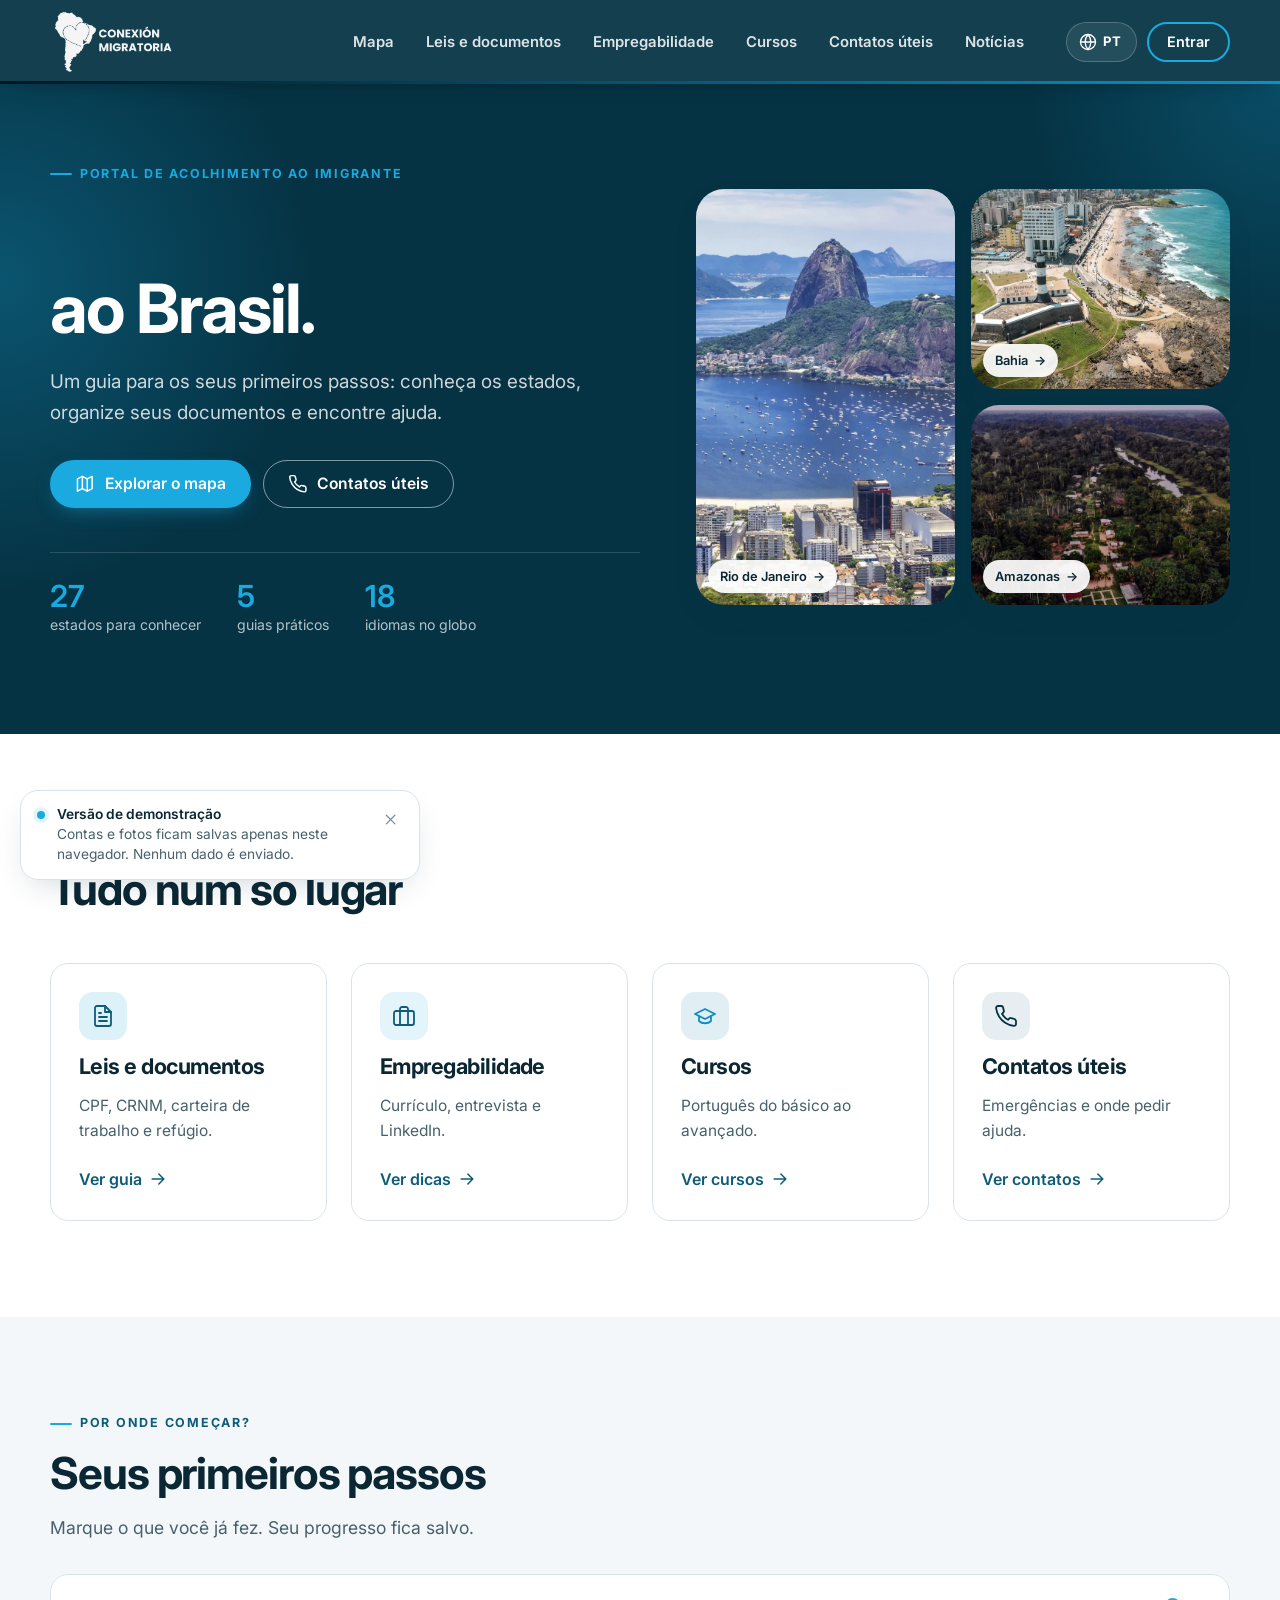
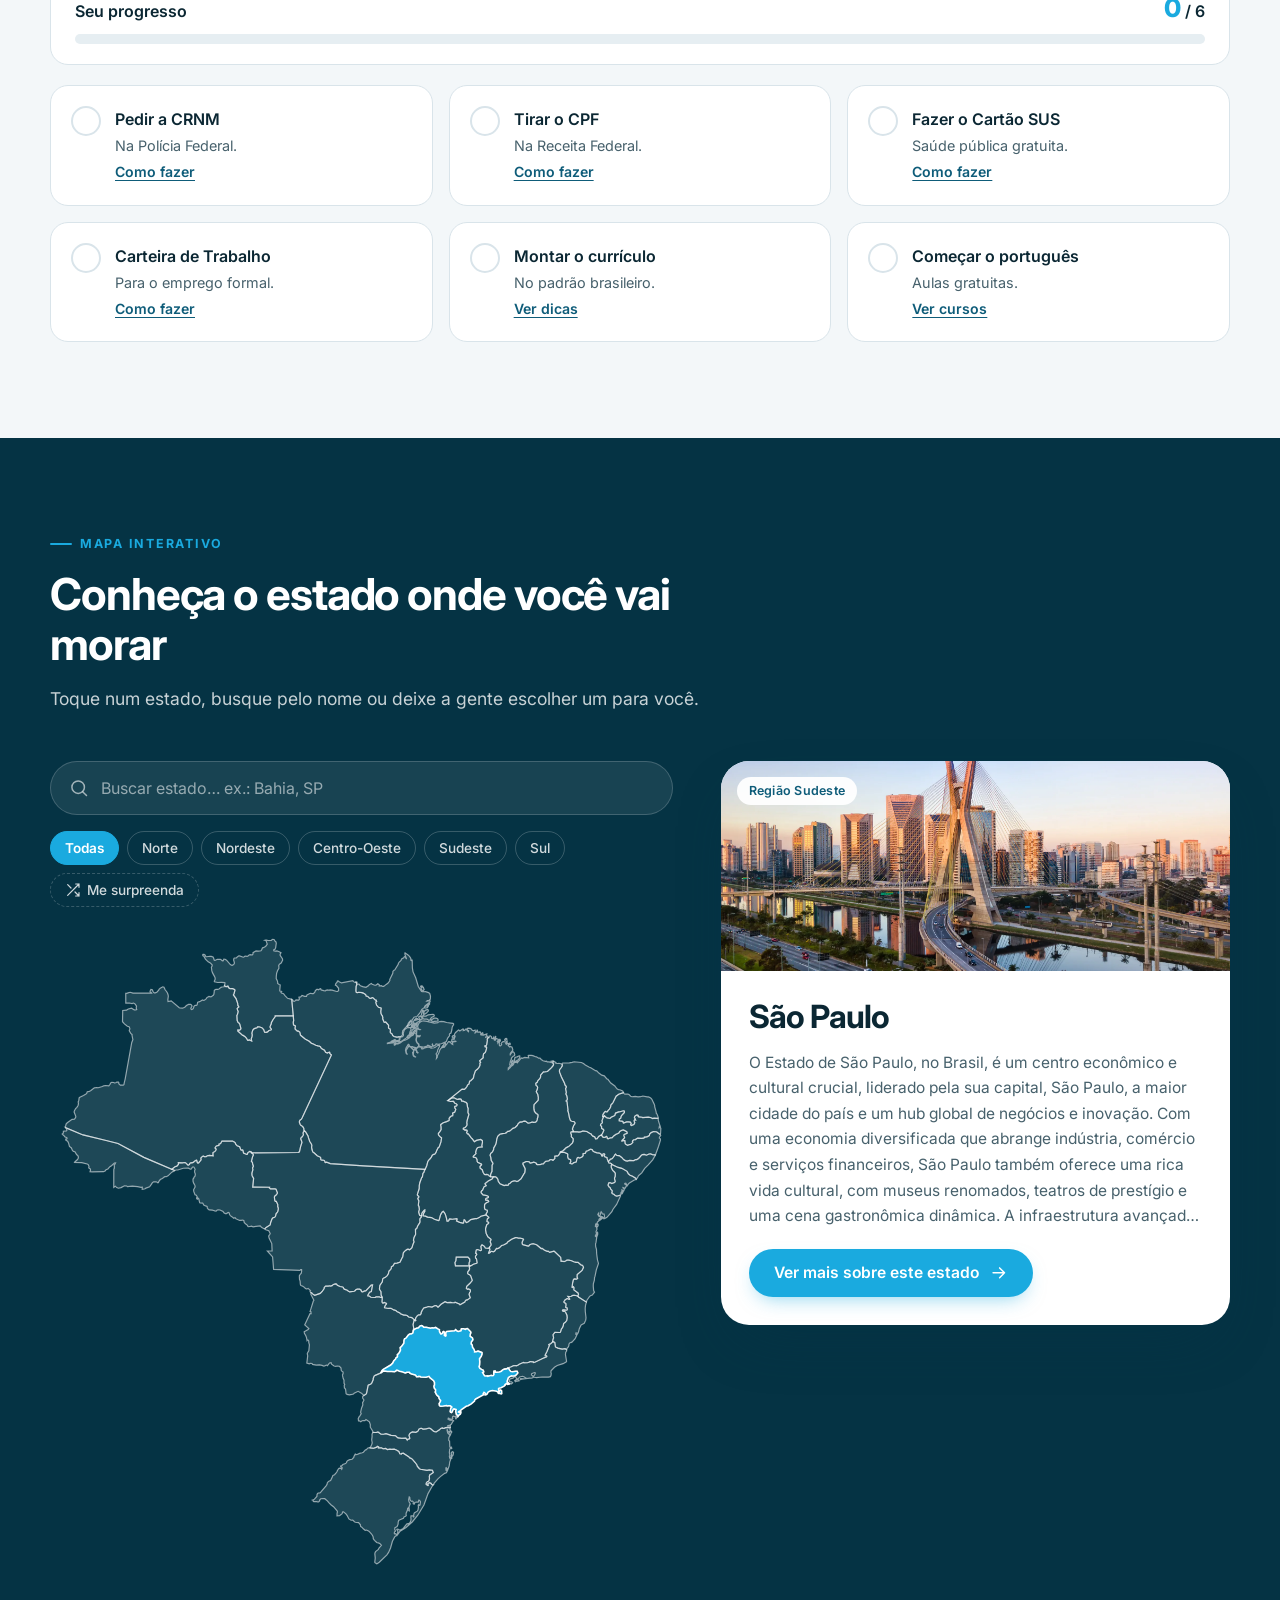
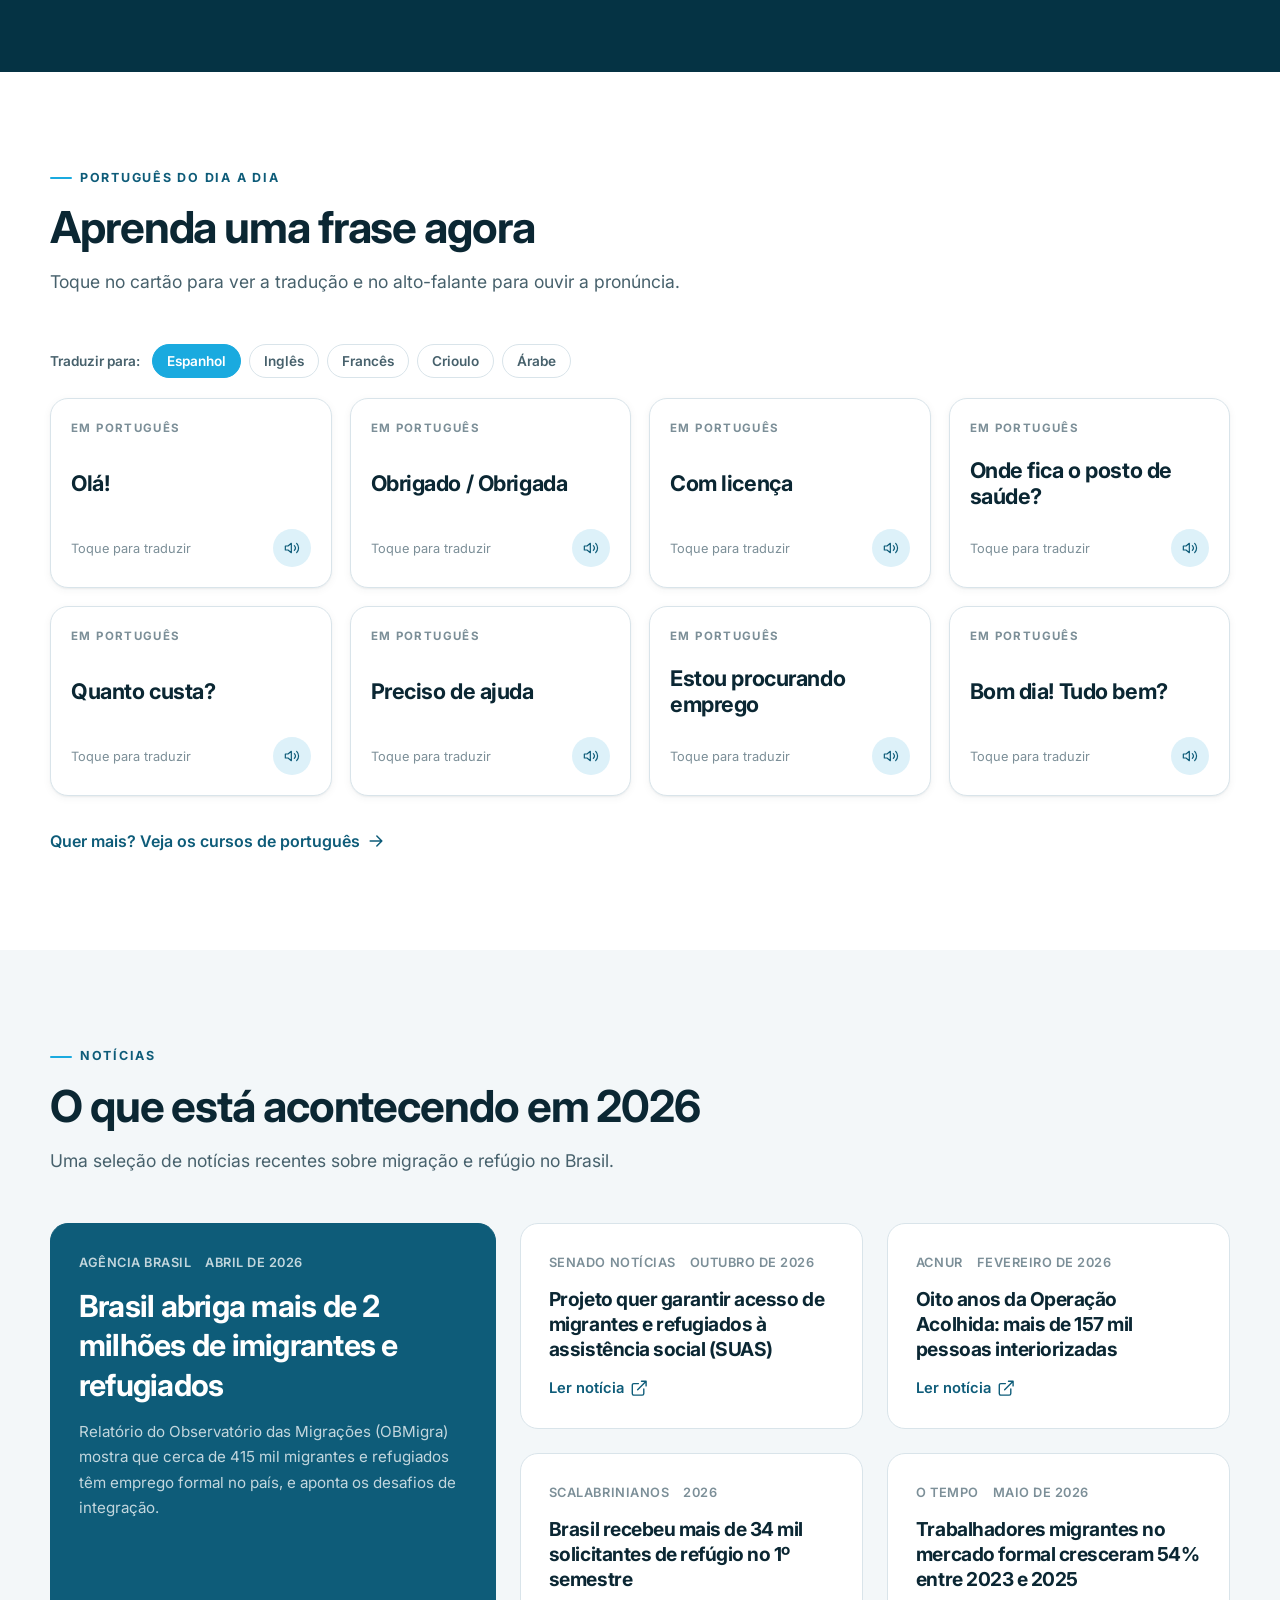
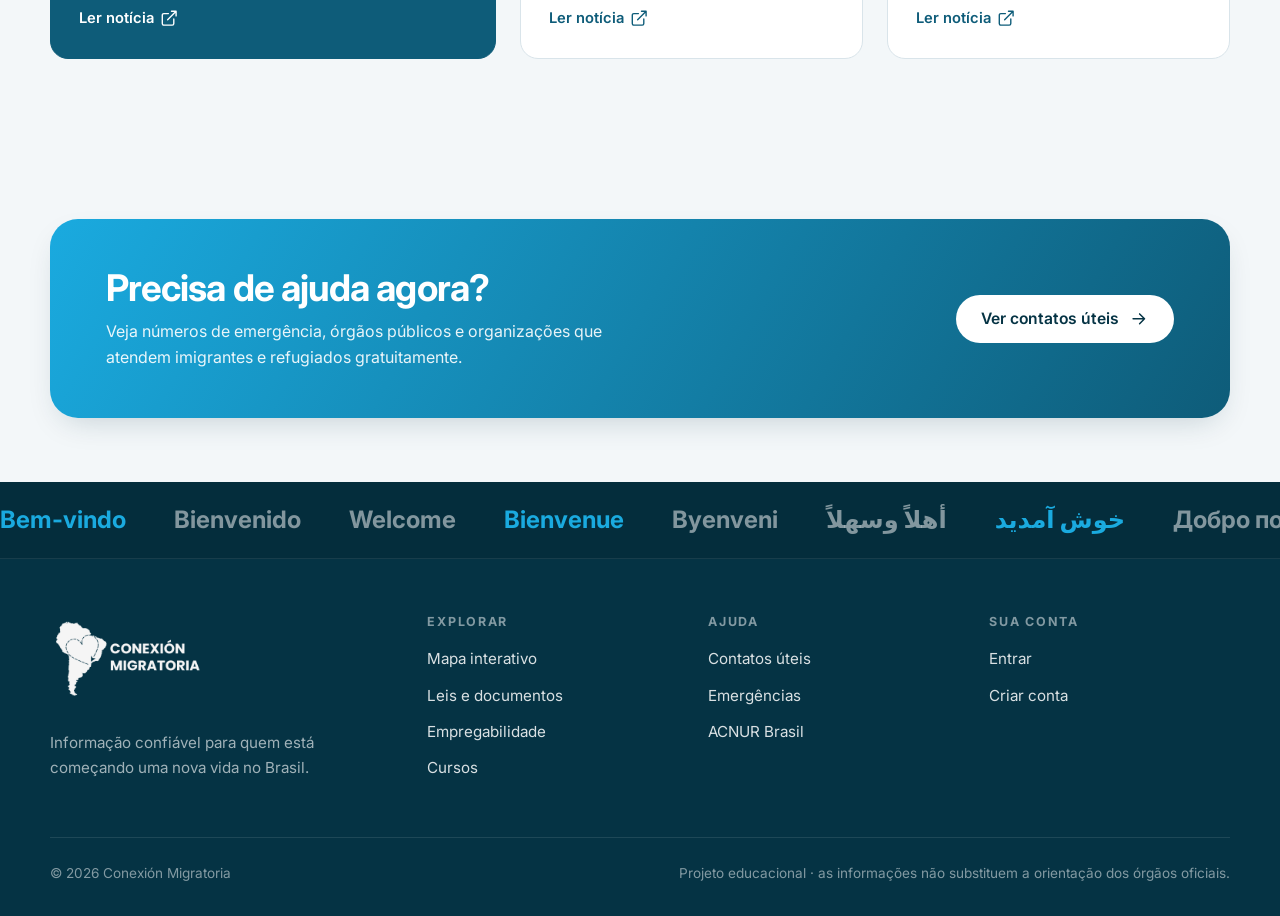
==== commit 2f8e1d46: "Nomes dos idiomas em português (Francês, Inglês, Árabe…) no globo e nos cartões Quando o site está e" ====
--- a/index.html
+++ b/index.html
@@ -7,13 +7,13 @@
     <meta name="description" content="Portal de apoio a imigrantes e refugiados no Brasil: mapa interativo dos estados, leis e documentos, empregabilidade, cursos e contatos úteis.">
     <meta name="theme-color" content="#053344">
     <link rel="icon" href="./img/ico-CM.ico" type="image/x-icon">
-    <link rel="stylesheet" href="./css/estilo.css?v=202611231657">
-    <script src="./js/idioma.js?v=202611231657"></script>
-    <script src="./js/demo-store.js?v=202611231657"></script>
+    <link rel="stylesheet" href="./css/estilo.css?v=202611231753">
+    <script src="./js/idioma.js?v=202611231753"></script>
+    <script src="./js/demo-store.js?v=202611231753"></script>
 </head>
 <body>
 <div id="cm-topo"></div>
-<script src="./js/layout.js?v=202611231657"></script>
+<script src="./js/layout.js?v=202611231753"></script>
 
 <main id="conteudo">
 
@@ -210,11 +210,11 @@
             </div>
             <div class="traduzir-para notranslate" translate="no" role="group" data-traduzir-para>
                 <span><span lang="pt">Traduzir para:</span><span lang="es">Traducir a:</span></span>
-                <button type="button" data-lingua="es" aria-pressed="true">Español</button>
-                <button type="button" data-lingua="en" aria-pressed="false">English</button>
-                <button type="button" data-lingua="fr" aria-pressed="false">Français</button>
-                <button type="button" data-lingua="ht" aria-pressed="false">Kreyòl</button>
-                <button type="button" data-lingua="ar" aria-pressed="false">العربية</button>
+                <button type="button" data-lingua="es" aria-pressed="true"><span lang="pt">Espanhol</span><span lang="es">Español</span></button>
+                <button type="button" data-lingua="en" aria-pressed="false"><span lang="pt">Inglês</span><span lang="es">Inglés</span></button>
+                <button type="button" data-lingua="fr" aria-pressed="false"><span lang="pt">Francês</span><span lang="es">Francés</span></button>
+                <button type="button" data-lingua="ht" aria-pressed="false"><span lang="pt">Crioulo</span><span lang="es">Criollo</span></button>
+                <button type="button" data-lingua="ar" aria-pressed="false"><span lang="pt">Árabe</span><span lang="es">Árabe</span></button>
             </div>
             <div class="flashcards">
                 <div class="flashcard revelar notranslate" translate="no" tabindex="0" role="button" data-pt-aria-label="Virar cartão: Olá!" data-es-aria-label="Girar tarjeta: Olá!">
@@ -225,7 +225,7 @@
                             <span class="rodape-card"><span><span lang="pt">Toque para traduzir</span><span lang="es">Toca para traducir</span></span><button type="button" class="botao-ouvir" data-falar="Olá!" data-pt-aria-label="Ouvir" data-es-aria-label="Escuchar"><svg class="icone" viewBox="0 0 24 24" aria-hidden="true"><path d="M11 5 6 9H2v6h4l5 4z"/><path d="M15.5 8.5a5 5 0 0 1 0 7M19 5a10 10 0 0 1 0 14"/></svg></button></span>
                         </div>
                         <div class="flashcard-face flashcard-verso">
-                            <span class="rotulo" data-rotulo-lingua>Español</span>
+                            <span class="rotulo" data-rotulo-lingua>Espanhol</span>
                             <span class="frase" data-traducoes='{&quot;es&quot;: &quot;¡Hola!&quot;, &quot;en&quot;: &quot;Hello!&quot;, &quot;fr&quot;: &quot;Bonjour !&quot;, &quot;ht&quot;: &quot;Bonjou!&quot;, &quot;ar&quot;: &quot;مرحباً!&quot;}'>¡Hola!</span>
                             <span class="rodape-card"><span lang="pt">Toque para voltar</span><span lang="es">Toca para volver</span></span>
                         </div>
@@ -239,7 +239,7 @@
                             <span class="rodape-card"><span><span lang="pt">Toque para traduzir</span><span lang="es">Toca para traducir</span></span><button type="button" class="botao-ouvir" data-falar="Obrigado / Obrigada" data-pt-aria-label="Ouvir" data-es-aria-label="Escuchar"><svg class="icone" viewBox="0 0 24 24" aria-hidden="true"><path d="M11 5 6 9H2v6h4l5 4z"/><path d="M15.5 8.5a5 5 0 0 1 0 7M19 5a10 10 0 0 1 0 14"/></svg></button></span>
                         </div>
                         <div class="flashcard-face flashcard-verso">
-                            <span class="rotulo" data-rotulo-lingua>Español</span>
+                            <span class="rotulo" data-rotulo-lingua>Espanhol</span>
                             <span class="frase" data-traducoes='{&quot;es&quot;: &quot;Gracias&quot;, &quot;en&quot;: &quot;Thank you&quot;, &quot;fr&quot;: &quot;Merci&quot;, &quot;ht&quot;: &quot;Mèsi&quot;, &quot;ar&quot;: &quot;شكراً&quot;}'>Gracias</span>
                             <span class="rodape-card"><span lang="pt">Toque para voltar</span><span lang="es">Toca para volver</span></span>
                         </div>
@@ -253,7 +253,7 @@
                             <span class="rodape-card"><span><span lang="pt">Toque para traduzir</span><span lang="es">Toca para traducir</span></span><button type="button" class="botao-ouvir" data-falar="Com licença" data-pt-aria-label="Ouvir" data-es-aria-label="Escuchar"><svg class="icone" viewBox="0 0 24 24" aria-hidden="true"><path d="M11 5 6 9H2v6h4l5 4z"/><path d="M15.5 8.5a5 5 0 0 1 0 7M19 5a10 10 0 0 1 0 14"/></svg></button></span>
                         </div>
                         <div class="flashcard-face flashcard-verso">
-                            <span class="rotulo" data-rotulo-lingua>Español</span>
+                            <span class="rotulo" data-rotulo-lingua>Espanhol</span>
                             <span class="frase" data-traducoes='{&quot;es&quot;: &quot;Permiso / Disculpe&quot;, &quot;en&quot;: &quot;Excuse me&quot;, &quot;fr&quot;: &quot;Excusez-moi&quot;, &quot;ht&quot;: &quot;Eskize m&quot;, &quot;ar&quot;: &quot;عفواً&quot;}'>Permiso / Disculpe</span>
                             <span class="rodape-card"><span lang="pt">Toque para voltar</span><span lang="es">Toca para volver</span></span>
                         </div>
@@ -267,7 +267,7 @@
                             <span class="rodape-card"><span><span lang="pt">Toque para traduzir</span><span lang="es">Toca para traducir</span></span><button type="button" class="botao-ouvir" data-falar="Onde fica o posto de saúde?" data-pt-aria-label="Ouvir" data-es-aria-label="Escuchar"><svg class="icone" viewBox="0 0 24 24" aria-hidden="true"><path d="M11 5 6 9H2v6h4l5 4z"/><path d="M15.5 8.5a5 5 0 0 1 0 7M19 5a10 10 0 0 1 0 14"/></svg></button></span>
                         </div>
                         <div class="flashcard-face flashcard-verso">
-                            <span class="rotulo" data-rotulo-lingua>Español</span>
+                            <span class="rotulo" data-rotulo-lingua>Espanhol</span>
                             <span class="frase" data-traducoes='{&quot;es&quot;: &quot;¿Dónde queda el centro de salud?&quot;, &quot;en&quot;: &quot;Where is the health clinic?&quot;, &quot;fr&quot;: &quot;Où se trouve le centre de santé ?&quot;, &quot;ht&quot;: &quot;Kote sant sante a ye?&quot;, &quot;ar&quot;: &quot;أين يقع المركز الصحي؟&quot;}'>¿Dónde queda el centro de salud?</span>
                             <span class="rodape-card"><span lang="pt">Toque para voltar</span><span lang="es">Toca para volver</span></span>
                         </div>
@@ -281,7 +281,7 @@
                             <span class="rodape-card"><span><span lang="pt">Toque para traduzir</span><span lang="es">Toca para traducir</span></span><button type="button" class="botao-ouvir" data-falar="Quanto custa?" data-pt-aria-label="Ouvir" data-es-aria-label="Escuchar"><svg class="icone" viewBox="0 0 24 24" aria-hidden="true"><path d="M11 5 6 9H2v6h4l5 4z"/><path d="M15.5 8.5a5 5 0 0 1 0 7M19 5a10 10 0 0 1 0 14"/></svg></button></span>
                         </div>
                         <div class="flashcard-face flashcard-verso">
-                            <span class="rotulo" data-rotulo-lingua>Español</span>
+                            <span class="rotulo" data-rotulo-lingua>Espanhol</span>
                             <span class="frase" data-traducoes='{&quot;es&quot;: &quot;¿Cuánto cuesta?&quot;, &quot;en&quot;: &quot;How much is it?&quot;, &quot;fr&quot;: &quot;Combien ça coûte ?&quot;, &quot;ht&quot;: &quot;Konbyen li koute?&quot;, &quot;ar&quot;: &quot;كم الثمن؟&quot;}'>¿Cuánto cuesta?</span>
                             <span class="rodape-card"><span lang="pt">Toque para voltar</span><span lang="es">Toca para volver</span></span>
                         </div>
@@ -295,7 +295,7 @@
                             <span class="rodape-card"><span><span lang="pt">Toque para traduzir</span><span lang="es">Toca para traducir</span></span><button type="button" class="botao-ouvir" data-falar="Preciso de ajuda" data-pt-aria-label="Ouvir" data-es-aria-label="Escuchar"><svg class="icone" viewBox="0 0 24 24" aria-hidden="true"><path d="M11 5 6 9H2v6h4l5 4z"/><path d="M15.5 8.5a5 5 0 0 1 0 7M19 5a10 10 0 0 1 0 14"/></svg></button></span>
                         </div>
                         <div class="flashcard-face flashcard-verso">
-                            <span class="rotulo" data-rotulo-lingua>Español</span>
+                            <span class="rotulo" data-rotulo-lingua>Espanhol</span>
                             <span class="frase" data-traducoes='{&quot;es&quot;: &quot;Necesito ayuda&quot;, &quot;en&quot;: &quot;I need help&quot;, &quot;fr&quot;: &quot;J&#x27;ai besoin d&#x27;aide&quot;, &quot;ht&quot;: &quot;Mwen bezwen èd&quot;, &quot;ar&quot;: &quot;أحتاج إلى مساعدة&quot;}'>Necesito ayuda</span>
                             <span class="rodape-card"><span lang="pt">Toque para voltar</span><span lang="es">Toca para volver</span></span>
                         </div>
@@ -309,7 +309,7 @@
                             <span class="rodape-card"><span><span lang="pt">Toque para traduzir</span><span lang="es">Toca para traducir</span></span><button type="button" class="botao-ouvir" data-falar="Estou procurando emprego" data-pt-aria-label="Ouvir" data-es-aria-label="Escuchar"><svg class="icone" viewBox="0 0 24 24" aria-hidden="true"><path d="M11 5 6 9H2v6h4l5 4z"/><path d="M15.5 8.5a5 5 0 0 1 0 7M19 5a10 10 0 0 1 0 14"/></svg></button></span>
                         </div>
                         <div class="flashcard-face flashcard-verso">
-                            <span class="rotulo" data-rotulo-lingua>Español</span>
+                            <span class="rotulo" data-rotulo-lingua>Espanhol</span>
                             <span class="frase" data-traducoes='{&quot;es&quot;: &quot;Estoy buscando trabajo&quot;, &quot;en&quot;: &quot;I&#x27;m looking for a job&quot;, &quot;fr&quot;: &quot;Je cherche un emploi&quot;, &quot;ht&quot;: &quot;M ap chèche travay&quot;, &quot;ar&quot;: &quot;أبحث عن عمل&quot;}'>Estoy buscando trabajo</span>
                             <span class="rodape-card"><span lang="pt">Toque para voltar</span><span lang="es">Toca para volver</span></span>
                         </div>
@@ -323,7 +323,7 @@
                             <span class="rodape-card"><span><span lang="pt">Toque para traduzir</span><span lang="es">Toca para traducir</span></span><button type="button" class="botao-ouvir" data-falar="Bom dia! Tudo bem?" data-pt-aria-label="Ouvir" data-es-aria-label="Escuchar"><svg class="icone" viewBox="0 0 24 24" aria-hidden="true"><path d="M11 5 6 9H2v6h4l5 4z"/><path d="M15.5 8.5a5 5 0 0 1 0 7M19 5a10 10 0 0 1 0 14"/></svg></button></span>
                         </div>
                         <div class="flashcard-face flashcard-verso">
-                            <span class="rotulo" data-rotulo-lingua>Español</span>
+                            <span class="rotulo" data-rotulo-lingua>Espanhol</span>
                             <span class="frase" data-traducoes='{&quot;es&quot;: &quot;¡Buenos días! ¿Todo bien?&quot;, &quot;en&quot;: &quot;Good morning! How are you?&quot;, &quot;fr&quot;: &quot;Bonjour ! Ça va ?&quot;, &quot;ht&quot;: &quot;Bonjou! Kijan ou ye?&quot;, &quot;ar&quot;: &quot;صباح الخير! كيف حالك؟&quot;}'>¡Buenos días! ¿Todo bien?</span>
                             <span class="rodape-card"><span lang="pt">Toque para voltar</span><span lang="es">Toca para volver</span></span>
                         </div>
@@ -388,8 +388,8 @@
 </main>
 
 <div id="cm-rodape"></div>
-<script src="./data/estados.js?v=202611231657"></script>
-<script src="./js/mapa.js?v=202611231657"></script>
-<script src="./js/interacoes.js?v=202611231657"></script>
+<script src="./data/estados.js?v=202611231753"></script>
+<script src="./js/mapa.js?v=202611231753"></script>
+<script src="./js/interacoes.js?v=202611231753"></script>
 </body>
 </html>
--- a/css/estilo.css
+++ b/css/estilo.css
@@ -990,3 +990,99 @@
     .lightbox-seta { display: none; }
     .vizinhos { grid-auto-columns: 70%; }
 }
+
+/* ==========================================================================
+   Correções de compatibilidade (Safari / telas baixas)
+   ========================================================================== */
+
+/* Cartões que viram: além do backface-visibility (que falha no Safari),
+   escondemos a face de trás/da frente na metade da animação. */
+.flashcard-interno { -webkit-transform-style: preserve-3d; }
+.flashcard-frente { -webkit-transform: rotateY(0deg); transform: rotateY(0deg); }
+.flashcard-verso { -webkit-transform: rotateY(180deg); }
+.flashcard-face { transition: visibility 0s linear .3s; }
+.flashcard:not(.virado) .flashcard-verso,
+.dica-virar:not(.virado) .flashcard-verso,
+.flashcard.virado .flashcard-frente,
+.dica-virar.virado .flashcard-frente { visibility: hidden; }
+.flashcard-verso .frase.rtl { direction: rtl; text-align: right; unicode-bidi: plaintext; }
+
+/* "Ler mais": altura máxima com degradê, em vez de line-clamp
+   (o line-clamp quebra no Safari quando há mais de um parágrafo) */
+.texto-recolhido {
+    display: block; -webkit-line-clamp: unset; -webkit-box-orient: unset;
+    max-height: calc(var(--linhas, 3) * 1.65em); overflow: hidden;
+    -webkit-mask-image: linear-gradient(180deg, #000 55%, transparent 100%);
+    mask-image: linear-gradient(180deg, #000 55%, transparent 100%);
+}
+
+/* Tela cheia dos pontos turísticos: foto ao lado do texto e rolagem quando precisa */
+.lightbox { overflow-y: auto; align-content: center; }
+.lightbox figure {
+    width: 100%; max-width: 1200px; max-height: none;
+    grid-template-columns: minmax(0, 1.6fr) minmax(260px, 1fr); gap: 32px; align-items: center;
+}
+.lightbox img { max-height: 78vh; aspect-ratio: 4 / 3; object-fit: cover; }
+.lightbox figcaption { max-height: 78vh; overflow-y: auto; padding-right: 6px; align-self: center; }
+@media (max-width: 900px) {
+    .lightbox { align-content: start; padding: 76px 16px 32px; }
+    .lightbox figure { grid-template-columns: 1fr; gap: 18px; }
+    .lightbox img { max-height: 46vh; }
+    .lightbox figcaption { max-height: none; overflow: visible; }
+}
+.lightbox { background: rgba(3, 20, 28, .985); }
+
+/* ==========================================================================
+   Saúde, ensino e cidades: cartões sempre do mesmo tamanho
+   ========================================================================== */
+.info-cartoes { align-items: stretch; }
+.info-cartao { display: flex; flex-direction: column; height: 100%; }
+.info-previa {
+    font-size: .96rem; color: var(--tinta-2);
+    display: -webkit-box; -webkit-line-clamp: 4; -webkit-box-orient: vertical; overflow: hidden;
+    max-height: calc(4 * 1.65em); /* reserva caso o line-clamp não funcione */
+}
+.info-contagem { align-self: flex-start; }
+.info-cartao .info-abrir { margin-top: auto; align-self: flex-start; }
+.info-cartao > .info-abrir { margin-top: auto; }
+.info-cartao h3 { min-height: 2.4em; display: flex; align-items: flex-end; } /* títulos de 1 ou 2 linhas alinhados */
+
+.janela-info {
+    position: fixed; inset: 0; z-index: 200; display: grid; place-items: center; padding: 24px;
+    background: rgba(3, 20, 28, .7); backdrop-filter: blur(4px); -webkit-backdrop-filter: blur(4px);
+    animation: aparecer .2s ease;
+}
+.janela-info[hidden] { display: none; }
+.janela-caixa {
+    position: relative; width: min(720px, 100%); max-height: calc(100vh - 48px); overflow-y: auto;
+    background: var(--papel); border-radius: var(--raio-g); box-shadow: var(--sombra-3);
+}
+.janela-caixa figure { height: 200px; overflow: hidden; }
+.janela-caixa figure img { width: 100%; height: 100%; object-fit: cover; filter: brightness(1.25); }
+.janela-corpo { padding: 0 32px 32px; display: grid; gap: 14px; }
+.janela-corpo .icone-redondo { margin-top: -28px; border: 4px solid var(--papel); }
+.janela-corpo h3 { font-size: 1.6rem; }
+.janela-corpo .texto p { font-size: 1rem; }
+.janela-corpo .texto p + p { margin-top: 12px; }
+.janela-fechar {
+    position: absolute; top: 14px; right: 14px; z-index: 1; width: 42px; height: 42px; border-radius: 50%;
+    display: grid; place-items: center; background: rgba(255, 255, 255, .92); color: var(--tinta); box-shadow: var(--sombra-1);
+}
+.janela-fechar:hover { background: var(--azul-claro); color: #fff; }
+@media (max-width: 640px) {
+    .janela-info { padding: 12px; align-items: end; }
+    .janela-caixa { max-height: 88vh; }
+    .janela-corpo { padding: 0 20px 24px; }
+    .info-cartao h3 { min-height: 0; }
+}
+.janela-corpo .icone-redondo { position: relative; z-index: 1; }
+
+/* Aviso quando a tradução automática não carrega */
+.aviso-traducao {
+    position: fixed; left: 50%; bottom: 20px; transform: translateX(-50%); z-index: 300;
+    display: flex; align-items: center; gap: 16px; max-width: min(560px, calc(100% - 32px));
+    padding: 14px 16px 14px 20px; border-radius: var(--raio);
+    background: var(--tinta); color: #fff; font-size: .9rem; box-shadow: var(--sombra-3);
+}
+.aviso-traducao small { color: rgba(255, 255, 255, .7); }
+.aviso-traducao button { flex: none; height: 38px; padding: 0 16px; border-radius: 999px; background: var(--azul-claro); color: #fff; font-weight: 600; }
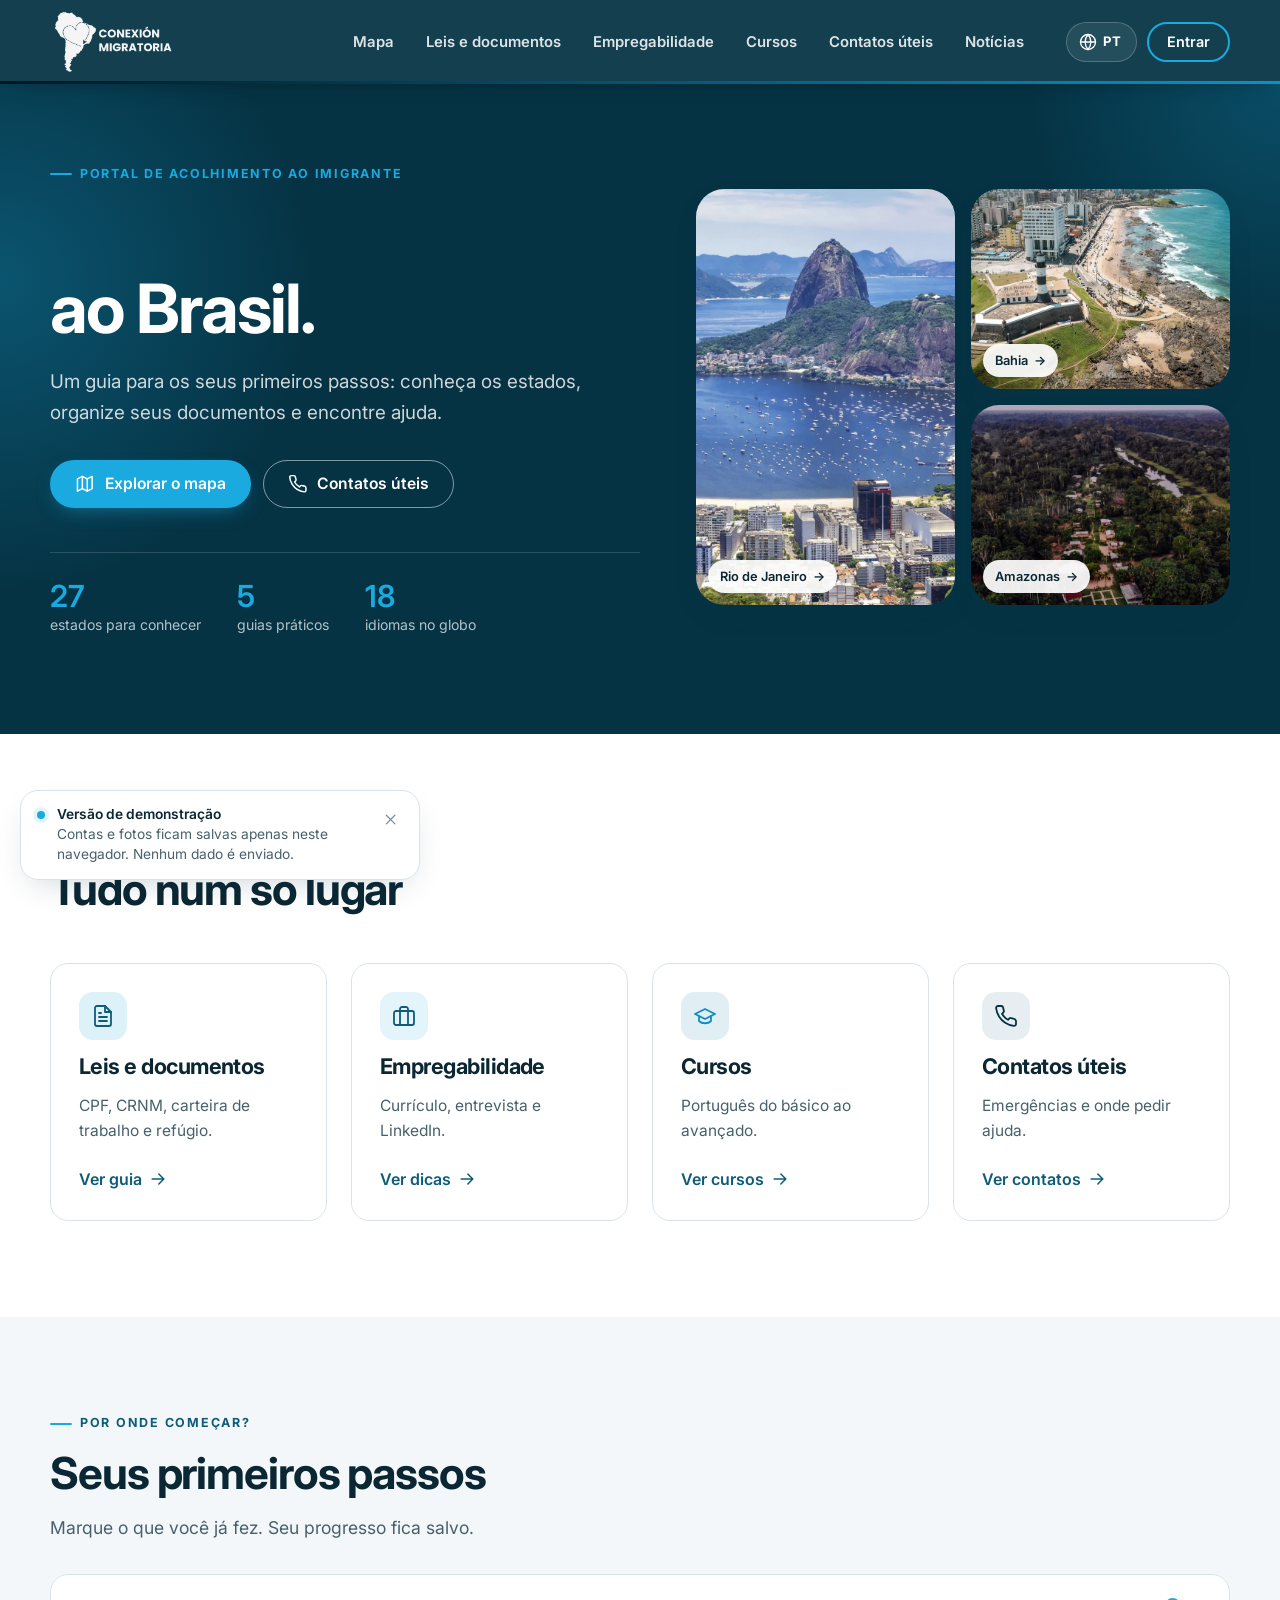
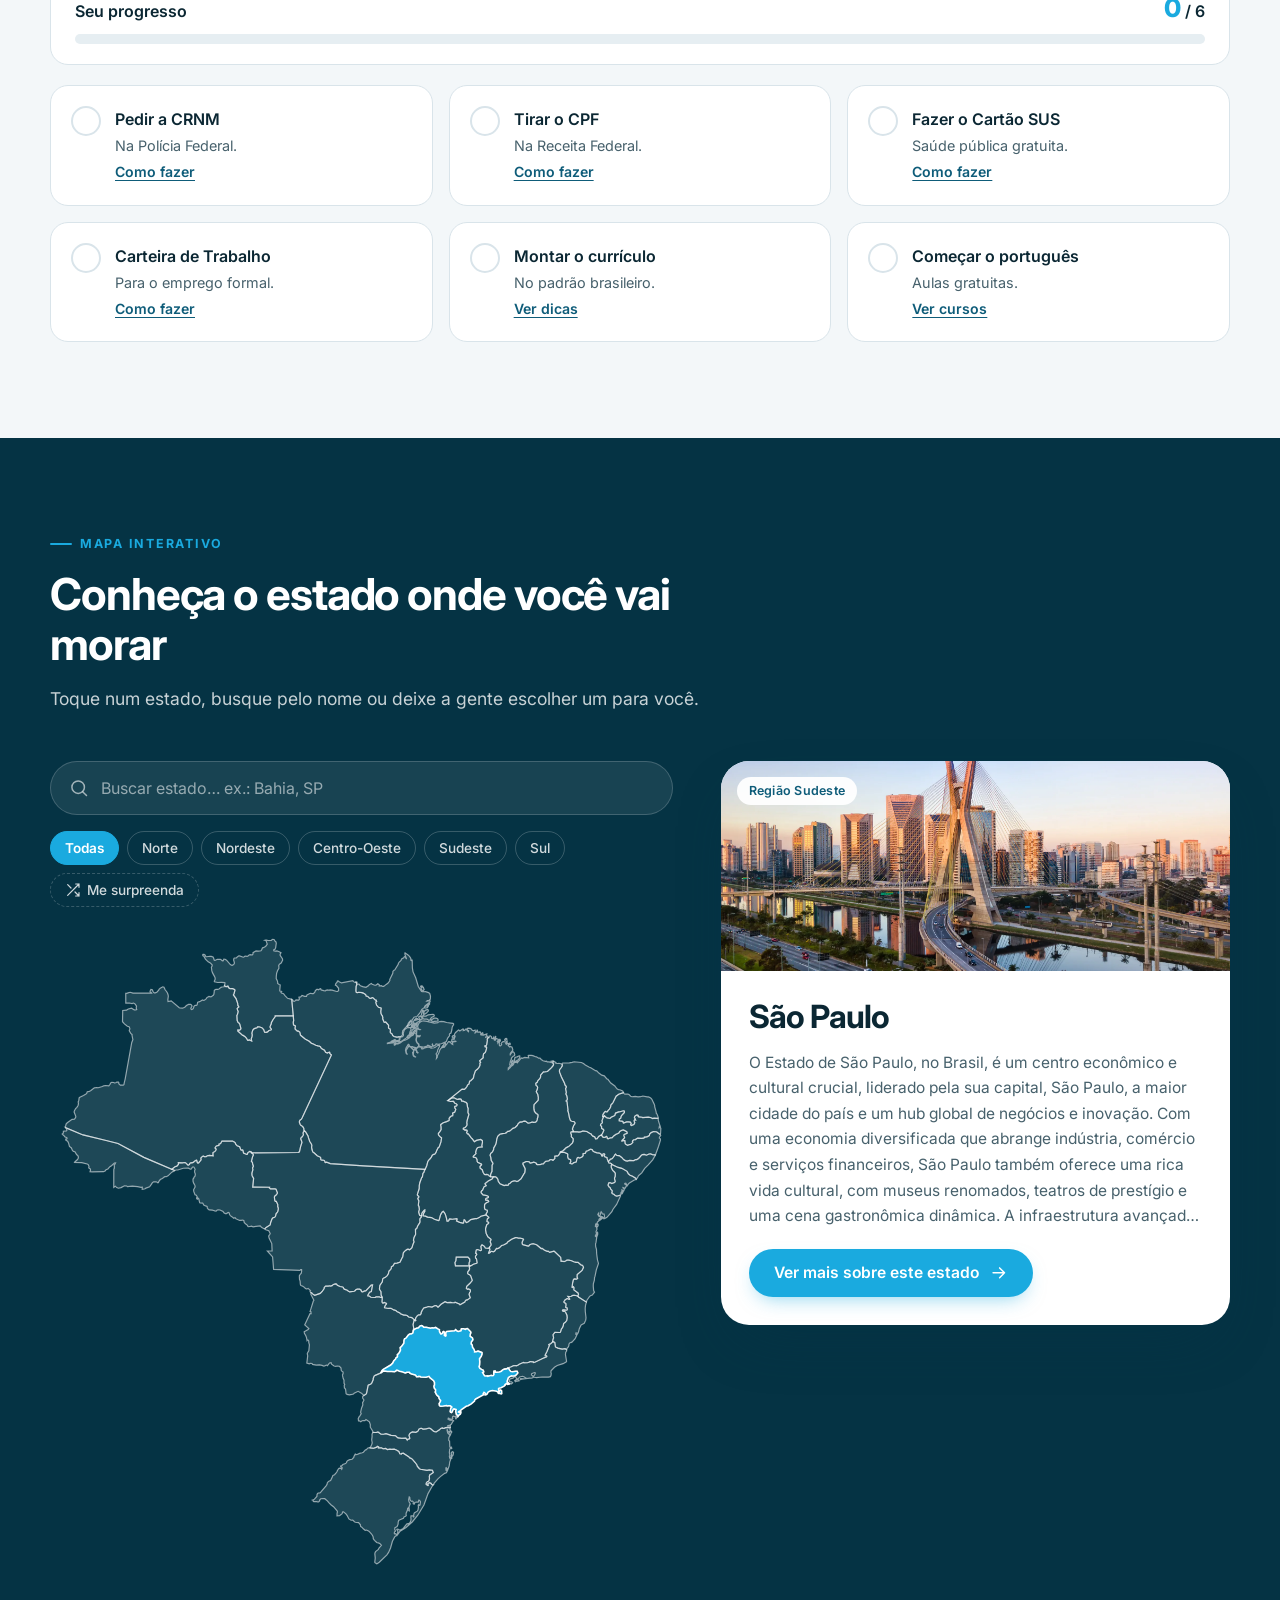
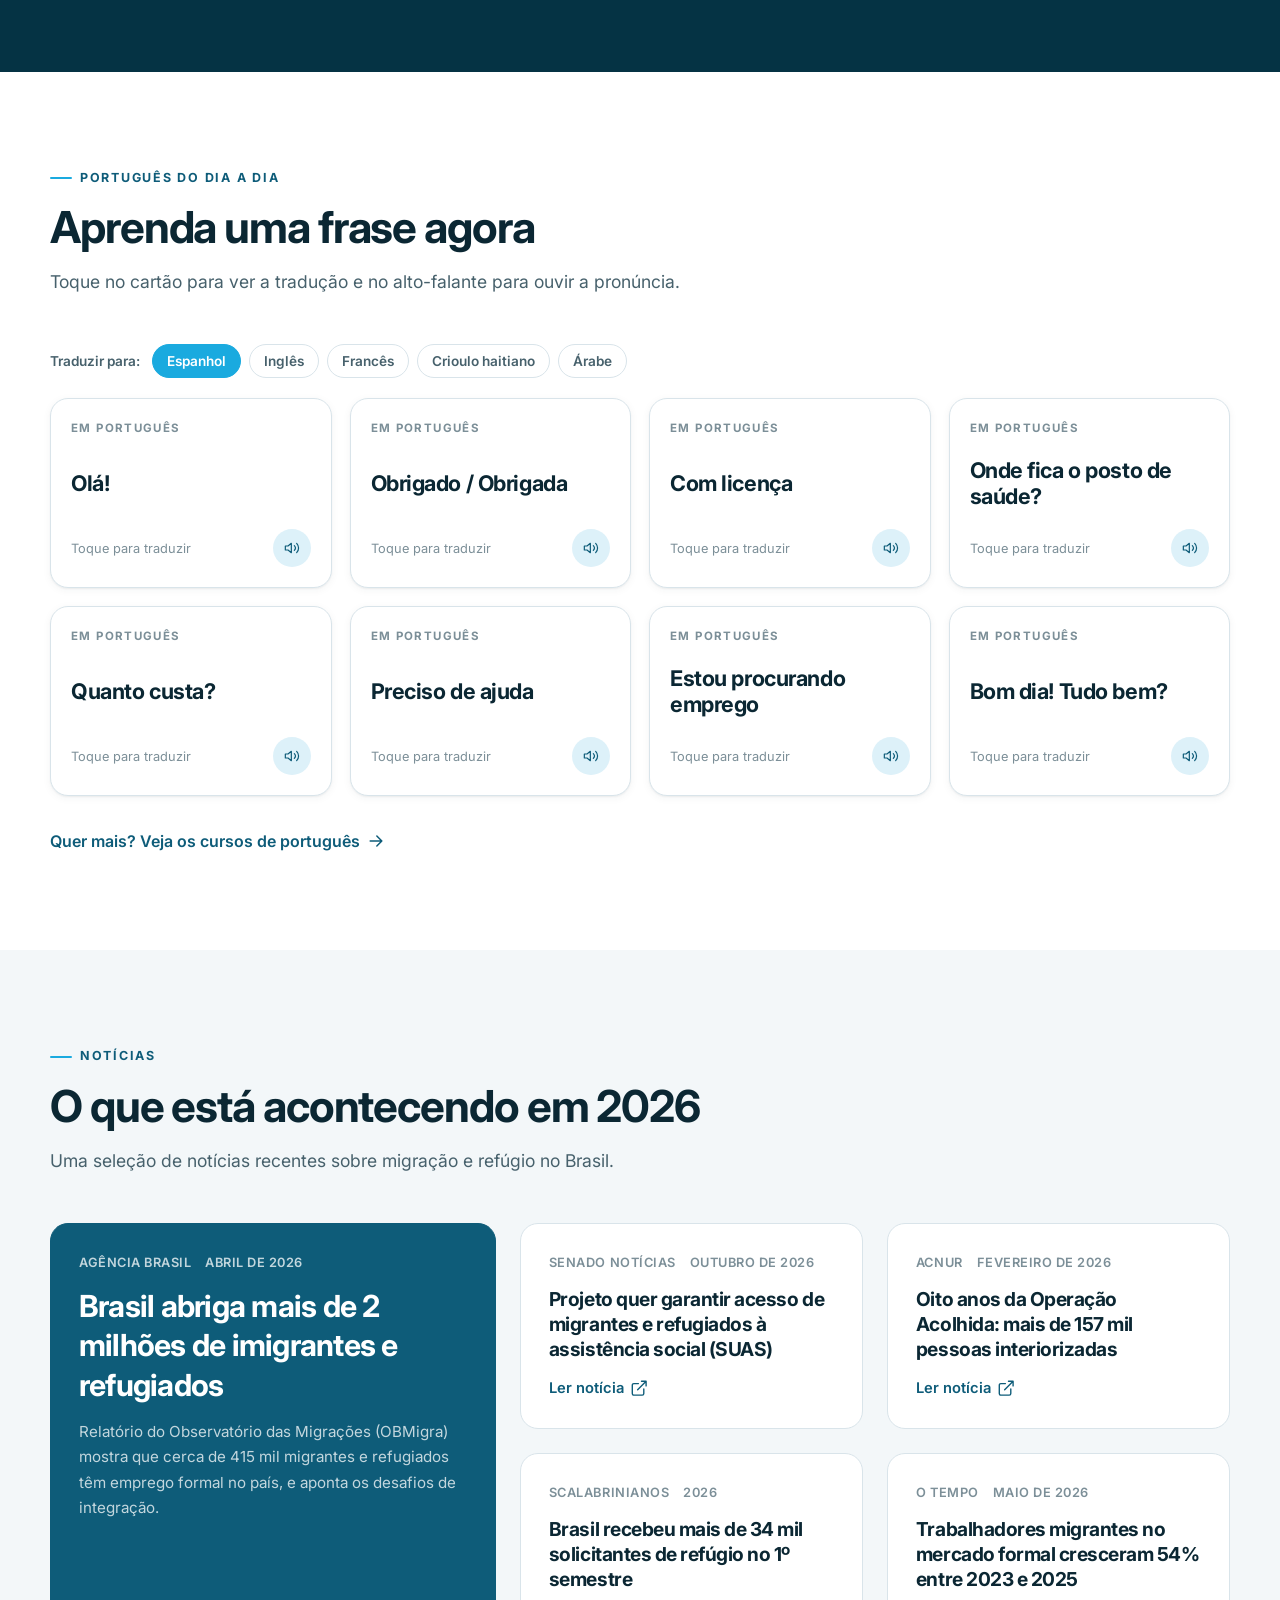
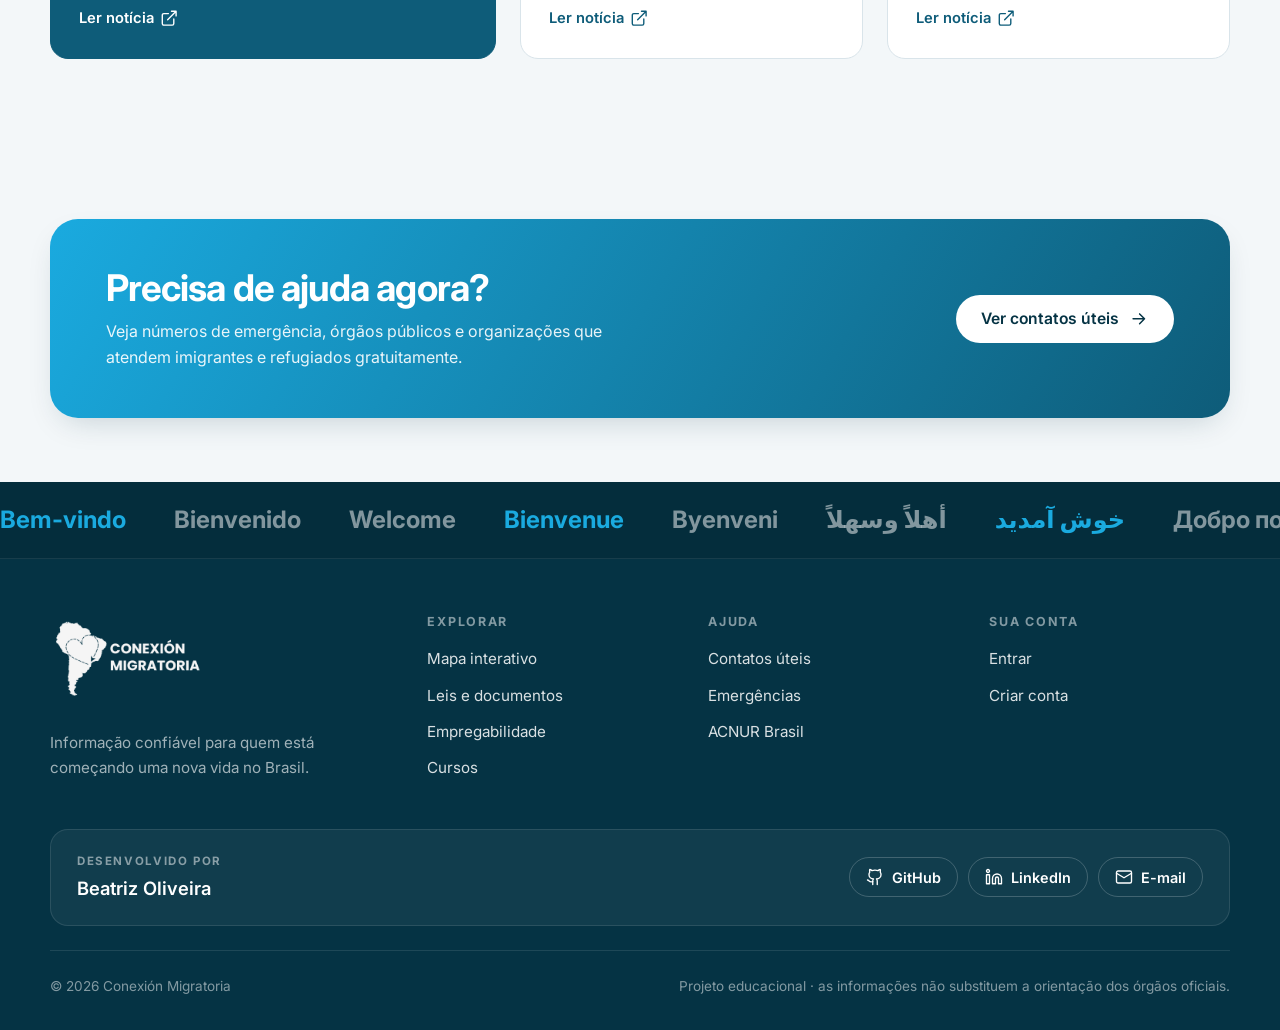
==== commit bdcf214a: "Adiciona crédito da desenvolvedora e nomes dos idiomas na língua escolhida - Rodapé de todas as pági" ====
--- a/index.html
+++ b/index.html
@@ -6,14 +6,15 @@
     <title>Conexión Migratoria · Seu novo começo no Brasil</title>
     <meta name="description" content="Portal de apoio a imigrantes e refugiados no Brasil: mapa interativo dos estados, leis e documentos, empregabilidade, cursos e contatos úteis.">
     <meta name="theme-color" content="#053344">
+    <meta name="author" content="Beatriz Oliveira">
     <link rel="icon" href="./img/ico-CM.ico" type="image/x-icon">
-    <link rel="stylesheet" href="./css/estilo.css?v=202611231753">
-    <script src="./js/idioma.js?v=202611231753"></script>
-    <script src="./js/demo-store.js?v=202611231753"></script>
+    <link rel="stylesheet" href="./css/estilo.css?v=202611231756">
+    <script src="./js/idioma.js?v=202611231756"></script>
+    <script src="./js/demo-store.js?v=202611231756"></script>
 </head>
 <body>
 <div id="cm-topo"></div>
-<script src="./js/layout.js?v=202611231753"></script>
+<script src="./js/layout.js?v=202611231756"></script>
 
 <main id="conteudo">
 
@@ -388,8 +389,8 @@
 </main>
 
 <div id="cm-rodape"></div>
-<script src="./data/estados.js?v=202611231753"></script>
-<script src="./js/mapa.js?v=202611231753"></script>
-<script src="./js/interacoes.js?v=202611231753"></script>
+<script src="./data/estados.js?v=202611231756"></script>
+<script src="./js/mapa.js?v=202611231756"></script>
+<script src="./js/interacoes.js?v=202611231756"></script>
 </body>
 </html>
--- a/css/estilo.css
+++ b/css/estilo.css
@@ -1086,3 +1086,23 @@
 }
 .aviso-traducao small { color: rgba(255, 255, 255, .7); }
 .aviso-traducao button { flex: none; height: 38px; padding: 0 16px; border-radius: 999px; background: var(--azul-claro); color: #fff; font-weight: 600; }
+
+/* Crédito da desenvolvedora (rodapé e telas de conta) */
+.desenvolvedora {
+    margin-top: 48px; padding: 22px 26px; border-radius: var(--raio);
+    display: flex; flex-wrap: wrap; justify-content: space-between; align-items: center; gap: 16px;
+    background: rgba(255, 255, 255, .05); border: 1px solid rgba(255, 255, 255, .1);
+}
+.desenvolvedora-rotulo { display: block; font-size: .72rem; font-weight: 700; letter-spacing: .14em; text-transform: uppercase; color: rgba(255, 255, 255, .5); margin-bottom: 2px; }
+.desenvolvedora strong { color: #fff; font-size: 1.15rem; }
+.desenvolvedora-links { display: flex; flex-wrap: wrap; gap: 10px; }
+.desenvolvedora-links a {
+    display: inline-flex; align-items: center; gap: 8px; height: 40px; padding: 0 16px; border-radius: 999px;
+    border: 1px solid rgba(255, 255, 255, .2); color: #fff; font-size: .9rem; font-weight: 600;
+    transition: background-color .2s ease, border-color .2s ease;
+}
+.desenvolvedora-links a:hover { background: var(--azul-claro); border-color: var(--azul-claro); color: #fff; }
+.desenvolvedora-links .icone { width: 18px; height: 18px; }
+.rodape .desenvolvedora + .rodape-base { margin-top: 24px; }
+.credito-arte { font-size: .9rem; margin-top: 22px !important; }
+.credito-arte a { color: #fff; font-weight: 700; }
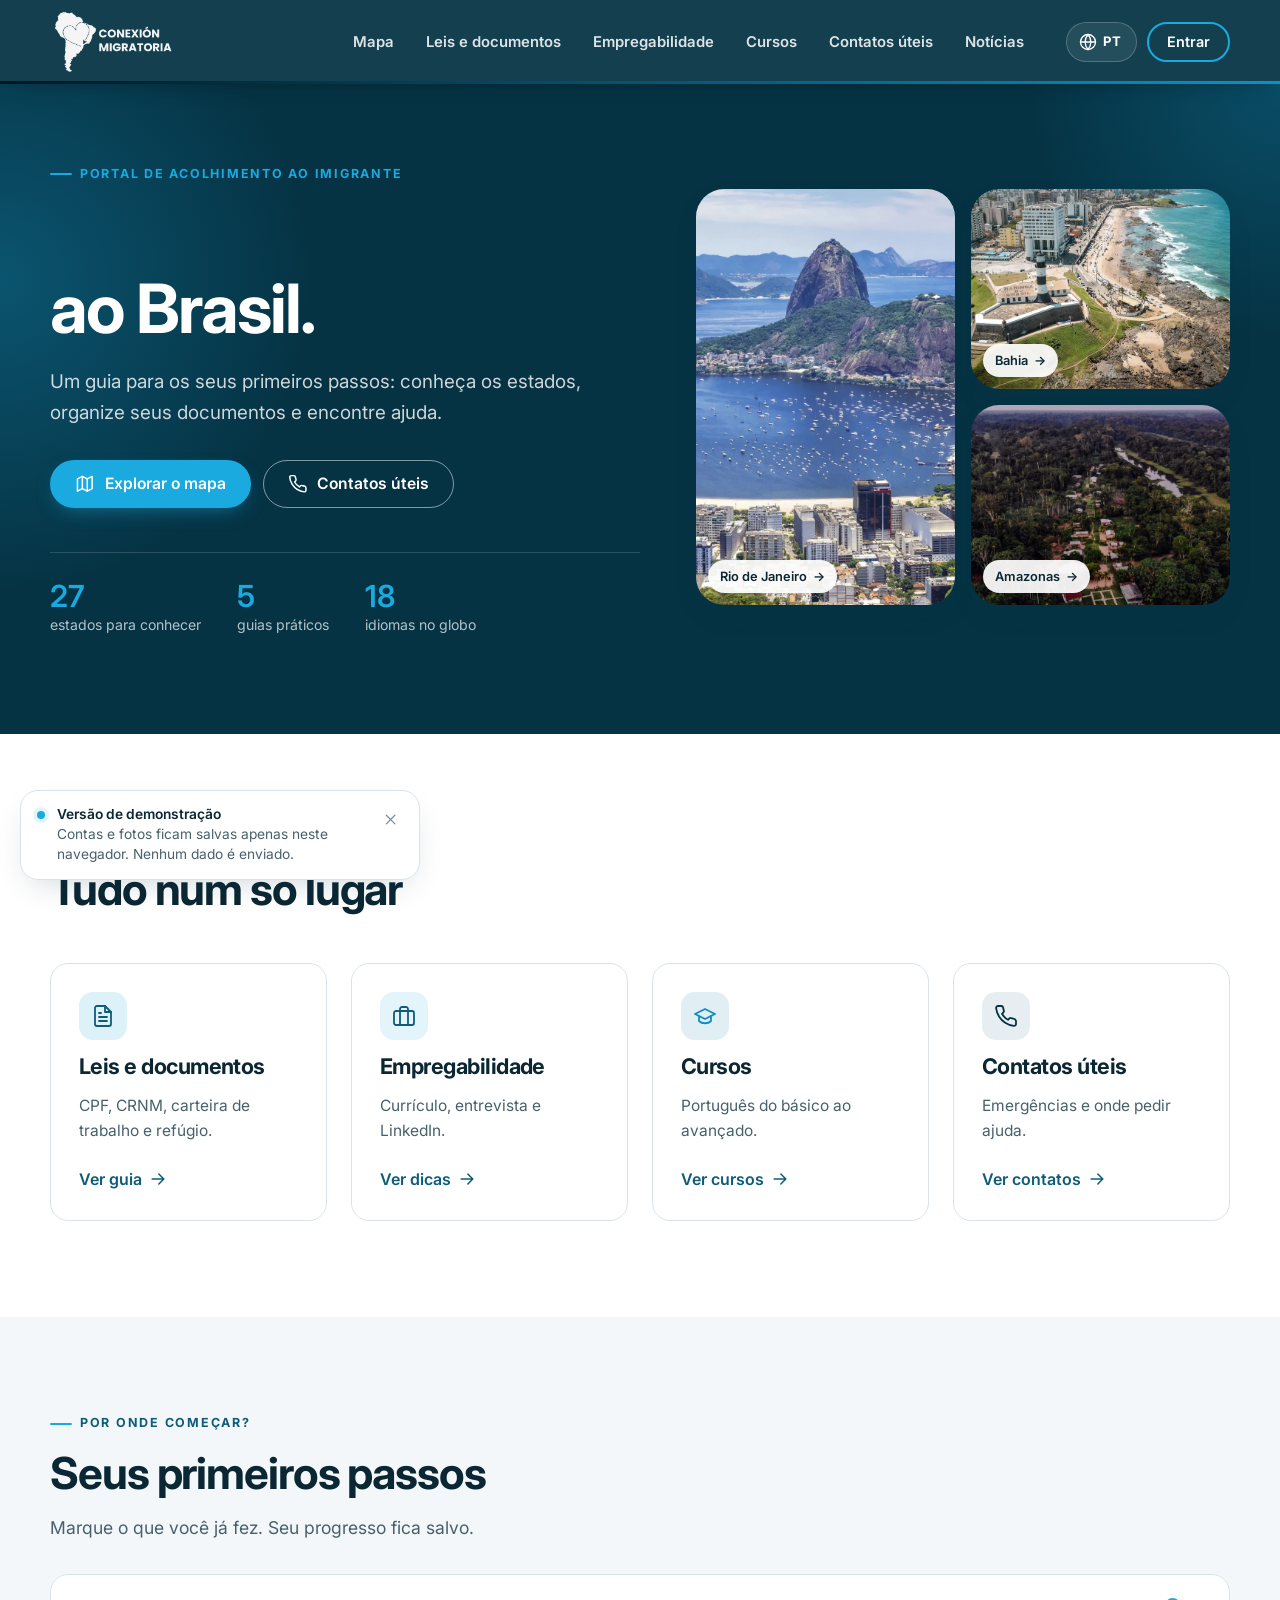
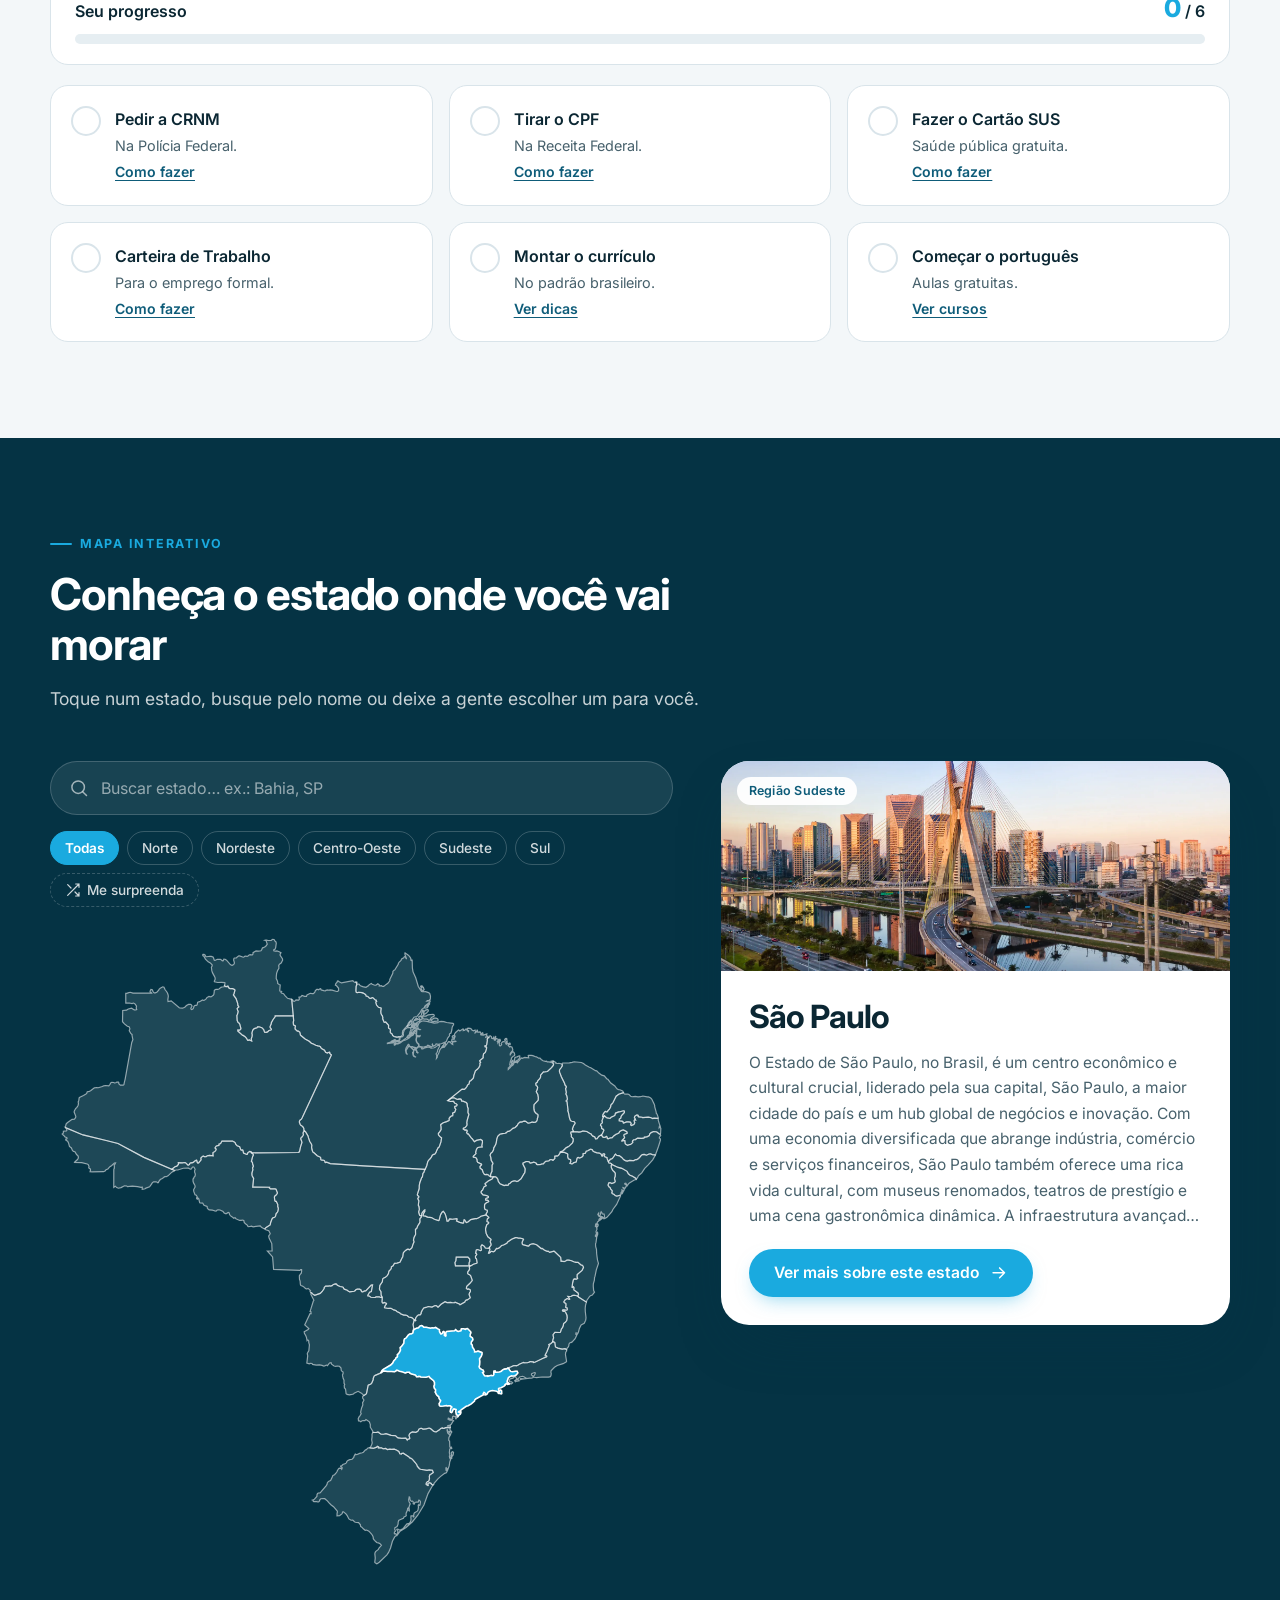
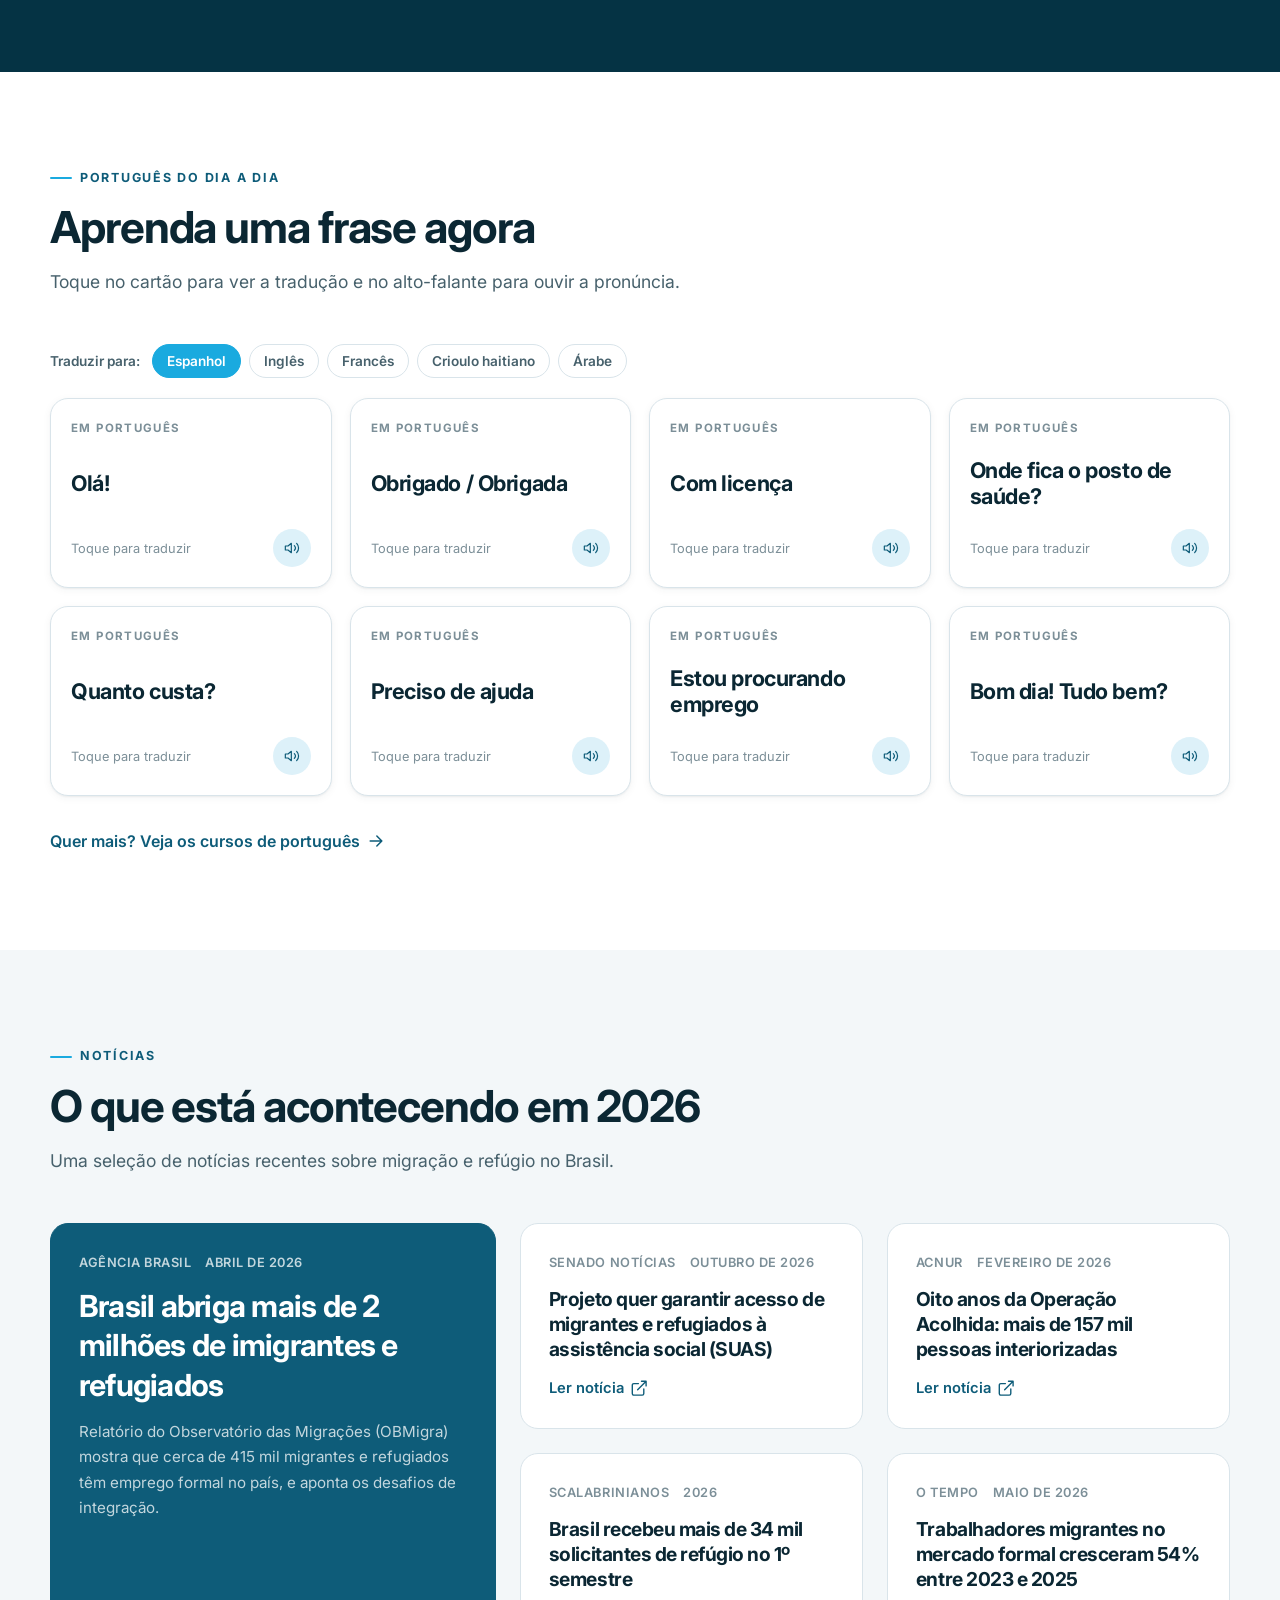
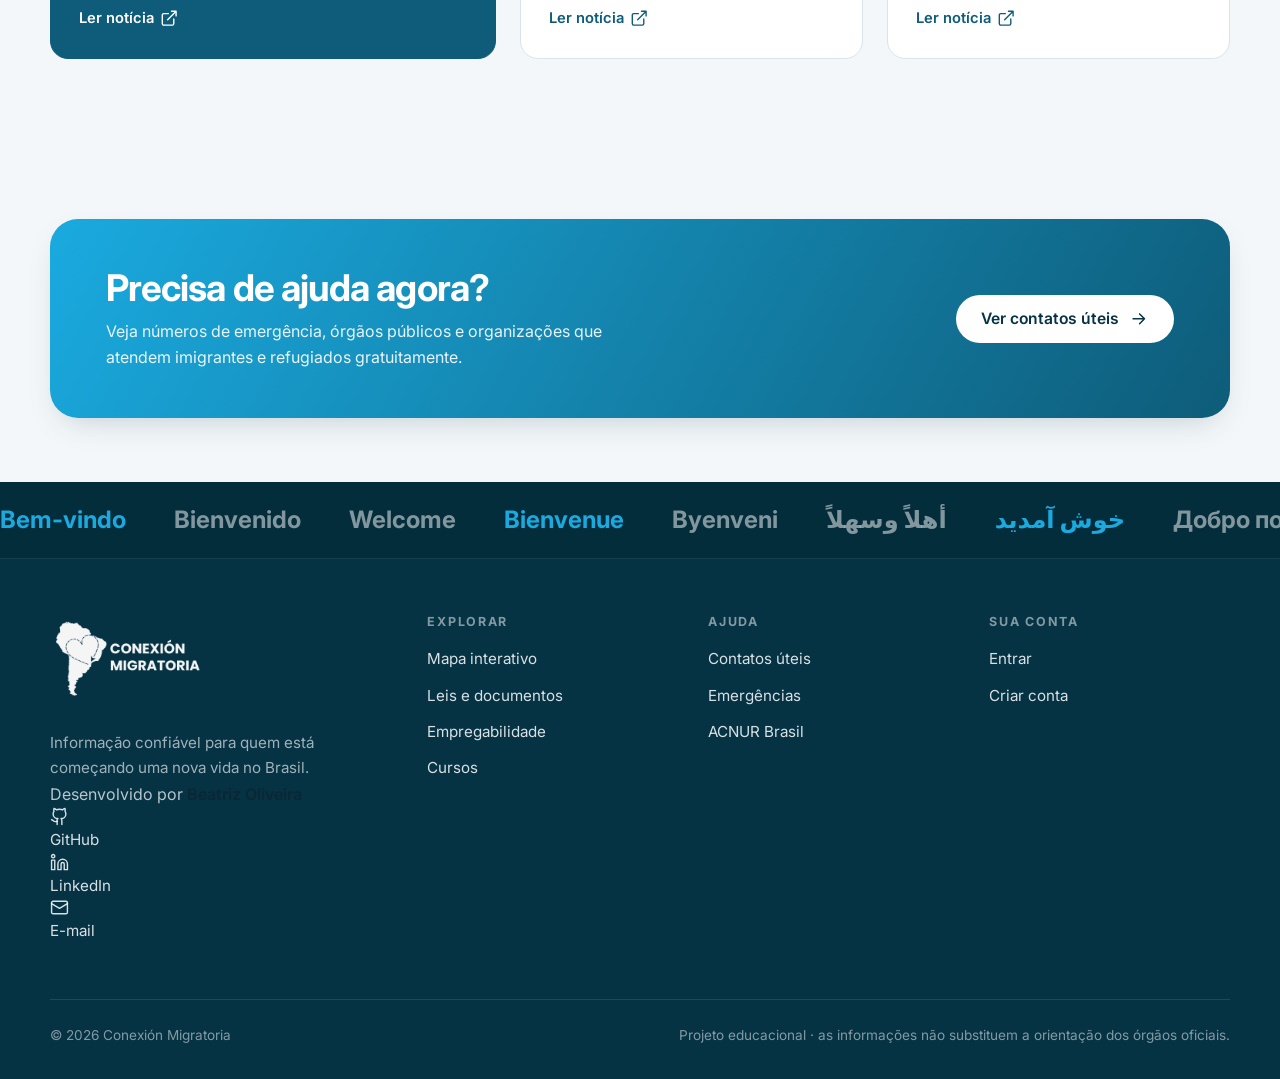
==== commit 79245e45: "Corrige o globo e os checklists no celular - Globo no menu do celular: a lista abria para cima e o P" ====
--- a/index.html
+++ b/index.html
@@ -8,13 +8,13 @@
     <meta name="theme-color" content="#053344">
     <meta name="author" content="Beatriz Oliveira">
     <link rel="icon" href="./img/ico-CM.ico" type="image/x-icon">
-    <link rel="stylesheet" href="./css/estilo.css?v=202611231756">
-    <script src="./js/idioma.js?v=202611231756"></script>
-    <script src="./js/demo-store.js?v=202611231756"></script>
+    <link rel="stylesheet" href="./css/estilo.css?v=202611241856">
+    <script src="./js/idioma.js?v=202611241856"></script>
+    <script src="./js/demo-store.js?v=202611241856"></script>
 </head>
 <body>
 <div id="cm-topo"></div>
-<script src="./js/layout.js?v=202611231756"></script>
+<script src="./js/layout.js?v=202611241856"></script>
 
 <main id="conteudo">
 
@@ -209,123 +209,123 @@
                 <h2><span lang="pt">Aprenda uma frase agora</span><span lang="es">Aprende una frase ahora</span></h2>
                 <p><span lang="pt">Toque no cartão para ver a tradução e no alto-falante para ouvir a pronúncia.</span><span lang="es">Toca la tarjeta para ver la traducción y el altavoz para escuchar la pronunciación.</span></p>
             </div>
-            <div class="traduzir-para notranslate" translate="no" role="group" data-traduzir-para>
+            <div class="traduzir-para" role="group" data-traduzir-para>
                 <span><span lang="pt">Traduzir para:</span><span lang="es">Traducir a:</span></span>
-                <button type="button" data-lingua="es" aria-pressed="true"><span lang="pt">Espanhol</span><span lang="es">Español</span></button>
-                <button type="button" data-lingua="en" aria-pressed="false"><span lang="pt">Inglês</span><span lang="es">Inglés</span></button>
-                <button type="button" data-lingua="fr" aria-pressed="false"><span lang="pt">Francês</span><span lang="es">Francés</span></button>
-                <button type="button" data-lingua="ht" aria-pressed="false"><span lang="pt">Crioulo</span><span lang="es">Criollo</span></button>
-                <button type="button" data-lingua="ar" aria-pressed="false"><span lang="pt">Árabe</span><span lang="es">Árabe</span></button>
+                <button type="button" class="notranslate" translate="no" data-lingua="es" aria-pressed="true"><span lang="pt">Espanhol</span><span lang="es">Español</span></button>
+                <button type="button" class="notranslate" translate="no" data-lingua="en" aria-pressed="false"><span lang="pt">Inglês</span><span lang="es">Inglés</span></button>
+                <button type="button" class="notranslate" translate="no" data-lingua="fr" aria-pressed="false"><span lang="pt">Francês</span><span lang="es">Francés</span></button>
+                <button type="button" class="notranslate" translate="no" data-lingua="ht" aria-pressed="false"><span lang="pt">Crioulo</span><span lang="es">Criollo</span></button>
+                <button type="button" class="notranslate" translate="no" data-lingua="ar" aria-pressed="false"><span lang="pt">Árabe</span><span lang="es">Árabe</span></button>
             </div>
             <div class="flashcards">
-                <div class="flashcard revelar notranslate" translate="no" tabindex="0" role="button" data-pt-aria-label="Virar cartão: Olá!" data-es-aria-label="Girar tarjeta: Olá!">
-                    <div class="flashcard-interno">
-                        <div class="flashcard-face flashcard-frente">
-                            <span class="rotulo"><span lang="pt">Em português</span><span lang="es">En portugués</span></span>
-                            <span class="frase">Olá!</span>
+                <div class="flashcard revelar" tabindex="0" role="button" data-pt-aria-label="Virar cartão: Olá!" data-es-aria-label="Girar tarjeta: Olá!">
+                    <div class="flashcard-interno">
+                        <div class="flashcard-face flashcard-frente">
+                            <span class="rotulo"><span lang="pt">Em português</span><span lang="es">En portugués</span></span>
+                            <span class="frase notranslate" translate="no">Olá!</span>
                             <span class="rodape-card"><span><span lang="pt">Toque para traduzir</span><span lang="es">Toca para traducir</span></span><button type="button" class="botao-ouvir" data-falar="Olá!" data-pt-aria-label="Ouvir" data-es-aria-label="Escuchar"><svg class="icone" viewBox="0 0 24 24" aria-hidden="true"><path d="M11 5 6 9H2v6h4l5 4z"/><path d="M15.5 8.5a5 5 0 0 1 0 7M19 5a10 10 0 0 1 0 14"/></svg></button></span>
                         </div>
                         <div class="flashcard-face flashcard-verso">
-                            <span class="rotulo" data-rotulo-lingua>Espanhol</span>
-                            <span class="frase" data-traducoes='{&quot;es&quot;: &quot;¡Hola!&quot;, &quot;en&quot;: &quot;Hello!&quot;, &quot;fr&quot;: &quot;Bonjour !&quot;, &quot;ht&quot;: &quot;Bonjou!&quot;, &quot;ar&quot;: &quot;مرحباً!&quot;}'>¡Hola!</span>
-                            <span class="rodape-card"><span lang="pt">Toque para voltar</span><span lang="es">Toca para volver</span></span>
-                        </div>
-                    </div>
-                </div>
-                <div class="flashcard revelar notranslate" translate="no" tabindex="0" role="button" data-pt-aria-label="Virar cartão: Obrigado / Obrigada" data-es-aria-label="Girar tarjeta: Obrigado / Obrigada">
-                    <div class="flashcard-interno">
-                        <div class="flashcard-face flashcard-frente">
-                            <span class="rotulo"><span lang="pt">Em português</span><span lang="es">En portugués</span></span>
-                            <span class="frase">Obrigado / Obrigada</span>
+                            <span class="rotulo notranslate" translate="no" data-rotulo-lingua>Espanhol</span>
+                            <span class="frase notranslate" translate="no" data-traducoes='{&quot;es&quot;: &quot;¡Hola!&quot;, &quot;en&quot;: &quot;Hello!&quot;, &quot;fr&quot;: &quot;Bonjour !&quot;, &quot;ht&quot;: &quot;Bonjou!&quot;, &quot;ar&quot;: &quot;مرحباً!&quot;}'>¡Hola!</span>
+                            <span class="rodape-card"><span lang="pt">Toque para voltar</span><span lang="es">Toca para volver</span></span>
+                        </div>
+                    </div>
+                </div>
+                <div class="flashcard revelar" tabindex="0" role="button" data-pt-aria-label="Virar cartão: Obrigado / Obrigada" data-es-aria-label="Girar tarjeta: Obrigado / Obrigada">
+                    <div class="flashcard-interno">
+                        <div class="flashcard-face flashcard-frente">
+                            <span class="rotulo"><span lang="pt">Em português</span><span lang="es">En portugués</span></span>
+                            <span class="frase notranslate" translate="no">Obrigado / Obrigada</span>
                             <span class="rodape-card"><span><span lang="pt">Toque para traduzir</span><span lang="es">Toca para traducir</span></span><button type="button" class="botao-ouvir" data-falar="Obrigado / Obrigada" data-pt-aria-label="Ouvir" data-es-aria-label="Escuchar"><svg class="icone" viewBox="0 0 24 24" aria-hidden="true"><path d="M11 5 6 9H2v6h4l5 4z"/><path d="M15.5 8.5a5 5 0 0 1 0 7M19 5a10 10 0 0 1 0 14"/></svg></button></span>
                         </div>
                         <div class="flashcard-face flashcard-verso">
-                            <span class="rotulo" data-rotulo-lingua>Espanhol</span>
-                            <span class="frase" data-traducoes='{&quot;es&quot;: &quot;Gracias&quot;, &quot;en&quot;: &quot;Thank you&quot;, &quot;fr&quot;: &quot;Merci&quot;, &quot;ht&quot;: &quot;Mèsi&quot;, &quot;ar&quot;: &quot;شكراً&quot;}'>Gracias</span>
-                            <span class="rodape-card"><span lang="pt">Toque para voltar</span><span lang="es">Toca para volver</span></span>
-                        </div>
-                    </div>
-                </div>
-                <div class="flashcard revelar notranslate" translate="no" tabindex="0" role="button" data-pt-aria-label="Virar cartão: Com licença" data-es-aria-label="Girar tarjeta: Com licença">
-                    <div class="flashcard-interno">
-                        <div class="flashcard-face flashcard-frente">
-                            <span class="rotulo"><span lang="pt">Em português</span><span lang="es">En portugués</span></span>
-                            <span class="frase">Com licença</span>
+                            <span class="rotulo notranslate" translate="no" data-rotulo-lingua>Espanhol</span>
+                            <span class="frase notranslate" translate="no" data-traducoes='{&quot;es&quot;: &quot;Gracias&quot;, &quot;en&quot;: &quot;Thank you&quot;, &quot;fr&quot;: &quot;Merci&quot;, &quot;ht&quot;: &quot;Mèsi&quot;, &quot;ar&quot;: &quot;شكراً&quot;}'>Gracias</span>
+                            <span class="rodape-card"><span lang="pt">Toque para voltar</span><span lang="es">Toca para volver</span></span>
+                        </div>
+                    </div>
+                </div>
+                <div class="flashcard revelar" tabindex="0" role="button" data-pt-aria-label="Virar cartão: Com licença" data-es-aria-label="Girar tarjeta: Com licença">
+                    <div class="flashcard-interno">
+                        <div class="flashcard-face flashcard-frente">
+                            <span class="rotulo"><span lang="pt">Em português</span><span lang="es">En portugués</span></span>
+                            <span class="frase notranslate" translate="no">Com licença</span>
                             <span class="rodape-card"><span><span lang="pt">Toque para traduzir</span><span lang="es">Toca para traducir</span></span><button type="button" class="botao-ouvir" data-falar="Com licença" data-pt-aria-label="Ouvir" data-es-aria-label="Escuchar"><svg class="icone" viewBox="0 0 24 24" aria-hidden="true"><path d="M11 5 6 9H2v6h4l5 4z"/><path d="M15.5 8.5a5 5 0 0 1 0 7M19 5a10 10 0 0 1 0 14"/></svg></button></span>
                         </div>
                         <div class="flashcard-face flashcard-verso">
-                            <span class="rotulo" data-rotulo-lingua>Espanhol</span>
-                            <span class="frase" data-traducoes='{&quot;es&quot;: &quot;Permiso / Disculpe&quot;, &quot;en&quot;: &quot;Excuse me&quot;, &quot;fr&quot;: &quot;Excusez-moi&quot;, &quot;ht&quot;: &quot;Eskize m&quot;, &quot;ar&quot;: &quot;عفواً&quot;}'>Permiso / Disculpe</span>
-                            <span class="rodape-card"><span lang="pt">Toque para voltar</span><span lang="es">Toca para volver</span></span>
-                        </div>
-                    </div>
-                </div>
-                <div class="flashcard revelar notranslate" translate="no" tabindex="0" role="button" data-pt-aria-label="Virar cartão: Onde fica o posto de saúde?" data-es-aria-label="Girar tarjeta: Onde fica o posto de saúde?">
-                    <div class="flashcard-interno">
-                        <div class="flashcard-face flashcard-frente">
-                            <span class="rotulo"><span lang="pt">Em português</span><span lang="es">En portugués</span></span>
-                            <span class="frase">Onde fica o posto de saúde?</span>
+                            <span class="rotulo notranslate" translate="no" data-rotulo-lingua>Espanhol</span>
+                            <span class="frase notranslate" translate="no" data-traducoes='{&quot;es&quot;: &quot;Permiso / Disculpe&quot;, &quot;en&quot;: &quot;Excuse me&quot;, &quot;fr&quot;: &quot;Excusez-moi&quot;, &quot;ht&quot;: &quot;Eskize m&quot;, &quot;ar&quot;: &quot;عفواً&quot;}'>Permiso / Disculpe</span>
+                            <span class="rodape-card"><span lang="pt">Toque para voltar</span><span lang="es">Toca para volver</span></span>
+                        </div>
+                    </div>
+                </div>
+                <div class="flashcard revelar" tabindex="0" role="button" data-pt-aria-label="Virar cartão: Onde fica o posto de saúde?" data-es-aria-label="Girar tarjeta: Onde fica o posto de saúde?">
+                    <div class="flashcard-interno">
+                        <div class="flashcard-face flashcard-frente">
+                            <span class="rotulo"><span lang="pt">Em português</span><span lang="es">En portugués</span></span>
+                            <span class="frase notranslate" translate="no">Onde fica o posto de saúde?</span>
                             <span class="rodape-card"><span><span lang="pt">Toque para traduzir</span><span lang="es">Toca para traducir</span></span><button type="button" class="botao-ouvir" data-falar="Onde fica o posto de saúde?" data-pt-aria-label="Ouvir" data-es-aria-label="Escuchar"><svg class="icone" viewBox="0 0 24 24" aria-hidden="true"><path d="M11 5 6 9H2v6h4l5 4z"/><path d="M15.5 8.5a5 5 0 0 1 0 7M19 5a10 10 0 0 1 0 14"/></svg></button></span>
                         </div>
                         <div class="flashcard-face flashcard-verso">
-                            <span class="rotulo" data-rotulo-lingua>Espanhol</span>
-                            <span class="frase" data-traducoes='{&quot;es&quot;: &quot;¿Dónde queda el centro de salud?&quot;, &quot;en&quot;: &quot;Where is the health clinic?&quot;, &quot;fr&quot;: &quot;Où se trouve le centre de santé ?&quot;, &quot;ht&quot;: &quot;Kote sant sante a ye?&quot;, &quot;ar&quot;: &quot;أين يقع المركز الصحي؟&quot;}'>¿Dónde queda el centro de salud?</span>
-                            <span class="rodape-card"><span lang="pt">Toque para voltar</span><span lang="es">Toca para volver</span></span>
-                        </div>
-                    </div>
-                </div>
-                <div class="flashcard revelar notranslate" translate="no" tabindex="0" role="button" data-pt-aria-label="Virar cartão: Quanto custa?" data-es-aria-label="Girar tarjeta: Quanto custa?">
-                    <div class="flashcard-interno">
-                        <div class="flashcard-face flashcard-frente">
-                            <span class="rotulo"><span lang="pt">Em português</span><span lang="es">En portugués</span></span>
-                            <span class="frase">Quanto custa?</span>
+                            <span class="rotulo notranslate" translate="no" data-rotulo-lingua>Espanhol</span>
+                            <span class="frase notranslate" translate="no" data-traducoes='{&quot;es&quot;: &quot;¿Dónde queda el centro de salud?&quot;, &quot;en&quot;: &quot;Where is the health clinic?&quot;, &quot;fr&quot;: &quot;Où se trouve le centre de santé ?&quot;, &quot;ht&quot;: &quot;Kote sant sante a ye?&quot;, &quot;ar&quot;: &quot;أين يقع المركز الصحي؟&quot;}'>¿Dónde queda el centro de salud?</span>
+                            <span class="rodape-card"><span lang="pt">Toque para voltar</span><span lang="es">Toca para volver</span></span>
+                        </div>
+                    </div>
+                </div>
+                <div class="flashcard revelar" tabindex="0" role="button" data-pt-aria-label="Virar cartão: Quanto custa?" data-es-aria-label="Girar tarjeta: Quanto custa?">
+                    <div class="flashcard-interno">
+                        <div class="flashcard-face flashcard-frente">
+                            <span class="rotulo"><span lang="pt">Em português</span><span lang="es">En portugués</span></span>
+                            <span class="frase notranslate" translate="no">Quanto custa?</span>
                             <span class="rodape-card"><span><span lang="pt">Toque para traduzir</span><span lang="es">Toca para traducir</span></span><button type="button" class="botao-ouvir" data-falar="Quanto custa?" data-pt-aria-label="Ouvir" data-es-aria-label="Escuchar"><svg class="icone" viewBox="0 0 24 24" aria-hidden="true"><path d="M11 5 6 9H2v6h4l5 4z"/><path d="M15.5 8.5a5 5 0 0 1 0 7M19 5a10 10 0 0 1 0 14"/></svg></button></span>
                         </div>
                         <div class="flashcard-face flashcard-verso">
-                            <span class="rotulo" data-rotulo-lingua>Espanhol</span>
-                            <span class="frase" data-traducoes='{&quot;es&quot;: &quot;¿Cuánto cuesta?&quot;, &quot;en&quot;: &quot;How much is it?&quot;, &quot;fr&quot;: &quot;Combien ça coûte ?&quot;, &quot;ht&quot;: &quot;Konbyen li koute?&quot;, &quot;ar&quot;: &quot;كم الثمن؟&quot;}'>¿Cuánto cuesta?</span>
-                            <span class="rodape-card"><span lang="pt">Toque para voltar</span><span lang="es">Toca para volver</span></span>
-                        </div>
-                    </div>
-                </div>
-                <div class="flashcard revelar notranslate" translate="no" tabindex="0" role="button" data-pt-aria-label="Virar cartão: Preciso de ajuda" data-es-aria-label="Girar tarjeta: Preciso de ajuda">
-                    <div class="flashcard-interno">
-                        <div class="flashcard-face flashcard-frente">
-                            <span class="rotulo"><span lang="pt">Em português</span><span lang="es">En portugués</span></span>
-                            <span class="frase">Preciso de ajuda</span>
+                            <span class="rotulo notranslate" translate="no" data-rotulo-lingua>Espanhol</span>
+                            <span class="frase notranslate" translate="no" data-traducoes='{&quot;es&quot;: &quot;¿Cuánto cuesta?&quot;, &quot;en&quot;: &quot;How much is it?&quot;, &quot;fr&quot;: &quot;Combien ça coûte ?&quot;, &quot;ht&quot;: &quot;Konbyen li koute?&quot;, &quot;ar&quot;: &quot;كم الثمن؟&quot;}'>¿Cuánto cuesta?</span>
+                            <span class="rodape-card"><span lang="pt">Toque para voltar</span><span lang="es">Toca para volver</span></span>
+                        </div>
+                    </div>
+                </div>
+                <div class="flashcard revelar" tabindex="0" role="button" data-pt-aria-label="Virar cartão: Preciso de ajuda" data-es-aria-label="Girar tarjeta: Preciso de ajuda">
+                    <div class="flashcard-interno">
+                        <div class="flashcard-face flashcard-frente">
+                            <span class="rotulo"><span lang="pt">Em português</span><span lang="es">En portugués</span></span>
+                            <span class="frase notranslate" translate="no">Preciso de ajuda</span>
                             <span class="rodape-card"><span><span lang="pt">Toque para traduzir</span><span lang="es">Toca para traducir</span></span><button type="button" class="botao-ouvir" data-falar="Preciso de ajuda" data-pt-aria-label="Ouvir" data-es-aria-label="Escuchar"><svg class="icone" viewBox="0 0 24 24" aria-hidden="true"><path d="M11 5 6 9H2v6h4l5 4z"/><path d="M15.5 8.5a5 5 0 0 1 0 7M19 5a10 10 0 0 1 0 14"/></svg></button></span>
                         </div>
                         <div class="flashcard-face flashcard-verso">
-                            <span class="rotulo" data-rotulo-lingua>Espanhol</span>
-                            <span class="frase" data-traducoes='{&quot;es&quot;: &quot;Necesito ayuda&quot;, &quot;en&quot;: &quot;I need help&quot;, &quot;fr&quot;: &quot;J&#x27;ai besoin d&#x27;aide&quot;, &quot;ht&quot;: &quot;Mwen bezwen èd&quot;, &quot;ar&quot;: &quot;أحتاج إلى مساعدة&quot;}'>Necesito ayuda</span>
-                            <span class="rodape-card"><span lang="pt">Toque para voltar</span><span lang="es">Toca para volver</span></span>
-                        </div>
-                    </div>
-                </div>
-                <div class="flashcard revelar notranslate" translate="no" tabindex="0" role="button" data-pt-aria-label="Virar cartão: Estou procurando emprego" data-es-aria-label="Girar tarjeta: Estou procurando emprego">
-                    <div class="flashcard-interno">
-                        <div class="flashcard-face flashcard-frente">
-                            <span class="rotulo"><span lang="pt">Em português</span><span lang="es">En portugués</span></span>
-                            <span class="frase">Estou procurando emprego</span>
+                            <span class="rotulo notranslate" translate="no" data-rotulo-lingua>Espanhol</span>
+                            <span class="frase notranslate" translate="no" data-traducoes='{&quot;es&quot;: &quot;Necesito ayuda&quot;, &quot;en&quot;: &quot;I need help&quot;, &quot;fr&quot;: &quot;J&#x27;ai besoin d&#x27;aide&quot;, &quot;ht&quot;: &quot;Mwen bezwen èd&quot;, &quot;ar&quot;: &quot;أحتاج إلى مساعدة&quot;}'>Necesito ayuda</span>
+                            <span class="rodape-card"><span lang="pt">Toque para voltar</span><span lang="es">Toca para volver</span></span>
+                        </div>
+                    </div>
+                </div>
+                <div class="flashcard revelar" tabindex="0" role="button" data-pt-aria-label="Virar cartão: Estou procurando emprego" data-es-aria-label="Girar tarjeta: Estou procurando emprego">
+                    <div class="flashcard-interno">
+                        <div class="flashcard-face flashcard-frente">
+                            <span class="rotulo"><span lang="pt">Em português</span><span lang="es">En portugués</span></span>
+                            <span class="frase notranslate" translate="no">Estou procurando emprego</span>
                             <span class="rodape-card"><span><span lang="pt">Toque para traduzir</span><span lang="es">Toca para traducir</span></span><button type="button" class="botao-ouvir" data-falar="Estou procurando emprego" data-pt-aria-label="Ouvir" data-es-aria-label="Escuchar"><svg class="icone" viewBox="0 0 24 24" aria-hidden="true"><path d="M11 5 6 9H2v6h4l5 4z"/><path d="M15.5 8.5a5 5 0 0 1 0 7M19 5a10 10 0 0 1 0 14"/></svg></button></span>
                         </div>
                         <div class="flashcard-face flashcard-verso">
-                            <span class="rotulo" data-rotulo-lingua>Espanhol</span>
-                            <span class="frase" data-traducoes='{&quot;es&quot;: &quot;Estoy buscando trabajo&quot;, &quot;en&quot;: &quot;I&#x27;m looking for a job&quot;, &quot;fr&quot;: &quot;Je cherche un emploi&quot;, &quot;ht&quot;: &quot;M ap chèche travay&quot;, &quot;ar&quot;: &quot;أبحث عن عمل&quot;}'>Estoy buscando trabajo</span>
-                            <span class="rodape-card"><span lang="pt">Toque para voltar</span><span lang="es">Toca para volver</span></span>
-                        </div>
-                    </div>
-                </div>
-                <div class="flashcard revelar notranslate" translate="no" tabindex="0" role="button" data-pt-aria-label="Virar cartão: Bom dia! Tudo bem?" data-es-aria-label="Girar tarjeta: Bom dia! Tudo bem?">
-                    <div class="flashcard-interno">
-                        <div class="flashcard-face flashcard-frente">
-                            <span class="rotulo"><span lang="pt">Em português</span><span lang="es">En portugués</span></span>
-                            <span class="frase">Bom dia! Tudo bem?</span>
+                            <span class="rotulo notranslate" translate="no" data-rotulo-lingua>Espanhol</span>
+                            <span class="frase notranslate" translate="no" data-traducoes='{&quot;es&quot;: &quot;Estoy buscando trabajo&quot;, &quot;en&quot;: &quot;I&#x27;m looking for a job&quot;, &quot;fr&quot;: &quot;Je cherche un emploi&quot;, &quot;ht&quot;: &quot;M ap chèche travay&quot;, &quot;ar&quot;: &quot;أبحث عن عمل&quot;}'>Estoy buscando trabajo</span>
+                            <span class="rodape-card"><span lang="pt">Toque para voltar</span><span lang="es">Toca para volver</span></span>
+                        </div>
+                    </div>
+                </div>
+                <div class="flashcard revelar" tabindex="0" role="button" data-pt-aria-label="Virar cartão: Bom dia! Tudo bem?" data-es-aria-label="Girar tarjeta: Bom dia! Tudo bem?">
+                    <div class="flashcard-interno">
+                        <div class="flashcard-face flashcard-frente">
+                            <span class="rotulo"><span lang="pt">Em português</span><span lang="es">En portugués</span></span>
+                            <span class="frase notranslate" translate="no">Bom dia! Tudo bem?</span>
                             <span class="rodape-card"><span><span lang="pt">Toque para traduzir</span><span lang="es">Toca para traducir</span></span><button type="button" class="botao-ouvir" data-falar="Bom dia! Tudo bem?" data-pt-aria-label="Ouvir" data-es-aria-label="Escuchar"><svg class="icone" viewBox="0 0 24 24" aria-hidden="true"><path d="M11 5 6 9H2v6h4l5 4z"/><path d="M15.5 8.5a5 5 0 0 1 0 7M19 5a10 10 0 0 1 0 14"/></svg></button></span>
                         </div>
                         <div class="flashcard-face flashcard-verso">
-                            <span class="rotulo" data-rotulo-lingua>Espanhol</span>
-                            <span class="frase" data-traducoes='{&quot;es&quot;: &quot;¡Buenos días! ¿Todo bien?&quot;, &quot;en&quot;: &quot;Good morning! How are you?&quot;, &quot;fr&quot;: &quot;Bonjour ! Ça va ?&quot;, &quot;ht&quot;: &quot;Bonjou! Kijan ou ye?&quot;, &quot;ar&quot;: &quot;صباح الخير! كيف حالك؟&quot;}'>¡Buenos días! ¿Todo bien?</span>
+                            <span class="rotulo notranslate" translate="no" data-rotulo-lingua>Espanhol</span>
+                            <span class="frase notranslate" translate="no" data-traducoes='{&quot;es&quot;: &quot;¡Buenos días! ¿Todo bien?&quot;, &quot;en&quot;: &quot;Good morning! How are you?&quot;, &quot;fr&quot;: &quot;Bonjour ! Ça va ?&quot;, &quot;ht&quot;: &quot;Bonjou! Kijan ou ye?&quot;, &quot;ar&quot;: &quot;صباح الخير! كيف حالك؟&quot;}'>¡Buenos días! ¿Todo bien?</span>
                             <span class="rodape-card"><span lang="pt">Toque para voltar</span><span lang="es">Toca para volver</span></span>
                         </div>
                     </div>
@@ -389,8 +389,8 @@
 </main>
 
 <div id="cm-rodape"></div>
-<script src="./data/estados.js?v=202611231756"></script>
-<script src="./js/mapa.js?v=202611231756"></script>
-<script src="./js/interacoes.js?v=202611231756"></script>
+<script src="./data/estados.js?v=202611241856"></script>
+<script src="./js/mapa.js?v=202611241856"></script>
+<script src="./js/interacoes.js?v=202611241856"></script>
 </body>
 </html>
--- a/css/estilo.css
+++ b/css/estilo.css
@@ -1087,22 +1087,57 @@
 .aviso-traducao small { color: rgba(255, 255, 255, .7); }
 .aviso-traducao button { flex: none; height: 38px; padding: 0 16px; border-radius: 999px; background: var(--azul-claro); color: #fff; font-weight: 600; }
 
-/* Crédito da desenvolvedora (rodapé e telas de conta) */
-.desenvolvedora {
-    margin-top: 48px; padding: 22px 26px; border-radius: var(--raio);
-    display: flex; flex-wrap: wrap; justify-content: space-between; align-items: center; gap: 16px;
-    background: rgba(255, 255, 255, .05); border: 1px solid rgba(255, 255, 255, .1);
-}
-.desenvolvedora-rotulo { display: block; font-size: .72rem; font-weight: 700; letter-spacing: .14em; text-transform: uppercase; color: rgba(255, 255, 255, .5); margin-bottom: 2px; }
-.desenvolvedora strong { color: #fff; font-size: 1.15rem; }
-.desenvolvedora-links { display: flex; flex-wrap: wrap; gap: 10px; }
-.desenvolvedora-links a {
-    display: inline-flex; align-items: center; gap: 8px; height: 40px; padding: 0 16px; border-radius: 999px;
-    border: 1px solid rgba(255, 255, 255, .2); color: #fff; font-size: .9rem; font-weight: 600;
-    transition: background-color .2s ease, border-color .2s ease;
-}
-.desenvolvedora-links a:hover { background: var(--azul-claro); border-color: var(--azul-claro); color: #fff; }
-.desenvolvedora-links .icone { width: 18px; height: 18px; }
-.rodape .desenvolvedora + .rodape-base { margin-top: 24px; }
-.credito-arte { font-size: .9rem; margin-top: 22px !important; }
-.credito-arte a { color: #fff; font-weight: 700; }
+/* ==========================================================================
+   Ajustes para celular
+   ========================================================================== */
+
+/* Globo dentro do menu do celular: a lista abre dentro do próprio menu
+   (antes abria para cima e o "Português" ficava escondido atrás do topo) */
+.gaveta { max-height: calc(100vh - var(--topo-altura)); overflow-y: auto; }
+.gaveta .acoes-gaveta .globo { width: 100%; }
+.gaveta .globo-botao { width: 100%; justify-content: center; height: 46px; }
+.gaveta .globo-lista {
+    position: static; width: 100%; max-height: none; margin-top: 10px;
+    display: grid; grid-template-columns: 1fr 1fr; gap: 4px;
+    box-shadow: none; animation: none;
+}
+.gaveta .globo-lista[hidden] { display: none; }
+.gaveta .globo-lista li { padding: 12px; }
+
+/* Toque: sem o efeito de "flutuar" que fica preso depois de tocar no celular */
+* { -webkit-tap-highlight-color: transparent; }
+@media (hover: none) {
+    .item-check:hover, a.cartao:hover, .cartao.interativo:hover, .noticia:hover,
+    .emergencia:hover, .botao:hover, .galeria-item:hover img, .vizinho:hover img { transform: none; box-shadow: none; }
+    .item-check:active, .documento:active { transform: scale(.98); }
+}
+.item-check, .documento { touch-action: manipulation; user-select: none; -webkit-user-select: none; }
+
+@media (max-width: 640px) {
+    /* Primeiros passos: cartões mais compactos */
+    .passos-grade { gap: 10px; }
+    .item-check { padding: 14px 16px; gap: 12px; border-radius: 14px; }
+    .item-check .marcador { width: 26px; height: 26px; }
+    .item-check strong { font-size: .98rem; }
+    .item-check p { font-size: .86rem; }
+    .progresso { padding: 16px 18px; }
+
+    /* Checklist do currículo: duas colunas de itens curtos */
+    [data-checklist="curriculo"] { grid-template-columns: 1fr 1fr !important; gap: 8px !important; }
+    [data-checklist="curriculo"] .item-check { padding: 12px; gap: 8px; align-items: center; }
+    [data-checklist="curriculo"] .item-check strong { font-size: .86rem; margin: 0; line-height: 1.25; }
+    [data-checklist="curriculo"] .item-check .marcador { width: 22px; height: 22px; }
+
+    /* Documentos: o "Já tenho" vira uma faixa no pé do cartão, sem apertar o título */
+    .documento h3 { padding-right: 0; }
+    .documento .ja-tenho {
+        position: static; margin-top: 14px; padding-top: 12px; border-top: 1px dashed var(--linha);
+        width: 100%; justify-content: flex-start;
+    }
+    .documento { display: flex; flex-direction: column; }
+    .documento .ja-tenho { order: 3; }
+}
+/* O aviso de tradução fica atrás do menu e do topo (não bloqueia o globo no celular) */
+.aviso-traducao { z-index: 45; }
+.aviso-traducao .fechar-aviso { background: rgba(255, 255, 255, .14); width: 38px; padding: 0; display: grid; place-items: center; }
+@media (max-width: 640px) { .aviso-traducao { bottom: 12px; flex-wrap: wrap; gap: 10px; } }
